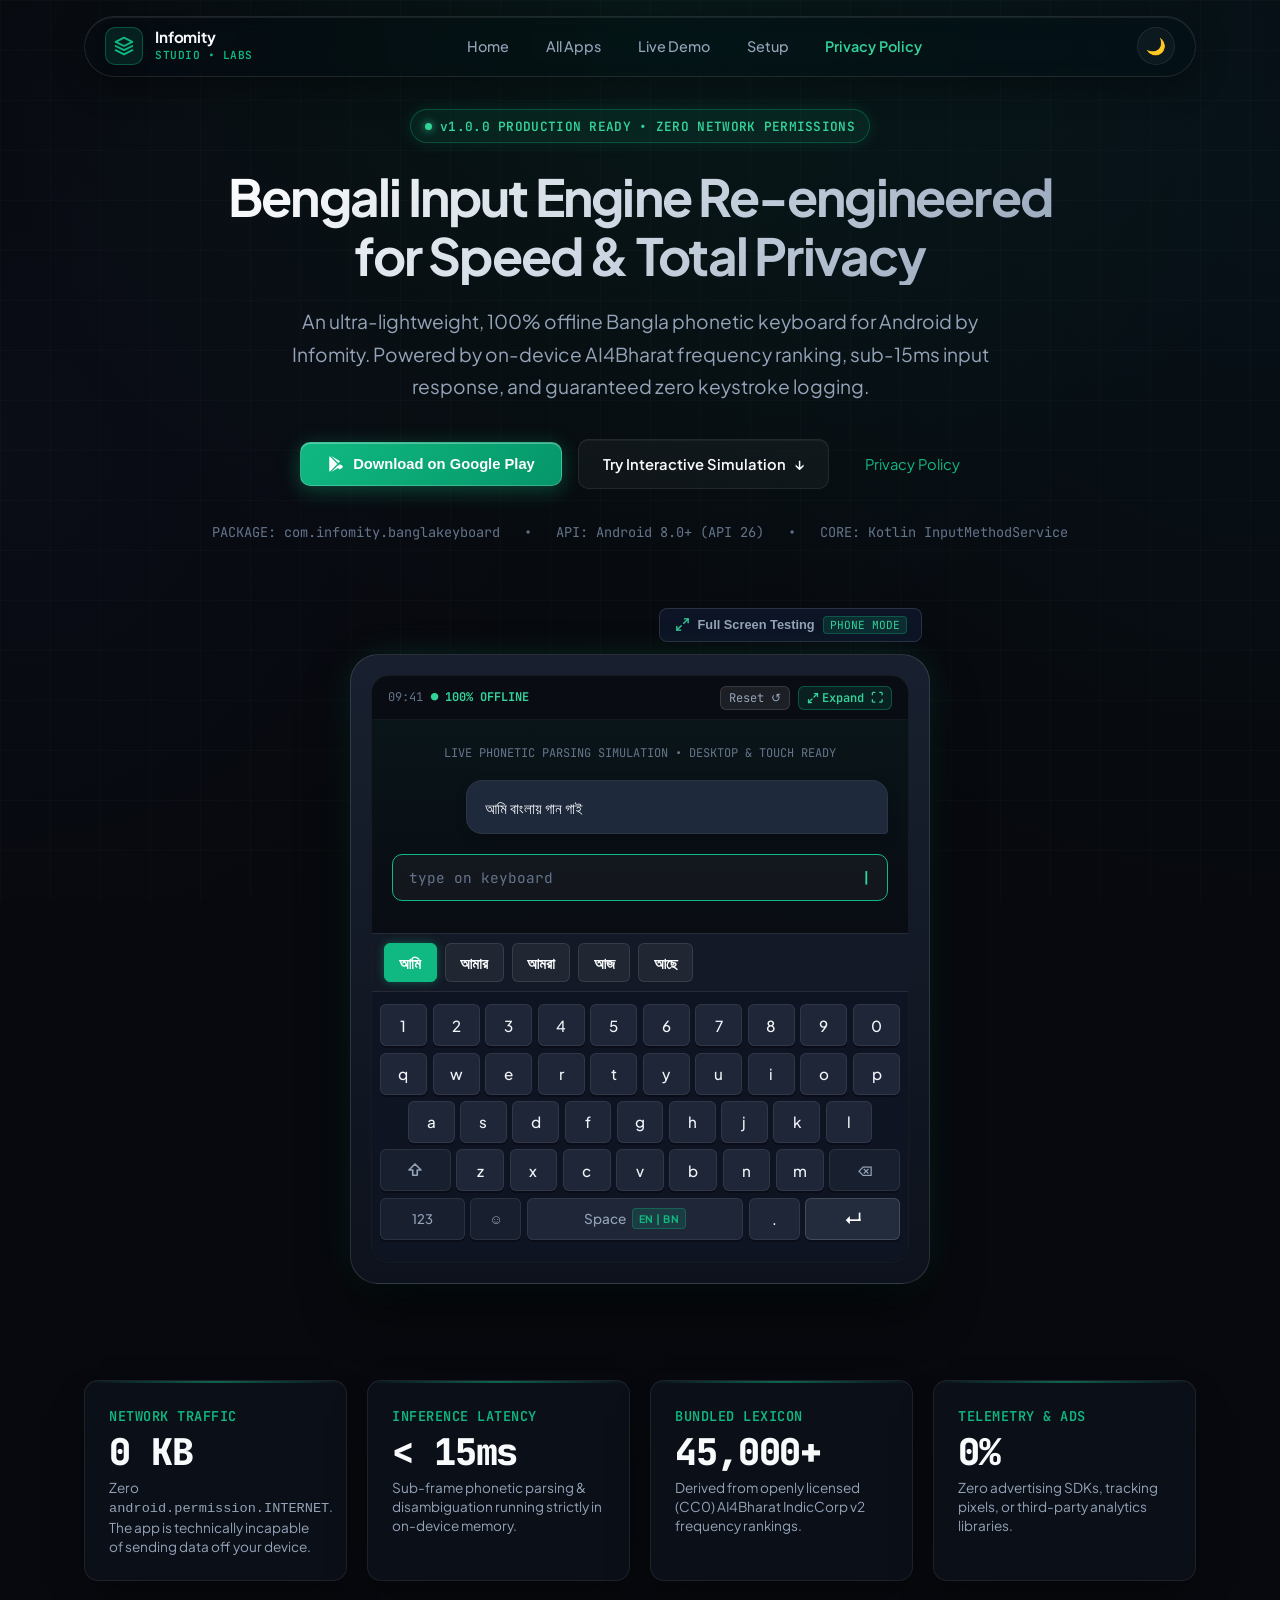
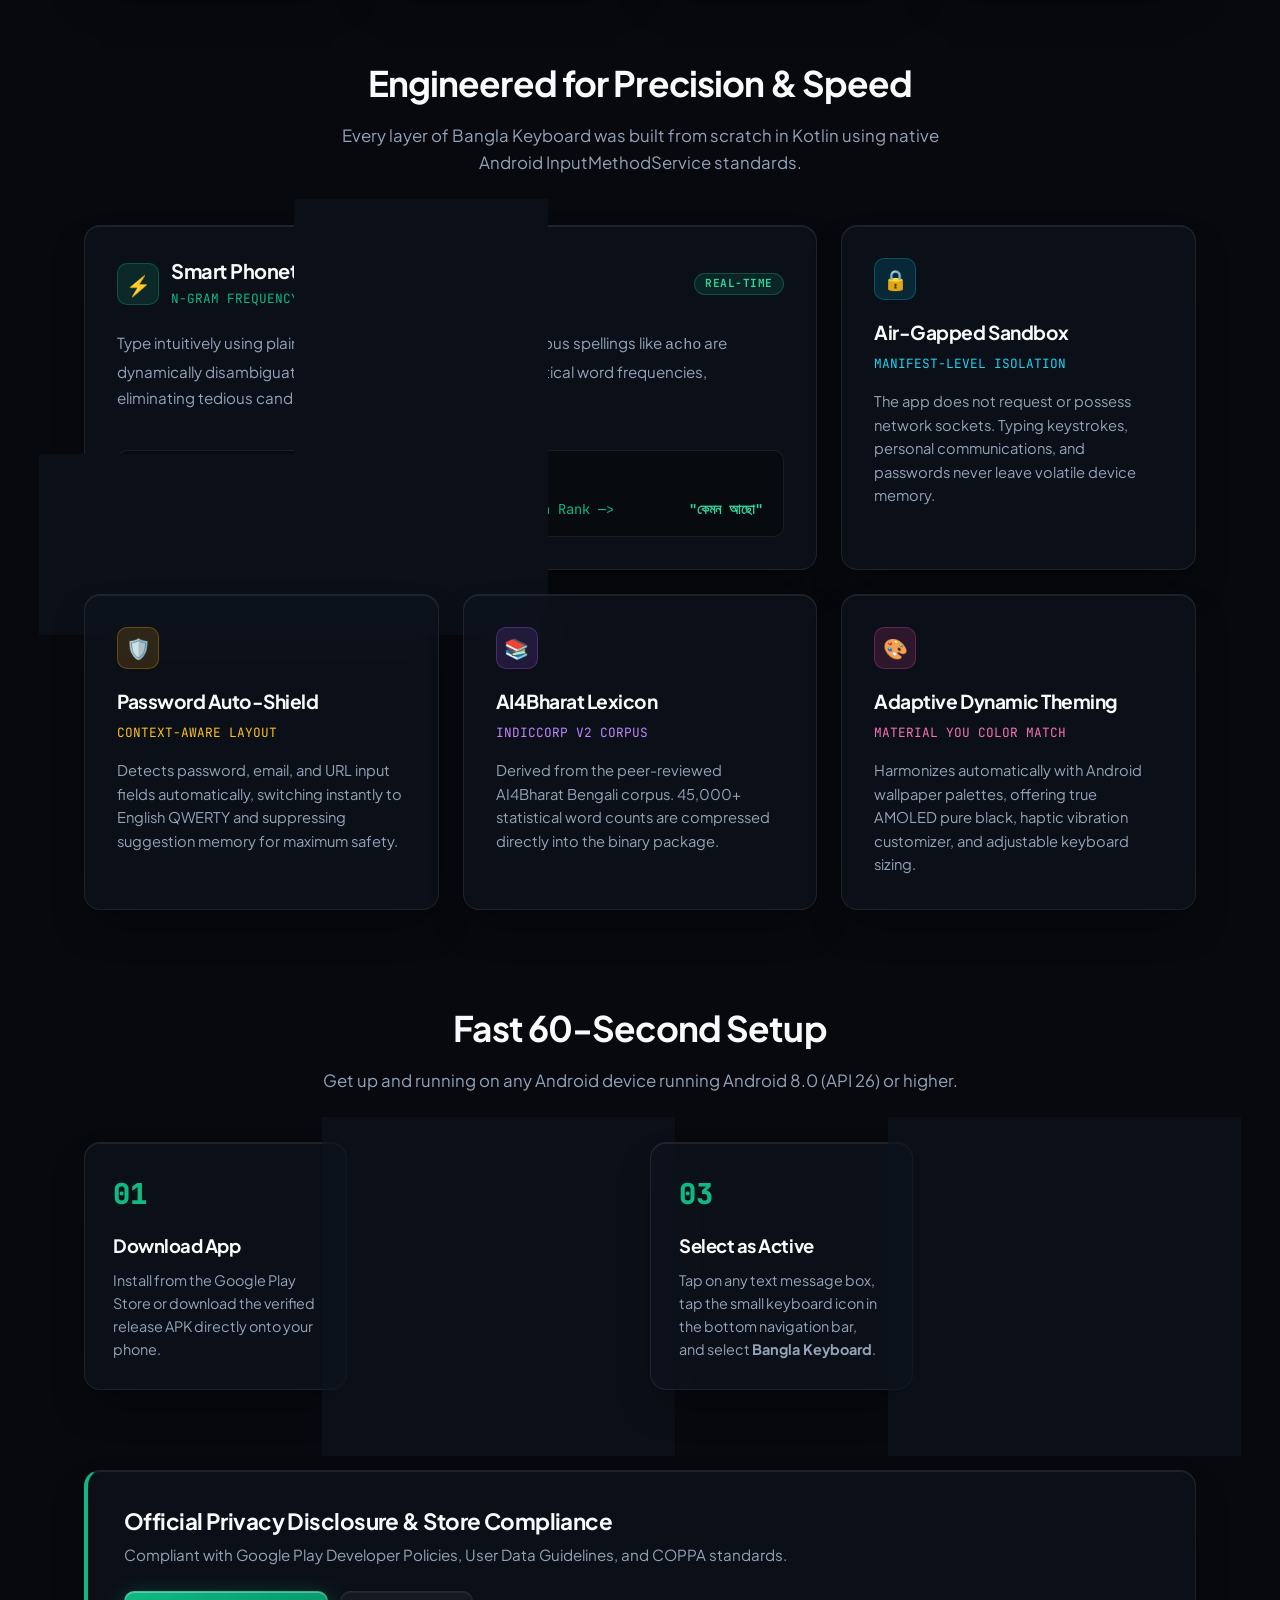
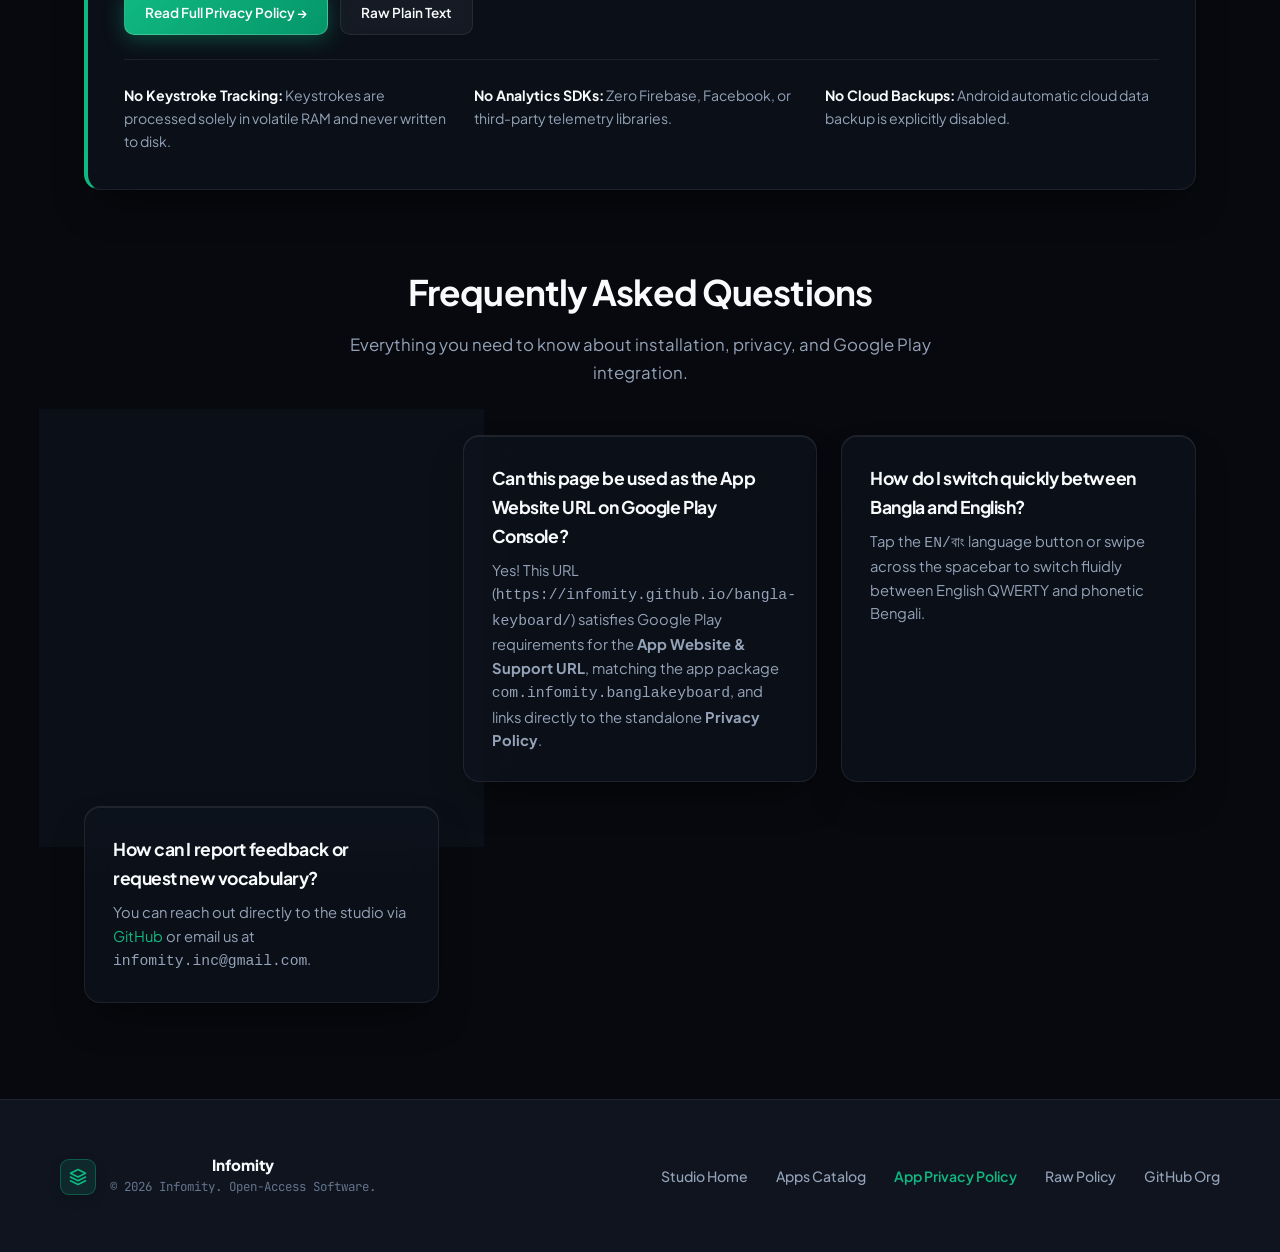
==== bangla-keyboard/index.html @ 2a50c3b6 "fix(contact): update official contact email to infomity.inc@gmail.com" ====
<!DOCTYPE html>
<html lang="en">
<head>
  <meta charset="UTF-8">
  <meta name="viewport" content="width=device-width, initial-scale=1.0">
  <title>Bangla Keyboard — High-Performance Offline Bengali IME | Infomity</title>
  <meta name="description" content="An ultra-lightweight, 100% offline Bangla phonetic keyboard for Android by Infomity. Zero telemetry, sub-15ms latency, AI4Bharat IndicCorp lexicon. Package: com.infomity.banglakeyboard.">
  <meta name="robots" content="index, follow">

  <!-- Open Graph -->
  <meta property="og:title" content="Bangla Keyboard — High-Performance Offline Bengali IME | Infomity">
  <meta property="og:description" content="100% offline Bangla phonetic keyboard for Android. Zero telemetry, sub-15ms latency, AI4Bharat IndicCorp lexicon.">
  <meta property="og:type" content="product">
  <meta property="og:url" content="https://infomity.github.io/bangla-keyboard/">

  <!-- Google Fonts -->
  <link rel="preconnect" href="https://fonts.googleapis.com">
  <link rel="preconnect" href="https://fonts.gstatic.com" crossorigin>
  <link href="https://fonts.googleapis.com/css2?family=Plus+Jakarta+Sans:wght@300;400;500;600;700;800&family=JetBrains+Mono:wght@400;500;600;700&family=Inter:wght@300;400;500;600;700;800&display=swap" rel="stylesheet">
  
  <link rel="stylesheet" href="../assets/css/style.css">

  <script>
    // Enforce dark obsidian theme by default unless explicitly toggled to light
    (function() {
      const savedTheme = localStorage.getItem('theme');
      if (savedTheme === 'light') {
        document.documentElement.setAttribute('data-theme', 'light');
      } else {
        document.documentElement.removeAttribute('data-theme');
      }
    })();
  </script>
</head>
<body>

  <!-- Floating Capsule Navbar -->
  <header class="navbar-wrapper">
    <div class="navbar-container">
      <a href="../" class="navbar-brand">
        <div class="app-icon" style="width: 38px; height: 38px; border-radius: 10px; background: rgba(16, 185, 129, 0.12); border: 1px solid rgba(16, 185, 129, 0.35); flex-shrink: 0;">
          <svg viewBox="0 0 24 24" fill="none" stroke="currentColor" stroke-width="2.2" stroke-linecap="round" stroke-linejoin="round" style="width: 20px; height: 20px; color: #10b981;">
            <polygon points="12 2 2 7 12 12 22 7 12 2"></polygon>
            <polyline points="2 17 12 22 22 17"></polyline>
            <polyline points="2 12 12 17 22 12"></polyline>
          </svg>
        </div>
        <div class="navbar-brand-text">
          <span class="navbar-name">Infomity</span>
          <span class="navbar-badge">STUDIO &bull; LABS</span>
        </div>
      </a>

      <nav class="navbar-links">
        <a href="../" class="nav-link">Home</a>
        <a href="../#apps" class="nav-link">All Apps</a>
        <a href="#demo" class="nav-link">Live Demo</a>
        <a href="#setup" class="nav-link">Setup</a>
        <a href="./privacy/" class="nav-link" style="color: #34d399; font-weight: 600;">Privacy Policy</a>
      </nav>

      <div class="navbar-actions">
        <button id="themeToggle" class="theme-toggle-btn" aria-label="Toggle theme">
          <span id="themeIcon">🌙</span>
        </button>
        <button class="mobile-menu-btn" id="mobileMenuBtn" aria-label="Toggle navigation menu" aria-expanded="false" onclick="toggleMobileMenu()">
          <span class="hamburger-line"></span>
          <span class="hamburger-line"></span>
          <span class="hamburger-line"></span>
        </button>
      </div>
    </div>
  </header>

  <main class="container">

    <!-- Hero Section -->
    <section style="text-align: center; max-width: 860px; margin: 2rem auto 3.5rem auto;">
      
      <!-- Status Pill -->
      <div style="display: flex; justify-content: center; margin-bottom: 1.5rem;">
        <div class="status-pill">
          <span class="status-dot"></span>
          <span>v1.0.0 PRODUCTION READY &bull; ZERO NETWORK PERMISSIONS</span>
        </div>
      </div>

      <!-- Main Headline -->
      <h1 class="gradient-text" style="font-size: 3.2rem; line-height: 1.15; margin-bottom: 1.25rem; letter-spacing: -0.035em;">
        Bengali Input Engine Re-engineered for Speed &amp; Total Privacy
      </h1>

      <!-- Subtitle -->
      <p style="font-size: 1.2rem; color: var(--text-secondary); line-height: 1.7; max-width: 720px; margin: 0 auto 2.25rem auto;">
        An ultra-lightweight, 100% offline Bangla phonetic keyboard for Android by Infomity. Powered by on-device AI4Bharat frequency ranking, sub-15ms input response, and guaranteed zero keystroke logging.
      </p>

      <!-- CTAs -->
      <div style="display: flex; align-items: center; justify-content: center; flex-wrap: wrap; gap: 1rem;">
        <button class="btn-glow" onclick="showToast('Google Play Store Listing', 'Bangla Keyboard (com.infomity.banglakeyboard) is undergoing final store publishing verification. Direct install will be enabled shortly.')">
          <svg width="18" height="18" viewBox="0 0 24 24" fill="currentColor">
            <path d="M3.609 1.814L13.792 12 3.61 22.186a2.41 2.41 0 01-.61-1.614V3.428c0-.62.226-1.19.609-1.614zm11.605 11.608l2.259 2.258-12.02 6.94 9.761-9.198zm0-2.844L5.453 1.38l12.02 6.94-2.259 2.258zm1.436 1.422l3.414 1.972a1.88 1.88 0 010 3.256l-3.414 1.972-2.348-2.348 2.348-2.852z"/>
          </svg>
          <span>Download on Google Play</span>
        </button>

        <a href="#demo" class="btn-glass">
          <span>Try Interactive Simulation</span>
          <span>&darr;</span>
        </a>

        <a href="./privacy/" class="btn-card" style="padding: 0.75rem 1.25rem; font-size: 0.92rem;">
          <span>Privacy Policy</span>
        </a>
      </div>

      <!-- Metadata pills -->
      <div style="display: flex; justify-content: center; gap: 1.5rem; flex-wrap: wrap; margin-top: 2rem; font-size: 0.85rem; color: var(--text-muted); font-family: var(--font-mono);">
        <span>PACKAGE: com.infomity.banglakeyboard</span>
        <span>&bull;</span>
        <span>API: Android 8.0+ (API 26)</span>
        <span>&bull;</span>
        <span>CORE: Kotlin InputMethodService</span>
      </div>
    </section>

    <!-- Interactive Phone & Keyboard Simulation Canvas -->
    <div id="demo" style="position: relative; margin: 4rem 0 6rem 0;">

      <!-- Fullscreen Launcher Action Bar -->
      <div style="display: flex; justify-content: flex-end; align-items: center; max-width: 580px; margin: 0 auto 0.75rem auto; padding: 0 0.5rem;">
        <button type="button" class="btn-fullscreen-trigger" onclick="toggleSimFullscreen()">
          <svg width="15" height="15" viewBox="0 0 24 24" fill="none" stroke="currentColor" stroke-width="2.2" stroke-linecap="round" stroke-linejoin="round" style="color: #34d399;">
            <polyline points="15 3 21 3 21 9"></polyline>
            <polyline points="9 21 3 21 3 15"></polyline>
            <line x1="21" y1="3" x2="14" y2="10"></line>
            <line x1="3" y1="21" x2="10" y2="14"></line>
          </svg>
          <span style="font-weight: 600;">Full Screen Testing</span>
          <span style="font-size: 0.7rem; color: #34d399; font-family: var(--font-mono); background: rgba(16, 185, 129, 0.15); border: 1px solid rgba(16, 185, 129, 0.3); padding: 1px 6px; border-radius: 4px;">PHONE MODE</span>
        </button>
      </div>
      
      <!-- Phone Mockup Container -->
      <div class="phone-mockup-frame" id="phoneMockupFrame">
        <div class="phone-screen">
          
          <!-- Screen Top Bar -->
          <div class="phone-screen-topbar" style="display: flex; justify-content: space-between; align-items: center; padding: 0.6rem 1rem; font-size: 0.75rem; color: var(--text-muted); font-family: var(--font-mono); border-bottom: 1px solid rgba(255, 255, 255, 0.05);">
            <div style="display: flex; align-items: center; gap: 0.5rem;">
              <span>09:41</span>
              <span style="color: #34d399; font-weight: 700;">● 100% OFFLINE</span>
            </div>
            <div style="display: flex; align-items: center; gap: 0.5rem;">
              <button type="button" class="sim-ctrl-btn" onclick="resetDemo()" title="Reset chat simulation">Reset ↺</button>
              <button type="button" class="sim-ctrl-btn sim-expand-btn" id="expandSimBtn" onclick="toggleSimFullscreen()" title="Toggle full screen phone simulation">
                <svg width="12" height="12" viewBox="0 0 24 24" fill="none" stroke="currentColor" stroke-width="2.5" stroke-linecap="round" stroke-linejoin="round" id="expandSimIcon" style="vertical-align: -1px; margin-right: 3px;">
                  <polyline points="15 3 21 3 21 9"></polyline>
                  <polyline points="9 21 3 21 3 15"></polyline>
                  <line x1="21" y1="3" x2="14" y2="10"></line>
                  <line x1="3" y1="21" x2="10" y2="14"></line>
                </svg>
                <span id="expandSimText">Expand ⛶</span>
              </button>
            </div>
          </div>

          <!-- Chat / Output Simulation Area -->
          <div class="chat-preview-area">
            <div style="font-size: 0.75rem; color: var(--text-muted); text-align: center; margin-bottom: 1rem; font-family: var(--font-mono);">
              LIVE PHONETIC PARSING SIMULATION &bull; DESKTOP &amp; TOUCH READY
            </div>

            <div class="chat-bubble-user" id="chatOutput">
              আমি বাংলায় গান গাই
            </div>

            <!-- Simulated Input Box -->
            <div class="chat-input-sim" id="chatInputSim" tabindex="0" onclick="focusSim()">
              <span id="liveInputText" style="color: var(--text-muted);">type on keyboard</span>
              <span class="cursor-blink">|</span>
            </div>
          </div>

          <!-- Keyboard Suggestion Bar -->
          <div class="keyboard-suggestions-bar" id="suggestionBar">
            <span class="suggestion-chip active" onclick="pickSuggestion('আমি')">আমি</span>
            <span class="suggestion-chip" onclick="pickSuggestion('আমার')">আমার</span>
            <span class="suggestion-chip" onclick="pickSuggestion('আমরা')">আমরা</span>
            <span class="suggestion-chip" onclick="pickSuggestion('আজ')">আজ</span>
            <span class="suggestion-chip" onclick="pickSuggestion('আছে')">আছে</span>
          </div>

          <!-- Virtual Keyboard Layout (Phonetic QWERTY - Release 1.0.7 Parity) -->
          <div class="virtual-keyboard" id="virtualKeyboard">
            <!-- Row 1: Dedicated Digit Row -->
            <div class="kb-row">
              <div class="kb-key" data-key="1" onclick="pressKey('1')">1</div>
              <div class="kb-key" data-key="2" onclick="pressKey('2')">2</div>
              <div class="kb-key" data-key="3" onclick="pressKey('3')">3</div>
              <div class="kb-key" data-key="4" onclick="pressKey('4')">4</div>
              <div class="kb-key" data-key="5" onclick="pressKey('5')">5</div>
              <div class="kb-key" data-key="6" onclick="pressKey('6')">6</div>
              <div class="kb-key" data-key="7" onclick="pressKey('7')">7</div>
              <div class="kb-key" data-key="8" onclick="pressKey('8')">8</div>
              <div class="kb-key" data-key="9" onclick="pressKey('9')">9</div>
              <div class="kb-key" data-key="0" onclick="pressKey('0')">0</div>
            </div>

            <!-- Row 2: Letters Q-P -->
            <div class="kb-row">
              <div class="kb-key" data-key="q" onclick="pressKey('q')">q</div>
              <div class="kb-key" data-key="w" onclick="pressKey('w')">w</div>
              <div class="kb-key" data-key="e" onclick="pressKey('e')">e</div>
              <div class="kb-key" data-key="r" onclick="pressKey('r')">r</div>
              <div class="kb-key" data-key="t" onclick="pressKey('t')">t</div>
              <div class="kb-key" data-key="y" onclick="pressKey('y')">y</div>
              <div class="kb-key" data-key="u" onclick="pressKey('u')">u</div>
              <div class="kb-key" data-key="i" onclick="pressKey('i')">i</div>
              <div class="kb-key" data-key="o" onclick="pressKey('o')">o</div>
              <div class="kb-key" data-key="p" onclick="pressKey('p')">p</div>
            </div>

            <!-- Row 3: Letters A-L (with 0.5 spacers on both sides) -->
            <div class="kb-row">
              <div class="kb-spacer" style="flex: 0.5;"></div>
              <div class="kb-key" data-key="a" onclick="pressKey('a')">a</div>
              <div class="kb-key" data-key="s" onclick="pressKey('s')">s</div>
              <div class="kb-key" data-key="d" onclick="pressKey('d')">d</div>
              <div class="kb-key" data-key="f" onclick="pressKey('f')">f</div>
              <div class="kb-key" data-key="g" onclick="pressKey('g')">g</div>
              <div class="kb-key" data-key="h" onclick="pressKey('h')">h</div>
              <div class="kb-key" data-key="j" onclick="pressKey('j')">j</div>
              <div class="kb-key" data-key="k" onclick="pressKey('k')">k</div>
              <div class="kb-key" data-key="l" onclick="pressKey('l')">l</div>
              <div class="kb-spacer" style="flex: 0.5;"></div>
            </div>

            <!-- Row 4: Shift (1.5) | Z-M (7 keys) | Backspace (1.5) -->
            <div class="kb-row">
              <div class="kb-key kb-key-fn" id="shiftKey" data-key="shift" onclick="toggleShift()" style="flex: 1.5;">
                <svg width="18" height="18" viewBox="0 0 24 24" fill="none" stroke="currentColor" stroke-width="2.2" stroke-linecap="round" stroke-linejoin="round" id="shiftIcon">
                  <path d="M12 4L4 12h5v7h6v-7h5z"></path>
                </svg>
              </div>
              <div class="kb-key" data-key="z" onclick="pressKey('z')">z</div>
              <div class="kb-key" data-key="x" onclick="pressKey('x')">x</div>
              <div class="kb-key" data-key="c" onclick="pressKey('c')">c</div>
              <div class="kb-key" data-key="v" onclick="pressKey('v')">v</div>
              <div class="kb-key" data-key="b" onclick="pressKey('b')">b</div>
              <div class="kb-key" data-key="n" onclick="pressKey('n')">n</div>
              <div class="kb-key" data-key="m" onclick="pressKey('m')">m</div>
              <div class="kb-key kb-key-fn" data-key="backspace" onclick="deleteChar()" style="flex: 1.5;">⌫</div>
            </div>

            <!-- Row 5: 123 (1.7) | Emoji (1.0) | Space (4.4) | . (1.0) | Return (1.9) -->
            <div class="kb-row">
              <div class="kb-key kb-key-fn" id="togglePageKey" data-key="toggle" onclick="toggleSymbols()" style="flex: 1.7;">123</div>
              <div class="kb-key kb-key-fn" data-key="emoji" onclick="pressEmoji()" style="flex: 1.0;">☺</div>
              <div class="kb-key kb-spacebar" data-key="space" onclick="pressSpace()" style="flex: 4.4;">
                <span>Space</span>
                <span class="space-lang-badge">EN | BN</span>
              </div>
              <div class="kb-key" data-key="." onclick="pressKey('.')" style="flex: 1.0;">.</div>
              <div class="kb-key kb-key-return" data-key="enter" onclick="pressEnter()" style="flex: 1.9;">↵</div>
            </div>
          </div>

        </div>
      </div>
    </div>

    <!-- Engineering Telemetry Metrics Strip -->
    <div class="metrics-strip">
      <div class="metric-card">
        <div class="metric-label">Network Traffic</div>
        <div class="metric-value">0 KB</div>
        <p class="metric-desc">Zero <code>android.permission.INTERNET</code>. The app is technically incapable of sending data off your device.</p>
      </div>

      <div class="metric-card">
        <div class="metric-label">Inference Latency</div>
        <div class="metric-value">&lt; 15ms</div>
        <p class="metric-desc">Sub-frame phonetic parsing &amp; disambiguation running strictly in on-device memory.</p>
      </div>

      <div class="metric-card">
        <div class="metric-label">Bundled Lexicon</div>
        <div class="metric-value">45,000+</div>
        <p class="metric-desc">Derived from openly licensed (CC0) AI4Bharat IndicCorp v2 frequency rankings.</p>
      </div>

      <div class="metric-card">
        <div class="metric-label">Telemetry &amp; Ads</div>
        <div class="metric-value">0%</div>
        <p class="metric-desc">Zero advertising SDKs, tracking pixels, or third-party analytics libraries.</p>
      </div>
    </div>

    <!-- Bento Grid Architecture & Capabilities -->
    <div style="margin-top: 5rem;">
      <div style="text-align: center; max-width: 650px; margin: 0 auto 3rem auto;">
        <h2 style="font-size: 2.2rem; margin-bottom: 0.75rem;">Engineered for Precision &amp; Speed</h2>
        <p style="color: var(--text-secondary); font-size: 1.05rem;">
          Every layer of Bangla Keyboard was built from scratch in Kotlin using native Android InputMethodService standards.
        </p>
      </div>

      <div class="bento-grid">

        <!-- Bento 1 (Large 8-col): Phonetic Engine -->
        <div class="card bento-col-8" style="display: flex; flex-direction: column; justify-content: space-between;">
          <div>
            <div style="display: flex; align-items: center; justify-content: space-between; margin-bottom: 1.25rem;">
              <div style="display: flex; align-items: center; gap: 0.75rem;">
                <div style="width: 42px; height: 42px; border-radius: 10px; background: rgba(16, 185, 129, 0.15); border: 1px solid rgba(16, 185, 129, 0.3); display: flex; align-items: center; justify-content: center; color: #34d399; font-size: 1.25rem;">
                  ⚡
                </div>
                <div>
                  <h3 style="margin: 0; font-size: 1.25rem;">Smart Phonetic Disambiguation</h3>
                  <span style="font-size: 0.8rem; color: var(--accent-color); font-family: var(--font-mono);">N-GRAM FREQUENCY LOOKUP</span>
                </div>
              </div>
              <span class="badge-status badge-status-release">Real-Time</span>
            </div>

            <p style="color: var(--text-secondary); font-size: 0.95rem; line-height: 1.7;">
              Type intuitively using plain lowercase English letters. Ambiguous spellings like <code>acho</code> are dynamically disambiguated to <strong>আছো</strong> using precompiled statistical word frequencies, eliminating tedious candidate picking.
            </p>
          </div>

          <!-- Code / Mapping Flow Visual -->
          <div style="background: rgba(0, 0, 0, 0.3); border: 1px solid rgba(255, 255, 255, 0.08); border-radius: 10px; padding: 1rem 1.25rem; font-family: var(--font-mono); font-size: 0.85rem; margin-top: 1.5rem;">
            <div style="color: var(--text-muted); margin-bottom: 0.5rem;">// Real-time phonetics resolver pipeline</div>
            <div style="display: flex; justify-content: space-between; align-items: center; flex-wrap: wrap; gap: 0.5rem;">
              <span style="color: #94a3b8;">Input: "kemon acho"</span>
              <span style="color: var(--accent-color);">&mdash;&gt; Tokenizer &mdash;&gt; Lexicon Rank &mdash;&gt;</span>
              <span style="color: #34d399; font-weight: bold;">"কেমন আছো"</span>
            </div>
          </div>
        </div>

        <!-- Bento 2 (4-col): Privacy Sandbox -->
        <div class="card bento-col-4">
          <div style="width: 42px; height: 42px; border-radius: 10px; background: rgba(6, 182, 212, 0.15); border: 1px solid rgba(6, 182, 212, 0.3); display: flex; align-items: center; justify-content: center; color: #22d3ee; font-size: 1.25rem; margin-bottom: 1.25rem;">
            🔒
          </div>
          <h3 style="margin: 0 0 0.5rem 0; font-size: 1.2rem;">Air-Gapped Sandbox</h3>
          <span style="font-size: 0.8rem; color: #22d3ee; font-family: var(--font-mono); display: block; margin-bottom: 1rem;">MANIFEST-LEVEL ISOLATION</span>
          <p style="color: var(--text-secondary); font-size: 0.92rem; line-height: 1.6; margin: 0;">
            The app does not request or possess network sockets. Typing keystrokes, personal communications, and passwords never leave volatile device memory.
          </p>
        </div>

        <!-- Bento 3 (4-col): Sensitive Field Guard -->
        <div class="card bento-col-4">
          <div style="width: 42px; height: 42px; border-radius: 10px; background: rgba(245, 158, 11, 0.15); border: 1px solid rgba(245, 158, 11, 0.3); display: flex; align-items: center; justify-content: center; color: #fbbf24; font-size: 1.25rem; margin-bottom: 1.25rem;">
            🛡️
          </div>
          <h3 style="margin: 0 0 0.5rem 0; font-size: 1.2rem;">Password Auto-Shield</h3>
          <span style="font-size: 0.8rem; color: #fbbf24; font-family: var(--font-mono); display: block; margin-bottom: 1rem;">CONTEXT-AWARE LAYOUT</span>
          <p style="color: var(--text-secondary); font-size: 0.92rem; line-height: 1.6; margin: 0;">
            Detects password, email, and URL input fields automatically, switching instantly to English QWERTY and suppressing suggestion memory for maximum safety.
          </p>
        </div>

        <!-- Bento 4 (4-col): AI4Bharat Lexicon -->
        <div class="card bento-col-4">
          <div style="width: 42px; height: 42px; border-radius: 10px; background: rgba(168, 85, 247, 0.15); border: 1px solid rgba(168, 85, 247, 0.3); display: flex; align-items: center; justify-content: center; color: #c084fc; font-size: 1.25rem; margin-bottom: 1.25rem;">
            📚
          </div>
          <h3 style="margin: 0 0 0.5rem 0; font-size: 1.2rem;">AI4Bharat Lexicon</h3>
          <span style="font-size: 0.8rem; color: #c084fc; font-family: var(--font-mono); display: block; margin-bottom: 1rem;">INDICCORP V2 CORPUS</span>
          <p style="color: var(--text-secondary); font-size: 0.92rem; line-height: 1.6; margin: 0;">
            Derived from the peer-reviewed AI4Bharat Bengali corpus. 45,000+ statistical word counts are compressed directly into the binary package.
          </p>
        </div>

        <!-- Bento 5 (4-col): Adaptive Theming -->
        <div class="card bento-col-4">
          <div style="width: 42px; height: 42px; border-radius: 10px; background: rgba(236, 72, 153, 0.15); border: 1px solid rgba(236, 72, 153, 0.3); display: flex; align-items: center; justify-content: center; color: #f472b6; font-size: 1.25rem; margin-bottom: 1.25rem;">
            🎨
          </div>
          <h3 style="margin: 0 0 0.5rem 0; font-size: 1.2rem;">Adaptive Dynamic Theming</h3>
          <span style="font-size: 0.8rem; color: #f472b6; font-family: var(--font-mono); display: block; margin-bottom: 1rem;">MATERIAL YOU COLOR MATCH</span>
          <p style="color: var(--text-secondary); font-size: 0.92rem; line-height: 1.6; margin: 0;">
            Harmonizes automatically with Android wallpaper palettes, offering true AMOLED pure black, haptic vibration customizer, and adjustable keyboard sizing.
          </p>
        </div>

      </div>
    </div>

    <!-- Step-by-Step Setup Guide -->
    <div id="setup" style="margin-top: 6rem;">
      <div style="text-align: center; max-width: 650px; margin: 0 auto 3rem auto;">
        <h2 style="font-size: 2.2rem; margin-bottom: 0.75rem;">Fast 60-Second Setup</h2>
        <p style="color: var(--text-secondary); font-size: 1.05rem;">
          Get up and running on any Android device running Android 8.0 (API 26) or higher.
        </p>
      </div>

      <div style="display: grid; grid-template-columns: repeat(auto-fit, minmax(240px, 1fr)); gap: 1.25rem;">
        
        <div class="card" style="padding: 1.75rem;">
          <div style="font-size: 1.8rem; font-weight: 800; color: var(--accent-color); font-family: var(--font-mono); margin-bottom: 0.75rem;">
            01
          </div>
          <h4 style="margin: 0 0 0.5rem 0; font-size: 1.15rem; color: var(--text-color);">Download App</h4>
          <p style="color: var(--text-secondary); font-size: 0.9rem; margin: 0; line-height: 1.6;">
            Install from the Google Play Store or download the verified release APK directly onto your phone.
          </p>
        </div>

        <div class="card" style="padding: 1.75rem;">
          <div style="font-size: 1.8rem; font-weight: 800; color: var(--accent-color); font-family: var(--font-mono); margin-bottom: 0.75rem;">
            02
          </div>
          <h4 style="margin: 0 0 0.5rem 0; font-size: 1.15rem; color: var(--text-color);">Enable Keyboard</h4>
          <p style="color: var(--text-secondary); font-size: 0.9rem; margin: 0; line-height: 1.6;">
            Navigate to <strong>Settings &rarr; System &rarr; Languages &amp; Input &rarr; Manage keyboards</strong> and toggle <strong>Bangla Keyboard</strong> on.
          </p>
        </div>

        <div class="card" style="padding: 1.75rem;">
          <div style="font-size: 1.8rem; font-weight: 800; color: var(--accent-color); font-family: var(--font-mono); margin-bottom: 0.75rem;">
            03
          </div>
          <h4 style="margin: 0 0 0.5rem 0; font-size: 1.15rem; color: var(--text-color);">Select as Active</h4>
          <p style="color: var(--text-secondary); font-size: 0.9rem; margin: 0; line-height: 1.6;">
            Tap on any text message box, tap the small keyboard icon in the bottom navigation bar, and select <strong>Bangla Keyboard</strong>.
          </p>
        </div>

        <div class="card" style="padding: 1.75rem;">
          <div style="font-size: 1.8rem; font-weight: 800; color: var(--accent-color); font-family: var(--font-mono); margin-bottom: 0.75rem;">
            04
          </div>
          <h4 style="margin: 0 0 0.5rem 0; font-size: 1.15rem; color: var(--text-color);">Type Naturally</h4>
          <p style="color: var(--text-secondary); font-size: 0.9rem; margin: 0; line-height: 1.6;">
            Type in lowercase English phonetics and watch suggestions appear instantly with zero input lag.
          </p>
        </div>

      </div>
    </div>

    <!-- Privacy & Store Compliance Card -->
    <div style="margin-top: 5rem;">
      <div class="card" style="border-left: 4px solid var(--accent-color); padding: 2.25rem;">
        <div style="display: flex; justify-content: space-between; align-items: center; flex-wrap: wrap; gap: 1.5rem; margin-bottom: 1.25rem;">
          <div>
            <h3 style="margin: 0 0 0.35rem 0; font-size: 1.4rem; color: var(--text-color);">Official Privacy Disclosure &amp; Store Compliance</h3>
            <p style="margin: 0; color: var(--text-secondary); font-size: 0.95rem;">
              Compliant with Google Play Developer Policies, User Data Guidelines, and COPPA standards.
            </p>
          </div>
          <div style="display: flex; gap: 0.75rem; flex-wrap: wrap;">
            <a href="./privacy/" class="btn-glow" style="padding: 0.6rem 1.25rem; font-size: 0.85rem;">
              Read Full Privacy Policy &rarr;
            </a>
            <a href="./privacy/privacy.txt" class="btn-glass" style="padding: 0.6rem 1.25rem; font-size: 0.85rem;">
              Raw Plain Text
            </a>
          </div>
        </div>

        <div style="display: grid; grid-template-columns: repeat(auto-fit, minmax(260px, 1fr)); gap: 1rem; margin-top: 1.5rem; border-top: 1px solid var(--card-border); padding-top: 1.5rem; font-size: 0.88rem; color: var(--text-secondary);">
          <div><strong style="color: var(--text-color);">No Keystroke Tracking:</strong> Keystrokes are processed solely in volatile RAM and never written to disk.</div>
          <div><strong style="color: var(--text-color);">No Analytics SDKs:</strong> Zero Firebase, Facebook, or third-party telemetry libraries.</div>
          <div><strong style="color: var(--text-color);">No Cloud Backups:</strong> Android automatic cloud data backup is explicitly disabled.</div>
        </div>
      </div>
    </div>

    <!-- Frequently Asked Questions -->
    <div style="margin-top: 5rem; margin-bottom: 3rem;">
      <div style="text-align: center; max-width: 650px; margin: 0 auto 3rem auto;">
        <h2 style="font-size: 2.2rem; margin-bottom: 0.75rem;">Frequently Asked Questions</h2>
        <p style="color: var(--text-secondary); font-size: 1.05rem;">
          Everything you need to know about installation, privacy, and Google Play integration.
        </p>
      </div>

      <div style="display: grid; grid-template-columns: repeat(auto-fit, minmax(320px, 1fr)); gap: 1.5rem;">
        
        <div class="card" style="padding: 1.75rem;">
          <h4 style="margin: 0 0 0.5rem 0; font-size: 1.1rem; color: var(--text-color);">Why does Android show a warning when enabling the keyboard?</h4>
          <p style="color: var(--text-secondary); font-size: 0.92rem; line-height: 1.6; margin: 0;">
            Android displays a standard alert (<em>"This input method may be able to collect all text you type..."</em>) for <strong>every</strong> newly enabled third-party keyboard. Bangla Keyboard has no internet permission in its manifest and is technically incapable of sending data anywhere.
          </p>
        </div>

        <div class="card" style="padding: 1.75rem;">
          <h4 style="margin: 0 0 0.5rem 0; font-size: 1.1rem; color: var(--text-color);">Can this page be used as the App Website URL on Google Play Console?</h4>
          <p style="color: var(--text-secondary); font-size: 0.92rem; line-height: 1.6; margin: 0;">
            Yes! This URL (<code>https://infomity.github.io/bangla-keyboard/</code>) satisfies Google Play requirements for the <strong>App Website &amp; Support URL</strong>, matching the app package <code>com.infomity.banglakeyboard</code>, and links directly to the standalone <strong>Privacy Policy</strong>.
          </p>
        </div>

        <div class="card" style="padding: 1.75rem;">
          <h4 style="margin: 0 0 0.5rem 0; font-size: 1.1rem; color: var(--text-color);">How do I switch quickly between Bangla and English?</h4>
          <p style="color: var(--text-secondary); font-size: 0.92rem; line-height: 1.6; margin: 0;">
            Tap the <code>EN/বাং</code> language button or swipe across the spacebar to switch fluidly between English QWERTY and phonetic Bengali.
          </p>
        </div>

        <div class="card" style="padding: 1.75rem;">
          <h4 style="margin: 0 0 0.5rem 0; font-size: 1.1rem; color: var(--text-color);">How can I report feedback or request new vocabulary?</h4>
          <p style="color: var(--text-secondary); font-size: 0.92rem; line-height: 1.6; margin: 0;">
            You can reach out directly to the studio via <a href="https://github.com/infomity" target="_blank" rel="noopener noreferrer" style="color: var(--accent-color);">GitHub</a> or email us at <code>infomity.inc@gmail.com</code>.
          </p>
        </div>

      </div>
    </div>

  </main>

  <!-- Modern Engineering Footer -->
  <footer class="site-footer">
    <div class="footer-container">
      <div class="footer-brand">
        <div class="app-icon" style="width: 36px; height: 36px; border-radius: 9px; background: rgba(16, 185, 129, 0.12); border: 1px solid rgba(16, 185, 129, 0.35); flex-shrink: 0;">
          <svg viewBox="0 0 24 24" fill="none" stroke="currentColor" stroke-width="2.2" stroke-linecap="round" stroke-linejoin="round" style="width: 18px; height: 18px; color: #10b981;">
            <polygon points="12 2 2 7 12 12 22 7 12 2"></polygon>
            <polyline points="2 17 12 22 22 17"></polyline>
            <polyline points="2 12 12 17 22 12"></polyline>
          </svg>
        </div>
        <div>
          <span class="footer-brand-title">Infomity</span>
          <span class="footer-brand-subtitle">&copy; 2026 Infomity. Open-Access Software.</span>
        </div>
      </div>

      <div class="footer-links-grid">
        <a href="../" class="footer-link">Studio Home</a>
        <a href="../#apps" class="footer-link">Apps Catalog</a>
        <a href="./privacy/" class="footer-link footer-link-highlight">App Privacy Policy</a>
        <a href="./privacy/privacy.txt" class="footer-link">Raw Policy</a>
        <a href="https://github.com/infomity" target="_blank" rel="noopener noreferrer" class="footer-link">GitHub Org</a>
      </div>
    </div>
  </footer>

  <!-- Sleek Notification Toast -->
  <div id="toastNotification" style="position: fixed; bottom: 2rem; left: 50%; transform: translateX(-50%) translateY(100px); background: #0f1422; color: #f8fafc; border: 1px solid var(--accent-color); padding: 1rem 1.5rem; border-radius: 12px; box-shadow: 0 20px 40px rgba(0, 0, 0, 0.8), 0 0 25px rgba(16, 185, 129, 0.3); z-index: 1000; max-width: 90vw; width: 440px; transition: transform 0.3s cubic-bezier(0.16, 1, 0.3, 1), opacity 0.3s ease; opacity: 0; pointer-events: none;">
    <div style="display: flex; align-items: flex-start; gap: 0.85rem;">
      <div style="width: 28px; height: 28px; border-radius: 50%; background: rgba(16, 185, 129, 0.2); display: flex; align-items: center; justify-content: center; color: #34d399; font-size: 1rem; flex-shrink: 0;">✓</div>
      <div style="flex: 1;">
        <div id="toastTitleText" style="font-weight: 700; font-size: 0.95rem; margin-bottom: 0.2rem; color: #ffffff;">Status</div>
        <div id="toastMessageText" style="font-size: 0.85rem; color: var(--text-secondary); line-height: 1.4;">Notification details.</div>
      </div>
    </div>
  </div>

  <script>
    function toggleMobileMenu() {
      const container = document.querySelector('.navbar-container');
      const btn = document.getElementById('mobileMenuBtn');
      if (!container) return;
      const isOpen = container.classList.toggle('is-open');
      if (btn) btn.setAttribute('aria-expanded', isOpen ? 'true' : 'false');
    }

    document.addEventListener('click', function(e) {
      const container = document.querySelector('.navbar-container');
      if (!container || !container.classList.contains('is-open')) return;
      if (!container.contains(e.target)) {
        container.classList.remove('is-open');
        const btn = document.getElementById('mobileMenuBtn');
        if (btn) btn.setAttribute('aria-expanded', 'false');
      }
    });

    document.querySelectorAll('.navbar-links .nav-link').forEach(link => {
      link.addEventListener('click', () => {
        const container = document.querySelector('.navbar-container');
        if (container && container.classList.contains('is-open')) {
          container.classList.remove('is-open');
          const btn = document.getElementById('mobileMenuBtn');
          if (btn) btn.setAttribute('aria-expanded', 'false');
        }
      });
    });

    // Theme toggle
    const themeToggle = document.getElementById('themeToggle');
    const themeIcon = document.getElementById('themeIcon');
    const html = document.documentElement;

    function updateThemeIcon() {
      if (html.getAttribute('data-theme') === 'light') {
        if (themeIcon) themeIcon.textContent = '☀️';
      } else {
        if (themeIcon) themeIcon.textContent = '🌙';
      }
    }
    updateThemeIcon();

    if (themeToggle) {
      themeToggle.addEventListener('click', () => {
        if (html.getAttribute('data-theme') === 'light') {
          html.removeAttribute('data-theme');
          localStorage.setItem('theme', 'dark');
        } else {
          html.setAttribute('data-theme', 'light');
          localStorage.setItem('theme', 'light');
        }
        updateThemeIcon();
      });
    }

    // Phonetic Lexicon for Real-time Transliteration Simulation
    const sampleLexicon = {
      'ami': ['আমি', 'আমার', 'আমরা', 'আজ', 'আছে'],
      'am': ['আম', 'আমরা', 'আমার', 'আমি'],
      'a': ['আ', 'আজ', 'আমি', 'আমার'],
      'amar': ['আমার', 'আমরা', 'আমি'],
      'amra': ['আমরা', 'আমার', 'আমি'],
      'tumi': ['তুমি', 'তোমার', 'তোমাদের', 'তুমিও'],
      'tomar': ['তোমার', 'তুমি', 'তোমাদের'],
      'tum': ['তুমি', 'তোমার'],
      'tu': ['তু', 'তুমি'],
      't': ['ত', 'তো', 'তুমি'],
      'apni': ['আপনি', 'আপনার', 'আপনাদের'],
      'apnar': ['আপনার', 'আপনি', 'আপনাদের'],
      'kemon': ['কেমন', 'কেমনে', 'কেন', 'কেমনটা'],
      'kemo': ['কেমন', 'কেমনে'],
      'kem': ['কেমন', 'কেমনে'],
      'ke': ['কে', 'কেন', 'কেউ'],
      'k': ['ক', 'কী', 'কে', 'কিন্তু'],
      'ki': ['কী', 'কি', 'কিন্তু', 'কিছু'],
      'kintu': ['কিন্তু', 'কী'],
      'kichu': ['কিছু', 'কিছুই', 'কিছুটা'],
      'acho': ['আছো', 'আছে', 'আছি', 'আছেন'],
      'ach': ['আছি', 'আছো', 'আছে'],
      'ac': ['আছি', 'আছো'],
      'achi': ['আছি', 'আছো', 'আছে'],
      'achen': ['আছেন', 'আছে', 'আছো', 'আছি'],
      'bangla': ['বাংলা', 'বাংলাদেশ', 'বাঙালি', 'বাঙ্গালী'],
      'banglay': ['বাংলায়', 'বাংলা', 'বাংলাদেশ'],
      'bangladesh': ['বাংলাদেশ', 'বাংলাদেশী', 'বাঙালি'],
      'bang': ['বাং', 'বাংলা', 'বাংলাদেশ'],
      'b': ['ব', 'বা', 'বাংলা', 'ভালো'],
      'bhalo': ['ভালো', 'ভালোই', 'ভালোবাসা'],
      'valo': ['ভালো', 'ভালোই', 'ভালোবাসা'],
      'valobasha': ['ভালোবাসা', 'ভালো', 'ভালোবাসি'],
      'bhalobasha': ['ভালোবাসা', 'ভালো', 'ভালোবাসি'],
      'gan': ['গান', 'গানটি', 'গানের'],
      'gai': ['গাই', 'গাইবো', 'গাইয়া'],
      'shonar': ['সোনার', 'সোনারগাঁ', 'সোনা'],
      'desh': ['দেশ', 'দেশের', 'দেশে'],
      'desher': ['দেশের', 'দেশ', 'দেশে'],
      'dhaka': ['ঢাকা', 'ঢাকায়', 'ঢাকাই'],
      'dhonnobad': ['ধন্যবাদ', 'ধন্য'],
      'shob': ['সব', 'সবাই', 'সবকিছু'],
      'shobai': ['সবাই', 'সবার', 'সব'],
      'bondhu': ['বন্ধু', 'বন্ধুরা', 'বান্ধবী'],
      'shomoy': ['সময়', 'সময়ের', 'সময়ে'],
      'manush': ['মানুষ', 'মানুষের', 'মানুষকে'],
      'khub': ['খুব', 'খুবই'],
      'shundor': ['সুন্দর', 'সুন্দরী'],
      'ekhon': ['এখন', 'এখনো'],
      'onek': ['অনেক', 'অনেকে', 'অনেকের'],
      'mobile': ['মোবাইল', 'মোবাইলে'],
      'phone': ['ফোন', 'ফোনে'],
      'keyboard': ['কীবোর্ড', 'কিবোর্ড']
    };

    let activeBuffer = "";
    let committedText = "আমি বাংলায় গান গাই";
    let isShifted = false;
    let currentKeyboardPage = 'letters'; // 'letters' | 'symbols' | 'symbols2'
    const emojiList = ['😊', '❤️', '👍', '🎉', '✨', '🇧🇩', '🔥', '🌸'];
    let emojiIdx = 0;

    function renderSuggestions(candidates) {
      const bar = document.getElementById('suggestionBar');
      if (!bar) return;
      bar.innerHTML = "";
      candidates.slice(0, 5).forEach((word, idx) => {
        const chip = document.createElement('span');
        chip.className = idx === 0 ? "suggestion-chip active" : "suggestion-chip";
        chip.textContent = word;
        chip.onclick = () => pickSuggestion(word);
        bar.appendChild(chip);
      });
    }

    function getCandidates(query) {
      const q = query.toLowerCase().trim();
      if (!q) return ['আমি', 'আমার', 'আমরা', 'আজ', 'আছে'];
      if (sampleLexicon[q]) return sampleLexicon[q];
      for (const key of Object.keys(sampleLexicon)) {
        if (key.startsWith(q)) return sampleLexicon[key];
      }
      return [fallbackTransliterate(q)];
    }

    // Basic rule fallback for unlisted phonetic queries
    function fallbackTransliterate(input) {
      const map = {
        'k': 'ক', 'kh': 'খ', 'g': 'গ', 'gh': 'ঘ', 'ng': 'ঙ',
        'ch': 'চ', 'chh': 'ছ', 'j': 'জ', 'jh': 'ঝ',
        't': 'ত', 'th': 'থ', 'd': 'দ', 'dh': 'ধ', 'n': 'ন',
        'p': 'প', 'f': 'ফ', 'ph': 'ফ', 'b': 'ব', 'bh': 'ভ', 'v': 'ভ', 'm': 'ম',
        'z': 'য', 'r': 'র', 'l': 'ল', 'sh': 'শ', 's': 'স', 'h': 'হ'
      };
      let res = '';
      let i = 0;
      while (i < input.length) {
        if (i + 1 < input.length && map[input.substr(i, 2)]) {
          res += map[input.substr(i, 2)];
          i += 2;
        } else if (map[input[i]]) {
          res += map[input[i]];
          i++;
        } else if (input[i] === 'a') { res += (res ? 'া' : 'আ'); i++; }
        else if (input[i] === 'i') { res += (res ? 'ি' : 'ই'); i++; }
        else if (input[i] === 'u') { res += (res ? 'ু' : 'উ'); i++; }
        else if (input[i] === 'e') { res += (res ? 'ে' : 'এ'); i++; }
        else if (input[i] === 'o') { res += (res ? 'ো' : 'ও'); i++; }
        else { res += input[i]; i++; }
      }
      return res || input;
    }

    const HINT_TEXT = "type on keyboard";

    function pickSuggestion(word) {
      const chatOutput = document.getElementById('chatOutput');
      const liveInput = document.getElementById('liveInputText');

      committedText += (committedText ? " " : "") + word;
      if (chatOutput) chatOutput.textContent = committedText;

      activeBuffer = "";
      if (liveInput) {
        liveInput.textContent = HINT_TEXT;
        liveInput.style.color = "var(--text-muted)";
      }
      
      renderSuggestions(['আমি', 'তোমার', 'কেমন', 'আছো', 'ধন্যবাদ']);
      // Notice: Intermittent toast popup completely removed as requested!
    }

    function pressKey(char) {
      const liveInput = document.getElementById('liveInputText');
      const actualChar = isShifted ? char.toUpperCase() : char.toLowerCase();
      activeBuffer += actualChar;

      if (liveInput) {
        liveInput.textContent = activeBuffer;
        liveInput.style.color = "var(--accent-color)";
      }

      const candidates = getCandidates(activeBuffer);
      renderSuggestions(candidates);

      if (isShifted) toggleShift();
    }

    function pressSpace() {
      if (activeBuffer.length > 0) {
        const candidates = getCandidates(activeBuffer);
        const topCandidate = candidates[0] || activeBuffer;
        pickSuggestion(topCandidate);
      } else {
        committedText += " ";
        const chatOutput = document.getElementById('chatOutput');
        if (chatOutput) chatOutput.textContent = committedText;
      }
    }

    function deleteChar() {
      const liveInput = document.getElementById('liveInputText');
      const chatOutput = document.getElementById('chatOutput');

      if (activeBuffer.length > 0) {
        activeBuffer = activeBuffer.slice(0, -1);
        if (liveInput) {
          liveInput.textContent = activeBuffer || HINT_TEXT;
          liveInput.style.color = activeBuffer ? "var(--accent-color)" : "var(--text-muted)";
        }
        renderSuggestions(getCandidates(activeBuffer));
      } else if (committedText.length > 0) {
        committedText = committedText.slice(0, -1);
        if (chatOutput) chatOutput.textContent = committedText;
      }
    }

    function toggleShift() {
      isShifted = !isShifted;
      const shiftIcon = document.getElementById('shiftIcon');
      const shiftKey = document.getElementById('shiftKey');
      if (shiftKey && shiftIcon) {
        if (isShifted) {
          shiftKey.style.background = "var(--accent-color)";
          shiftKey.style.color = "#ffffff";
          shiftIcon.setAttribute('fill', 'currentColor');
        } else {
          shiftKey.style.background = "#182030";
          shiftKey.style.color = "var(--text-secondary)";
          shiftIcon.setAttribute('fill', 'none');
        }
      }
      document.querySelectorAll('#virtualKeyboard .kb-key').forEach(el => {
        const keyVal = el.getAttribute('data-key');
        if (keyVal && keyVal.length === 1 && /[a-zA-Z]/.test(keyVal)) {
          el.textContent = isShifted ? keyVal.toUpperCase() : keyVal.toLowerCase();
        }
      });
    }

    function pressEmoji() {
      const emoji = emojiList[emojiIdx % emojiList.length];
      emojiIdx++;
      committedText += (committedText && !committedText.endsWith(' ') ? ' ' : '') + emoji;
      const chatOutput = document.getElementById('chatOutput');
      if (chatOutput) chatOutput.textContent = committedText;
    }

    function pressEnter() {
      if (activeBuffer.length > 0) {
        const candidates = getCandidates(activeBuffer);
        pickSuggestion(candidates[0] || activeBuffer);
      } else {
        // Subtle visual flash on chat bubble instead of intrusive toast
        const bubble = document.getElementById('chatOutput');
        if (bubble) {
          bubble.style.boxShadow = "0 0 20px rgba(16, 185, 129, 0.6)";
          setTimeout(() => { bubble.style.boxShadow = ""; }, 300);
        }
      }
    }

    function resetDemo() {
      committedText = "";
      activeBuffer = "";
      const chatOutput = document.getElementById('chatOutput');
      const liveInput = document.getElementById('liveInputText');
      if (chatOutput) chatOutput.textContent = "—";
      if (liveInput) {
        liveInput.textContent = HINT_TEXT;
        liveInput.style.color = "var(--text-muted)";
      }
      renderSuggestions(['আমি', 'আমার', 'আমরা', 'আজ', 'আছে']);
    }

    function focusSim() {
      const sim = document.getElementById('chatInputSim');
      if (sim) sim.classList.add('active-focus');
    }

    // Fullscreen Simulator Mode for Realistic Phone Device Testing
    function toggleSimFullscreen() {
      const frame = document.getElementById('phoneMockupFrame');
      const text = document.getElementById('expandSimText');
      const icon = document.getElementById('expandSimIcon');
      const body = document.body;

      if (!frame) return;

      const isFull = frame.classList.toggle('is-fullscreen');
      body.classList.toggle('sim-fullscreen-active', isFull);

      if (isFull) {
        if (text) text.textContent = "Exit ✕";
        if (icon) {
          icon.innerHTML = `
            <polyline points="4 14 10 14 10 20"></polyline>
            <polyline points="20 10 14 10 14 4"></polyline>
            <line x1="14" y1="10" x2="21" y2="3"></line>
            <line x1="3" y1="21" x2="10" y2="14"></line>
          `;
        }
        try {
          if (!document.fullscreenElement && frame.requestFullscreen) {
            frame.requestFullscreen().catch(() => {});
          }
        } catch (e) {}
      } else {
        if (text) text.textContent = "Expand ⛶";
        if (icon) {
          icon.innerHTML = `
            <polyline points="15 3 21 3 21 9"></polyline>
            <polyline points="9 21 3 21 3 15"></polyline>
            <line x1="21" y1="3" x2="14" y2="10"></line>
            <line x1="3" y1="21" x2="10" y2="14"></line>
          `;
        }
        try {
          if (document.fullscreenElement && document.exitFullscreen) {
            document.exitFullscreen().catch(() => {});
          }
        } catch (e) {}
      }
    }

    document.addEventListener('fullscreenchange', () => {
      if (!document.fullscreenElement) {
        const frame = document.getElementById('phoneMockupFrame');
        if (frame && frame.classList.contains('is-fullscreen')) {
          toggleSimFullscreen();
        }
      }
    });

    // Keyboard Page Toggling (Letters <-> Symbols Page 1 <-> Symbols Page 2)
    function toggleSymbols(target) {
      if (target) {
        currentKeyboardPage = target;
      } else if (currentKeyboardPage === 'letters') {
        currentKeyboardPage = 'symbols';
      } else {
        currentKeyboardPage = 'letters';
      }
      renderKeyboardLayout();
    }

    function renderKeyboardLayout() {
      const kb = document.getElementById('virtualKeyboard');
      if (!kb) return;

      if (currentKeyboardPage === 'letters') {
        kb.innerHTML = `
          <!-- Row 1: Dedicated Digit Row -->
          <div class="kb-row">
            ${['1','2','3','4','5','6','7','8','9','0'].map(d => `<div class="kb-key" data-key="${d}" onclick="pressKey('${d}')">${d}</div>`).join('')}
          </div>
          <!-- Row 2: Letters Q-P -->
          <div class="kb-row">
            ${['q','w','e','r','t','y','u','i','o','p'].map(l => `<div class="kb-key" data-key="${l}" onclick="pressKey('${l}')">${isShifted ? l.toUpperCase() : l}</div>`).join('')}
          </div>
          <!-- Row 3: Letters A-L (with 0.5 spacers) -->
          <div class="kb-row">
            <div class="kb-spacer" style="flex: 0.5;"></div>
            ${['a','s','d','f','g','h','j','k','l'].map(l => `<div class="kb-key" data-key="${l}" onclick="pressKey('${l}')">${isShifted ? l.toUpperCase() : l}</div>`).join('')}
            <div class="kb-spacer" style="flex: 0.5;"></div>
          </div>
          <!-- Row 4: Shift (1.5) | Z-M (7 keys) | Backspace (1.5) -->
          <div class="kb-row">
            <div class="kb-key kb-key-fn" id="shiftKey" data-key="shift" onclick="toggleShift()" style="flex: 1.5; ${isShifted ? 'background: var(--accent-color); color: #fff;' : ''}">
              <svg width="18" height="18" viewBox="0 0 24 24" fill="${isShifted ? 'currentColor' : 'none'}" stroke="currentColor" stroke-width="2.2" stroke-linecap="round" stroke-linejoin="round" id="shiftIcon">
                <path d="M12 4L4 12h5v7h6v-7h5z"></path>
              </svg>
            </div>
            ${['z','x','c','v','b','n','m'].map(l => `<div class="kb-key" data-key="${l}" onclick="pressKey('${l}')">${isShifted ? l.toUpperCase() : l}</div>`).join('')}
            <div class="kb-key kb-key-fn" data-key="backspace" onclick="deleteChar()" style="flex: 1.5;">⌫</div>
          </div>
          <!-- Row 5: 123 (1.7) | Emoji (1.0) | Space (4.4) | . (1.0) | Return (1.9) -->
          <div class="kb-row">
            <div class="kb-key kb-key-fn" id="togglePageKey" data-key="toggle" onclick="toggleSymbols('symbols')" style="flex: 1.7;">123</div>
            <div class="kb-key kb-key-fn" data-key="emoji" onclick="pressEmoji()" style="flex: 1.0;">☺</div>
            <div class="kb-key kb-spacebar" data-key="space" onclick="pressSpace()" style="flex: 4.4;">
              <span>Space</span>
              <span class="space-lang-badge">EN | BN</span>
            </div>
            <div class="kb-key" data-key="." onclick="pressKey('.')" style="flex: 1.0;">.</div>
            <div class="kb-key kb-key-return" data-key="enter" onclick="pressEnter()" style="flex: 1.9;">↵</div>
          </div>
        `;
      } else if (currentKeyboardPage === 'symbols') {
        // Page 1: Numbers & Symbols (matching Bengal_Keyboard KeyLayouts.kt)
        kb.innerHTML = `
          <!-- Row 1: Digits -->
          <div class="kb-row">
            ${['1','2','3','4','5','6','7','8','9','0'].map(d => `<div class="kb-key" data-key="${d}" onclick="pressKey('${d}')">${d}</div>`).join('')}
          </div>
          <!-- Row 2: Standard Symbols + Local Currency (৳) -->
          <div class="kb-row">
            ${['-','/',':',';','(',')','৳','&','@','"'].map(s => `<div class="kb-key" data-key="${s}" onclick="pressKey('${s}')">${s}</div>`).join('')}
          </div>
          <!-- Row 3: #+= toggle (1.4) + 5 punctuation keys (1.45 each) + Backspace (1.35) -->
          <div class="kb-row">
            <div class="kb-key kb-key-fn" onclick="toggleSymbols('symbols2')" style="flex: 1.4;">#+=</div>
            ${['. ',',','?','!','\''].map(p => `<div class="kb-key" data-key="${p.trim()}" onclick="pressKey('${p.trim()}')" style="flex: 1.45;">${p.trim()}</div>`).join('')}
            <div class="kb-key kb-key-fn" data-key="backspace" onclick="deleteChar()" style="flex: 1.35;">⌫</div>
          </div>
          <!-- Row 4: ABC (1.7) | Emoji (1.0) | Space (4.4) | . (1.0) | Return (1.9) -->
          <div class="kb-row">
            <div class="kb-key kb-key-fn" onclick="toggleSymbols('letters')" style="flex: 1.7; color: var(--accent-color); font-weight: 700;">ABC</div>
            <div class="kb-key kb-key-fn" data-key="emoji" onclick="pressEmoji()" style="flex: 1.0;">☺</div>
            <div class="kb-key kb-spacebar" data-key="space" onclick="pressSpace()" style="flex: 4.4;">
              <span>Space</span>
              <span class="space-lang-badge">EN | BN</span>
            </div>
            <div class="kb-key" data-key="." onclick="pressKey('.')" style="flex: 1.0;">.</div>
            <div class="kb-key kb-key-return" data-key="enter" onclick="pressEnter()" style="flex: 1.9;">↵</div>
          </div>
        `;
      } else if (currentKeyboardPage === 'symbols2') {
        // Page 2: Advanced Symbols (SYMBOLS2 matching KeyLayouts.kt)
        kb.innerHTML = `
          <!-- Row 1: SYMBOLS_ROW1 -->
          <div class="kb-row">
            ${['[',']','{','}','#','%','^','*','+','='].map(s => `<div class="kb-key" data-key="${s}" onclick="pressKey('${s}')">${s}</div>`).join('')}
          </div>
          <!-- Row 2: SYMBOLS_ROW2 -->
          <div class="kb-row">
            ${['_','\\','|','~','<','>','€','$','¥','•'].map(s => `<div class="kb-key" data-key="${s}" onclick="pressKey('${s}')">${s}</div>`).join('')}
          </div>
          <!-- Row 3: 123 toggle (1.4) + 5 punctuation keys (1.45 each) + Backspace (1.35) -->
          <div class="kb-row">
            <div class="kb-key kb-key-fn" onclick="toggleSymbols('symbols')" style="flex: 1.4;">123</div>
            ${['. ',',','?','!','\''].map(p => `<div class="kb-key" data-key="${p.trim()}" onclick="pressKey('${p.trim()}')" style="flex: 1.45;">${p.trim()}</div>`).join('')}
            <div class="kb-key kb-key-fn" data-key="backspace" onclick="deleteChar()" style="flex: 1.35;">⌫</div>
          </div>
          <!-- Row 4: ABC (1.7) | Emoji (1.0) | Space (4.4) | . (1.0) | Return (1.9) -->
          <div class="kb-row">
            <div class="kb-key kb-key-fn" onclick="toggleSymbols('letters')" style="flex: 1.7; color: var(--accent-color); font-weight: 700;">ABC</div>
            <div class="kb-key kb-key-fn" data-key="emoji" onclick="pressEmoji()" style="flex: 1.0;">☺</div>
            <div class="kb-key kb-spacebar" data-key="space" onclick="pressSpace()" style="flex: 4.4;">
              <span>Space</span>
              <span class="space-lang-badge">EN | BN</span>
            </div>
            <div class="kb-key" data-key="." onclick="pressKey('.')" style="flex: 1.0;">.</div>
            <div class="kb-key kb-key-return" data-key="enter" onclick="pressEnter()" style="flex: 1.9;">↵</div>
          </div>
        `;
      }
    }

    // Visual Key Feedback for Physical Typing
    function flashVirtualKey(charKey) {
      let selector = '';
      if (!charKey) return;
      const lower = charKey.toLowerCase();
      if (lower === ' ' || lower === 'space') {
        selector = '.kb-spacebar';
      } else if (lower === 'backspace') {
        selector = '[data-key="backspace"]';
      } else if (lower === 'enter') {
        selector = '[data-key="enter"]';
      } else if (lower === 'shift') {
        selector = '#shiftKey';
      } else {
        selector = `[data-key="${lower}"]`;
      }
      const el = document.querySelector(selector);
      if (el) {
        el.classList.add('active-pressed');
        setTimeout(() => el.classList.remove('active-pressed'), 120);
      }
    }

    // Robust Desktop Chrome & Physical Keyboard Support
    window.addEventListener('keydown', (e) => {
      if (e.key === 'Escape') {
        const frame = document.getElementById('phoneMockupFrame');
        if (frame && frame.classList.contains('is-fullscreen')) {
          toggleSimFullscreen();
          return;
        }
      }

      // Don't intercept if user is typing into an actual form element
      if (e.target && (e.target.tagName === 'INPUT' || e.target.tagName === 'TEXTAREA' || e.target.isContentEditable)) {
        return;
      }

      focusSim();

      if (e.code === 'Space' || e.key === ' ') {
        e.preventDefault();
        pressSpace();
        flashVirtualKey('space');
        return;
      }

      if (e.key === 'Backspace') {
        e.preventDefault();
        deleteChar();
        flashVirtualKey('backspace');
        return;
      }

      if (e.key === 'Enter') {
        e.preventDefault();
        pressEnter();
        flashVirtualKey('enter');
        return;
      }

      if (e.key === 'Shift') {
        toggleShift();
        flashVirtualKey('shift');
        return;
      }

      // Single printable character (letters, numbers, punctuation)
      if (e.key.length === 1 && !e.ctrlKey && !e.metaKey && !e.altKey) {
        pressKey(e.key);
        flashVirtualKey(e.key);
      }
    });

    // Toast System (Retained exclusively for Google Play Store Listing & Store inquiries)
    let toastTimer = null;
    function showToast(title, message) {
      const toast = document.getElementById('toastNotification');
      const titleEl = document.getElementById('toastTitleText');
      const msgEl = document.getElementById('toastMessageText');

      if (!toast) return;

      titleEl.textContent = title || 'Notice';
      msgEl.textContent = message || '';

      toast.style.pointerEvents = 'auto';
      toast.style.opacity = '1';
      toast.style.transform = 'translateX(-50%) translateY(0)';

      if (toastTimer) clearTimeout(toastTimer);
      toastTimer = setTimeout(() => {
        toast.style.opacity = '0';
        toast.style.transform = 'translateX(-50%) translateY(100px)';
        toast.style.pointerEvents = 'none';
      }, 4000);
    }
  </script>

</body>
</html>
---- assets/css/style.css ----
/* ==========================================================================
   ZeBeyond-Inspired Modern Engineering Platform Design System
   Sazzad Hissain Khan — Associate Software Architect & AI Innovator
   ========================================================================== */

@import url('https://fonts.googleapis.com/css2?family=Plus+Jakarta+Sans:wght@300;400;500;600;700;800&family=JetBrains+Mono:wght@400;500;600;700&family=Inter:wght@300;400;500;600;700;800&display=swap');

:root {
  /* Dark-first obsidian luxury palette */
  --bg-color: #07090e;
  --bg-gradient: radial-gradient(circle at 50% 0%, rgba(16, 185, 129, 0.08) 0%, transparent 60%),
                 radial-gradient(circle at 100% 20%, rgba(6, 182, 212, 0.05) 0%, transparent 50%),
                 radial-gradient(circle at 0% 50%, rgba(99, 102, 241, 0.04) 0%, transparent 40%);
  --bg-secondary: #0c1017;
  --paper-bg: #0f141f;
  --card-bg: rgba(15, 20, 31, 0.65);
  --card-hover-bg: rgba(22, 29, 45, 0.85);
  --card-border: rgba(255, 255, 255, 0.08);
  --card-border-hover: rgba(16, 185, 129, 0.4);
  --card-inner-glow: inset 0 1px 0 0 rgba(255, 255, 255, 0.08);
  --text-color: #f8fafc;
  --text-secondary: #94a3b8;
  --text-muted: #64748b;
  --accent-color: #10b981;
  --accent-hover: #34d399;
  --accent-glow: rgba(16, 185, 129, 0.25);
  --accent-cyan: #06b6d4;
  --accent-indigo: #6366f1;
  --tag-bg: rgba(255, 255, 255, 0.04);
  --tag-border: rgba(255, 255, 255, 0.08);
  --tag-text: #cbd5e1;
  --navbar-bg: rgba(7, 9, 14, 0.25);
  --navbar-border: rgba(255, 255, 255, 0.10);
  --navbar-shadow: 0 8px 32px 0 rgba(0, 0, 0, 0.35), inset 0 1px 0 rgba(255, 255, 255, 0.08);
  --header-bg: transparent;
  --shadow: 0 20px 40px -15px rgba(0, 0, 0, 0.6);
  --shadow-glow: 0 0 35px -5px rgba(16, 185, 129, 0.25);
  --font-sans: 'Plus Jakarta Sans', 'Inter', -apple-system, BlinkMacSystemFont, "Segoe UI", Roboto, sans-serif;
  --font-mono: 'JetBrains Mono', ui-monospace, SFMono-Regular, Menlo, Monaco, monospace;
}

[data-theme="light"] {
  --bg-color: #f8fafc;
  --bg-gradient: radial-gradient(circle at 50% 0%, rgba(16, 185, 129, 0.05) 0%, transparent 60%),
                 radial-gradient(circle at 100% 20%, rgba(6, 182, 212, 0.04) 0%, transparent 50%);
  --bg-secondary: #f1f5f9;
  --paper-bg: #ffffff;
  --card-bg: rgba(255, 255, 255, 0.85);
  --card-hover-bg: #ffffff;
  --card-border: rgba(226, 232, 240, 0.9);
  --card-border-hover: rgba(16, 185, 129, 0.5);
  --card-inner-glow: inset 0 1px 0 0 rgba(255, 255, 255, 0.8);
  --text-color: #0f172a;
  --text-secondary: #475569;
  --text-muted: #94a3b8;
  --accent-color: #059669;
  --accent-hover: #10b981;
  --accent-glow: rgba(5, 150, 105, 0.15);
  --accent-cyan: #0284c7;
  --accent-indigo: #4f46e5;
  --tag-bg: #f1f5f9;
  --tag-border: #e2e8f0;
  --tag-text: #334155;
  --navbar-bg: rgba(255, 255, 255, 0.30);
  --navbar-border: rgba(0, 0, 0, 0.08);
  --navbar-shadow: 0 8px 30px -8px rgba(0, 0, 0, 0.08), inset 0 1px 0 rgba(255, 255, 255, 0.9);
  --header-bg: transparent;
  --shadow: 0 10px 30px -10px rgba(0, 0, 0, 0.08);
  --shadow-glow: 0 0 25px -5px rgba(5, 150, 105, 0.15);
}

*, *::before, *::after {
  box-sizing: border-box;
}

html {
  scroll-behavior: smooth;
}

body {
  font-family: var(--font-sans);
  background-color: var(--bg-color);
  background-image: var(--bg-gradient);
  background-attachment: fixed;
  color: var(--text-color);
  margin: 0;
  padding: 0;
  line-height: 1.65;
  -webkit-font-smoothing: antialiased;
  -moz-osx-font-smoothing: grayscale;
  min-height: 100vh;
  position: relative;
}

a {
  color: var(--accent-color);
  text-decoration: none;
  transition: color 0.2s ease;
}

a:hover {
  color: var(--accent-hover);
}

/* Subtle Engineering Grid Overlay */
body::before {
  content: "";
  position: fixed;
  top: 0;
  left: 0;
  width: 100vw;
  height: 100vh;
  background-image: linear-gradient(rgba(255, 255, 255, 0.02) 1px, transparent 1px),
                    linear-gradient(90deg, rgba(255, 255, 255, 0.02) 1px, transparent 1px);
  background-size: 50px 50px;
  pointer-events: none;
  z-index: 0;
}

[data-theme="light"] body::before {
  background-image: linear-gradient(rgba(0, 0, 0, 0.025) 1px, transparent 1px),
                    linear-gradient(90deg, rgba(0, 0, 0, 0.025) 1px, transparent 1px);
}

.container {
  max-width: 1160px;
  margin: 2rem auto 5rem auto;
  padding: 0 1.5rem;
  position: relative;
  z-index: 1;
}

/* ==========================================================================
   Floating Frosted Glass Navbar
   ========================================================================== */
.navbar-wrapper {
  position: sticky;
  top: 1rem;
  z-index: 100;
  max-width: 1160px;
  margin: 1rem auto 0 auto;
  padding: 0 1.5rem;
}

.navbar-container {
  display: flex;
  align-items: center;
  justify-content: space-between;
  background: var(--navbar-bg);
  backdrop-filter: blur(8px) saturate(140%);
  -webkit-backdrop-filter: blur(8px) saturate(140%);
  border: 1px solid var(--navbar-border);
  box-shadow: var(--navbar-shadow);
  border-radius: 9999px;
  padding: 0.65rem 1.25rem;
  transition: all 0.3s cubic-bezier(0.16, 1, 0.3, 1);
  position: relative;
}

.navbar-brand {
  display: flex;
  align-items: center;
  gap: 0.75rem;
  text-decoration: none;
  color: var(--text-color);
  z-index: 102;
}

.navbar-avatar {
  width: 38px;
  height: 38px;
  border-radius: 50%;
  border: 2px solid var(--accent-color);
  box-shadow: 0 0 12px var(--accent-glow);
  object-fit: cover;
}

.navbar-brand-text {
  display: flex;
  flex-direction: column;
}

.navbar-name {
  font-weight: 700;
  font-size: 0.95rem;
  letter-spacing: -0.01em;
  color: var(--text-color);
  line-height: 1.2;
}

.navbar-badge {
  font-size: 0.7rem;
  color: var(--accent-color);
  font-family: var(--font-mono);
  font-weight: 600;
  text-transform: uppercase;
  letter-spacing: 0.5px;
}

.navbar-links {
  display: flex;
  align-items: center;
  gap: 0.5rem;
}

.nav-link {
  color: var(--text-secondary);
  text-decoration: none;
  font-size: 0.9rem;
  font-weight: 500;
  padding: 0.45rem 0.9rem;
  border-radius: 9999px;
  transition: all 0.2s ease;
  white-space: nowrap;
}

.nav-link:hover {
  color: var(--text-color);
  background: var(--tag-bg);
}

.navbar-actions {
  display: flex;
  align-items: center;
  gap: 0.6rem;
  z-index: 102;
}

.theme-toggle-btn {
  background: var(--tag-bg);
  border: 1px solid var(--card-border);
  color: var(--text-color);
  width: 38px;
  height: 38px;
  border-radius: 50%;
  display: flex;
  align-items: center;
  justify-content: center;
  cursor: pointer;
  font-size: 1rem;
  transition: all 0.2s ease;
  padding: 0;
}

.theme-toggle-btn:hover {
  border-color: var(--accent-color);
  transform: rotate(15deg);
}

/* Mobile Hamburger Menu Toggle Button */
.mobile-menu-btn {
  display: none;
  background: var(--tag-bg);
  border: 1px solid var(--card-border);
  color: var(--text-color);
  width: 38px;
  height: 38px;
  border-radius: 50%;
  align-items: center;
  justify-content: center;
  flex-direction: column;
  gap: 4px;
  cursor: pointer;
  padding: 0;
  transition: all 0.25s ease;
}

.mobile-menu-btn:hover {
  border-color: var(--accent-color);
  background: rgba(16, 185, 129, 0.1);
}

.hamburger-line {
  display: block;
  width: 16px;
  height: 2px;
  background-color: var(--text-color);
  border-radius: 2px;
  transition: transform 0.25s cubic-bezier(0.16, 1, 0.3, 1), opacity 0.2s ease;
}

.navbar-container.is-open .hamburger-line:nth-child(1) {
  transform: translateY(6px) rotate(45deg);
}

.navbar-container.is-open .hamburger-line:nth-child(2) {
  opacity: 0;
  transform: scaleX(0);
}

.navbar-container.is-open .hamburger-line:nth-child(3) {
  transform: translateY(-6px) rotate(-45deg);
}

@media (max-width: 768px) {
  .navbar-wrapper {
    top: 0.75rem;
    padding: 0 1rem;
    margin: 0.5rem auto 0 auto;
  }

  .navbar-container {
    border-radius: 9999px;
    padding: 0.5rem 0.85rem 0.5rem 1rem;
  }

  .mobile-menu-btn {
    display: inline-flex;
  }

  .navbar-links {
    display: none;
    position: absolute;
    top: calc(100% + 0.6rem);
    left: 0;
    right: 0;
    width: 100%;
    flex-direction: column;
    align-items: stretch;
    gap: 0.35rem;
    background: rgba(10, 15, 26, 0.94);
    backdrop-filter: blur(32px) saturate(200%);
    -webkit-backdrop-filter: blur(32px) saturate(200%);
    border: 1px solid rgba(255, 255, 255, 0.15);
    border-radius: 20px;
    padding: 0.75rem;
    box-shadow: 0 24px 50px -10px rgba(0, 0, 0, 0.8), inset 0 1px 0 rgba(255, 255, 255, 0.15);
    z-index: 101;
    opacity: 0;
    transform: translateY(-8px);
    transition: opacity 0.25s ease, transform 0.25s ease;
    pointer-events: none;
  }

  [data-theme="light"] .navbar-links {
    background: rgba(255, 255, 255, 0.96);
    box-shadow: 0 16px 36px -8px rgba(0, 0, 0, 0.15), inset 0 1px 0 rgba(255, 255, 255, 0.9);
  }

  .navbar-container.is-open .navbar-links {
    display: flex;
    opacity: 1;
    transform: translateY(0);
    pointer-events: auto;
  }

  .nav-link {
    display: flex;
    align-items: center;
    justify-content: space-between;
    padding: 0.75rem 1rem;
    font-size: 0.92rem;
    font-weight: 500;
    border-radius: 12px;
    color: var(--text-color);
    background: transparent;
  }

  .nav-link:hover, .nav-link:active {
    background: rgba(16, 185, 129, 0.1);
    color: var(--accent-color);
  }

  .nav-link::after {
    content: "→";
    font-size: 0.85rem;
    color: var(--accent-color);
    opacity: 0.7;
    transition: transform 0.2s ease;
  }

  .nav-link:hover::after {
    transform: translateX(3px);
  }

  .container {
    padding: 0 1rem;
    margin: 1.5rem auto 3.5rem auto;
  }

  h1 {
    font-size: 2.15rem;
    line-height: 1.2;
  }

  .status-pill, .hero-status-pill {
    font-size: 0.65rem !important;
    padding: 0.35rem 0.65rem !important;
    white-space: normal !important;
    text-align: left !important;
    max-width: 100% !important;
    display: inline-flex !important;
    flex-wrap: wrap !important;
    letter-spacing: 0.3px !important;
    line-height: 1.4 !important;
  }
}

/* ==========================================================================
   Typography & Accents
   ========================================================================== */
h1, h2, h3, h4, h5, h6 {
  color: var(--text-color);
  font-weight: 700;
  letter-spacing: -0.025em;
  margin-top: 0;
}

h1 {
  font-size: 2.8rem;
  line-height: 1.15;
}

h2 {
  font-size: 1.85rem;
  line-height: 1.25;
}

h3 {
  font-size: 1.35rem;
  line-height: 1.3;
}

.gradient-text {
  background: linear-gradient(135deg, #ffffff 0%, #cbd5e1 50%, #94a3b8 100%);
  -webkit-background-clip: text;
  -webkit-text-fill-color: transparent;
}

[data-theme="light"] .gradient-text {
  background: linear-gradient(135deg, #0f172a 0%, #334155 70%, #059669 100%);
  -webkit-background-clip: text;
  -webkit-text-fill-color: transparent;
}

.gradient-accent-text {
  background: linear-gradient(135deg, #34d399 0%, #10b981 50%, #06b6d4 100%);
  -webkit-background-clip: text;
  -webkit-text-fill-color: transparent;
}

.text-mono {
  font-family: var(--font-mono);
}

/* ==========================================================================
   Pills & Glowing Status Badges
   ========================================================================== */
.status-pill, .hero-status-pill {
  display: inline-flex;
  align-items: center;
  gap: 0.5rem;
  background: rgba(16, 185, 129, 0.1);
  border: 1px solid rgba(16, 185, 129, 0.3);
  color: #34d399;
  padding: 0.35rem 0.85rem;
  border-radius: 9999px;
  font-size: 0.8rem;
  font-family: var(--font-mono);
  font-weight: 600;
  letter-spacing: 0.3px;
  box-shadow: 0 0 15px rgba(16, 185, 129, 0.15);
  white-space: nowrap;
}

.status-dot {
  width: 7px;
  height: 7px;
  border-radius: 50%;
  background-color: #34d399;
  box-shadow: 0 0 8px #34d399;
  animation: pulse-dot 2s infinite;
  flex-shrink: 0;
}

@keyframes pulse-dot {
  0% { transform: scale(0.95); box-shadow: 0 0 0 0 rgba(52, 211, 153, 0.7); }
  70% { transform: scale(1); box-shadow: 0 0 0 6px rgba(52, 211, 153, 0); }
  100% { transform: scale(0.95); box-shadow: 0 0 0 0 rgba(52, 211, 153, 0); }
}

.badge-status {
  font-size: 0.7rem;
  font-weight: 700;
  text-transform: uppercase;
  letter-spacing: 0.5px;
  padding: 0.22rem 0.65rem;
  border-radius: 9999px;
  display: inline-flex;
  align-items: center;
  gap: 0.35rem;
  font-family: var(--font-mono);
  white-space: nowrap !important;
  flex-shrink: 0;
  line-height: 1.2;
}

.badge-status-release {
  background: rgba(16, 185, 129, 0.12);
  color: #34d399;
  border: 1px solid rgba(16, 185, 129, 0.3);
}

.badge-status-beta {
  background: rgba(6, 182, 212, 0.12);
  color: #22d3ee;
  border: 1px solid rgba(6, 182, 212, 0.3);
}

.badge-status-wip {
  background: rgba(245, 158, 11, 0.12);
  color: #fbbf24;
  border: 1px solid rgba(245, 158, 11, 0.3);
}

.badge-status-proto {
  background: rgba(168, 85, 247, 0.12);
  color: #c084fc;
  border: 1px solid rgba(168, 85, 247, 0.3);
}

.badge-status-source {
  background: rgba(99, 102, 241, 0.12);
  color: #818cf8;
  border: 1px solid rgba(99, 102, 241, 0.3);
}

.badge-status-live {
  background: rgba(16, 185, 129, 0.15);
  color: #34d399;
  border: 1px solid rgba(16, 185, 129, 0.35);
}

.catalog-search-bar {
  width: 100%;
  padding: 0.85rem 1.15rem;
  border: 1px solid var(--card-border);
  border-radius: 12px;
  font-size: 0.95rem;
  background: var(--tag-bg);
  color: var(--text-color);
  margin-bottom: 1.25rem;
  outline: none;
  font-family: var(--font-sans);
  transition: border-color 0.2s ease, box-shadow 0.2s ease;
}

.catalog-search-bar:focus {
  border-color: var(--accent-color);
  box-shadow: 0 0 0 3px var(--accent-glow);
}

/* ==========================================================================
   Modern Buttons (Glow, Glass, Ghost)
   ========================================================================== */
.btn-glow, .btn-primary {
  display: inline-flex;
  align-items: center;
  justify-content: center;
  gap: 0.5rem;
  background: linear-gradient(135deg, #10b981 0%, #059669 100%);
  color: #ffffff !important;
  padding: 0.75rem 1.65rem;
  border-radius: 10px;
  font-weight: 600;
  font-size: 0.92rem;
  text-decoration: none;
  border: 1px solid rgba(255, 255, 255, 0.2);
  box-shadow: 0 4px 20px rgba(16, 185, 129, 0.35), inset 0 1px 0 rgba(255, 255, 255, 0.3);
  transition: all 0.25s cubic-bezier(0.16, 1, 0.3, 1);
  cursor: pointer;
}

.btn-glow:hover, .btn-primary:hover {
  transform: translateY(-2px);
  box-shadow: 0 8px 30px rgba(16, 185, 129, 0.5), inset 0 1px 0 rgba(255, 255, 255, 0.4);
  color: #ffffff !important;
  text-decoration: none;
}

.btn-glass, .btn-secondary {
  display: inline-flex;
  align-items: center;
  justify-content: center;
  gap: 0.5rem;
  background: var(--tag-bg);
  backdrop-filter: blur(12px);
  color: var(--text-color) !important;
  padding: 0.75rem 1.5rem;
  border-radius: 10px;
  font-weight: 600;
  font-size: 0.92rem;
  text-decoration: none;
  border: 1px solid var(--card-border);
  box-shadow: inset 0 1px 0 rgba(255, 255, 255, 0.05);
  transition: all 0.25s ease;
  cursor: pointer;
}

.btn-glass:hover, .btn-secondary:hover {
  background: rgba(255, 255, 255, 0.08);
  border-color: var(--accent-color);
  color: var(--text-color) !important;
  transform: translateY(-2px);
  text-decoration: none;
}
  transform: translateY(-2px);
}

.btn-card {
  display: inline-flex;
  align-items: center;
  justify-content: center;
  padding: 0.45rem 1rem;
  border-radius: 8px;
  font-size: 0.82rem;
  font-weight: 600;
  font-family: var(--font-sans);
  text-decoration: none;
  background: var(--tag-bg);
  color: var(--text-color) !important;
  border: 1px solid var(--card-border);
  transition: all 0.2s ease;
  white-space: nowrap;
}

.btn-card:hover {
  background: var(--text-color);
  color: var(--bg-color) !important;
  border-color: var(--text-color);
  text-decoration: none;
}

.btn-sm {
  padding: 0.38rem 0.85rem;
  font-size: 0.78rem;
}

.btn-placeholder {
  opacity: 0.85;
  border-style: dashed;
  cursor: pointer;
  position: relative;
}

/* ==========================================================================
   Glassmorphic Cards & Bento System
   ========================================================================== */
.card {
  background: var(--card-bg);
  backdrop-filter: blur(16px);
  -webkit-backdrop-filter: blur(16px);
  border: 1px solid var(--card-border);
  box-shadow: var(--shadow), var(--card-inner-glow);
  border-radius: 16px;
  padding: 2rem;
  transition: transform 0.25s cubic-bezier(0.16, 1, 0.3, 1), 
              border-color 0.25s ease, 
              box-shadow 0.25s ease;
  position: relative;
  overflow: hidden;
}

.card:hover {
  border-color: var(--card-border-hover);
  transform: translateY(-3px);
  box-shadow: var(--shadow), 0 0 30px -10px var(--accent-glow);
}

.bento-grid {
  display: grid;
  grid-template-columns: repeat(12, 1fr);
  gap: 1.5rem;
  margin: 2.5rem 0;
}

.bento-grid > * {
  grid-column: span 4;
}

.bento-col-12 { grid-column: span 12 !important; }
.bento-col-8  { grid-column: span 8 !important; }
.bento-col-7  { grid-column: span 7 !important; }
.bento-col-6  { grid-column: span 6 !important; }
.bento-col-5  { grid-column: span 5 !important; }
.bento-col-4  { grid-column: span 4 !important; }

.bento-card {
  background: var(--card-bg);
  backdrop-filter: blur(16px);
  -webkit-backdrop-filter: blur(16px);
  border: 1px solid var(--card-border);
  box-shadow: var(--shadow), var(--card-inner-glow);
  border-radius: 16px;
  padding: 1.75rem;
  transition: all 0.25s cubic-bezier(0.16, 1, 0.3, 1);
  display: flex;
  flex-direction: column;
}

.bento-card:hover {
  border-color: var(--card-border-hover);
  transform: translateY(-3px);
  box-shadow: var(--shadow), 0 0 30px -10px var(--accent-glow);
}

@media (max-width: 900px) {
  .bento-grid > * {
    grid-column: span 12 !important;
  }
}

/* ==========================================================================
   Engineering Telemetry Metrics Strip
   ========================================================================== */
.metrics-strip, .hero-metrics {
  display: grid;
  grid-template-columns: repeat(4, 1fr);
  gap: 1.25rem;
  margin: 3rem 0;
}

@media (max-width: 992px) {
  .metrics-strip, .hero-metrics {
    grid-template-columns: repeat(2, 1fr);
  }
}

@media (max-width: 520px) {
  .metrics-strip, .hero-metrics {
    grid-template-columns: 1fr;
  }
}

.metric-card {
  background: var(--card-bg);
  backdrop-filter: blur(12px);
  border: 1px solid var(--card-border);
  border-radius: 14px;
  padding: 1.5rem;
  text-align: left;
  box-shadow: var(--shadow);
  position: relative;
  overflow: hidden;
}

.metric-card::after {
  content: "";
  position: absolute;
  top: 0;
  left: 0;
  width: 100%;
  height: 2px;
  background: linear-gradient(90deg, transparent, var(--accent-color), transparent);
  opacity: 0.5;
}

.metric-value {
  font-size: 2.3rem;
  font-weight: 800;
  letter-spacing: -0.03em;
  color: var(--text-color);
  font-family: var(--font-mono);
  line-height: 1.1;
  margin-bottom: 0.35rem;
}

.metric-label {
  font-size: 0.85rem;
  color: var(--accent-color);
  font-weight: 600;
  text-transform: uppercase;
  letter-spacing: 0.5px;
  font-family: var(--font-mono);
  margin-bottom: 0.25rem;
}

.metric-desc {
  font-size: 0.85rem;
  color: var(--text-secondary);
  line-height: 1.4;
  margin: 0;
}

/* ==========================================================================
   Interactive Keyboard & Phone Simulation
   ========================================================================== */
body.sim-fullscreen-active {
  overflow: hidden !important;
}

.sim-ctrl-btn {
  background: rgba(255, 255, 255, 0.08);
  border: 1px solid rgba(255, 255, 255, 0.12);
  color: var(--text-secondary);
  border-radius: 6px;
  padding: 3px 8px;
  font-size: 0.75rem;
  font-family: var(--font-mono);
  cursor: pointer;
  display: inline-flex;
  align-items: center;
  transition: all 0.15s ease;
  user-select: none;
}

.sim-ctrl-btn:hover, .sim-ctrl-btn:active {
  background: rgba(255, 255, 255, 0.15);
  color: #ffffff;
  border-color: rgba(255, 255, 255, 0.25);
}

.sim-expand-btn {
  background: rgba(16, 185, 129, 0.12);
  border-color: rgba(16, 185, 129, 0.35);
  color: #34d399;
  font-weight: 600;
}

.sim-expand-btn:hover, .sim-expand-btn:active {
  background: rgba(16, 185, 129, 0.25);
  color: #ffffff;
  border-color: var(--accent-color);
}

.btn-fullscreen-trigger {
  background: rgba(15, 23, 42, 0.85);
  backdrop-filter: blur(8px);
  border: 1px solid rgba(255, 255, 255, 0.12);
  border-radius: 8px;
  color: var(--text-secondary);
  font-size: 0.8rem;
  padding: 0.45rem 0.9rem;
  display: inline-flex;
  align-items: center;
  gap: 0.5rem;
  cursor: pointer;
  transition: all 0.2s ease;
  text-decoration: none;
}

.btn-fullscreen-trigger:hover {
  background: rgba(16, 185, 129, 0.12);
  border-color: rgba(16, 185, 129, 0.4);
  color: #ffffff;
  transform: translateY(-1px);
}

.phone-mockup-frame {
  max-width: 580px;
  margin: 0 auto;
  background: linear-gradient(180deg, #18202f 0%, #0d121c 100%);
  border: 1px solid rgba(255, 255, 255, 0.12);
  border-radius: 28px;
  padding: 1.25rem;
  box-shadow: 0 30px 60px -15px rgba(0, 0, 0, 0.8), 0 0 40px -10px var(--accent-glow);
  position: relative;
  transition: all 0.25s cubic-bezier(0.16, 1, 0.3, 1);
}

.phone-mockup-frame.is-fullscreen {
  position: fixed !important;
  inset: 0 !important;
  top: 0 !important;
  left: 0 !important;
  right: 0 !important;
  bottom: 0 !important;
  width: 100vw !important;
  width: 100dvw !important;
  height: 100vh !important;
  height: 100dvh !important;
  max-width: none !important;
  margin: 0 !important;
  padding: 0 !important;
  border-radius: 0 !important;
  border: none !important;
  z-index: 999999 !important;
  background: #090c13 !important;
  box-shadow: none !important;
  display: flex !important;
  flex-direction: column !important;
}

.phone-mockup-frame.is-fullscreen .phone-screen {
  border-radius: 0 !important;
  border: none !important;
  width: 100% !important;
  height: 100% !important;
  display: flex !important;
  flex-direction: column !important;
  justify-content: space-between !important;
}

.phone-mockup-frame.is-fullscreen .phone-screen-topbar {
  padding-top: max(0.6rem, env(safe-area-inset-top)) !important;
  padding-left: max(1rem, env(safe-area-inset-left)) !important;
  padding-right: max(1rem, env(safe-area-inset-right)) !important;
  background: #0d121c !important;
  border-bottom: 1px solid rgba(255, 255, 255, 0.08) !important;
}

.phone-mockup-frame.is-fullscreen .chat-preview-area {
  flex: 1 !important;
  min-height: 0 !important;
  overflow-y: auto !important;
  display: flex !important;
  flex-direction: column !important;
  justify-content: flex-end !important;
  padding: 1rem 1rem 0.75rem 1rem !important;
}

.phone-mockup-frame.is-fullscreen .floating-chip {
  display: none !important;
}

.phone-mockup-frame.is-fullscreen .virtual-keyboard {
  padding-bottom: max(1rem, env(safe-area-inset-bottom)) !important;
  padding-left: max(0.5rem, env(safe-area-inset-left)) !important;
  padding-right: max(0.5rem, env(safe-area-inset-right)) !important;
  background: #0f1422 !important;
}

.phone-mockup-frame.is-fullscreen .kb-key {
  height: clamp(42px, 5.8vh, 52px) !important;
}

.phone-screen {
  background: #090c13;
  border-radius: 18px;
  overflow: hidden;
  border: 1px solid rgba(255, 255, 255, 0.06);
}

.chat-preview-area {
  padding: 1.5rem 1.25rem 2rem 1.25rem;
  background: linear-gradient(180deg, rgba(16, 185, 129, 0.05) 0%, transparent 100%);
}

.chat-bubble-user {
  background: #1e293b;
  color: #f8fafc;
  border-radius: 16px 16px 4px 16px;
  padding: 0.85rem 1.1rem;
  max-width: 85%;
  margin-left: auto;
  font-size: 0.95rem;
  box-shadow: 0 4px 12px rgba(0, 0, 0, 0.2);
  border: 1px solid rgba(255, 255, 255, 0.05);
}

.chat-input-sim {
  margin-top: 1.25rem;
  background: rgba(255, 255, 255, 0.04);
  border: 1px solid var(--accent-color);
  border-radius: 10px;
  padding: 0.65rem 1rem;
  font-family: var(--font-mono);
  font-size: 0.9rem;
  color: #34d399;
  display: flex;
  align-items: center;
  justify-content: space-between;
}

.cursor-blink {
  animation: blink 1s infinite;
  color: #34d399;
  font-weight: bold;
}

@keyframes blink {
  0%, 100% { opacity: 1; }
  50% { opacity: 0; }
}

.keyboard-suggestions-bar {
  background: #131926;
  border-top: 1px solid rgba(255, 255, 255, 0.08);
  border-bottom: 1px solid rgba(255, 255, 255, 0.08);
  padding: 0.6rem 0.75rem;
  display: flex;
  align-items: center;
  gap: 0.5rem;
  overflow-x: auto;
  scrollbar-width: none;
  -ms-overflow-style: none;
}

.keyboard-suggestions-bar::-webkit-scrollbar {
  display: none;
}

.suggestion-chip {
  background: rgba(255, 255, 255, 0.06);
  border: 1px solid rgba(255, 255, 255, 0.1);
  color: var(--text-color);
  padding: 0.35rem 0.9rem;
  border-radius: 6px;
  font-size: 0.95rem;
  font-weight: 600;
  white-space: nowrap;
  cursor: pointer;
  transition: all 0.15s ease;
}

.suggestion-chip.active {
  background: var(--accent-color);
  color: #ffffff;
  border-color: var(--accent-color);
  box-shadow: 0 0 10px rgba(16, 185, 129, 0.4);
}

.virtual-keyboard {
  background: #0f1422;
  padding: 0.75rem 0.5rem 1rem 0.5rem;
}

.kb-row {
  display: flex;
  justify-content: center;
  gap: 0.35rem;
  margin-bottom: 0.4rem;
}

.kb-key {
  background: #1e2638;
  border: 1px solid rgba(255, 255, 255, 0.08);
  box-shadow: 0 2px 0 #0a0d17;
  color: #f1f5f9;
  border-radius: 6px;
  min-width: 0;
  height: 42px;
  display: flex;
  align-items: center;
  justify-content: center;
  font-size: 0.95rem;
  font-weight: 500;
  user-select: none;
  -webkit-user-select: none;
  -moz-user-select: none;
  -ms-user-select: none;
  touch-action: manipulation;
  cursor: pointer;
  transition: all 0.08s ease;
  flex: 1;
}

.kb-key:hover, .kb-key:active, .kb-key.active-pressed {
  background: #2b364e;
  border-color: var(--accent-color);
  color: #ffffff;
  transform: translateY(1px) scale(0.98);
}

.kb-key.active-pressed {
  box-shadow: 0 0 10px rgba(16, 185, 129, 0.45);
}

.kb-key-accent {
  background: #10b981;
  color: #ffffff;
  border-color: #34d399;
}

.kb-key-return {
  background: #232c3d;
  color: #ffffff;
  border-color: rgba(255, 255, 255, 0.14);
  font-size: 1.15rem;
}

.kb-key-return:hover, .kb-key-return:active, .kb-key-return.active-pressed {
  background: #334057;
  border-color: var(--accent-color);
  color: #34d399;
}

.kb-key-fn {
  background: #182030;
  color: var(--text-secondary);
  font-size: 0.82rem;
}

.kb-spacebar {
  flex: 4.4;
  font-size: 0.85rem;
  color: var(--text-secondary);
  display: flex;
  align-items: center;
  justify-content: center;
  gap: 6px;
}

.space-lang-badge {
  font-size: 0.65rem;
  font-weight: 700;
  color: var(--accent-color);
  background: rgba(16, 185, 129, 0.15);
  border: 1px solid rgba(16, 185, 129, 0.3);
  padding: 1px 6px;
  border-radius: 4px;
  letter-spacing: 0.5px;
}

.kb-spacer {
  pointer-events: none;
}

.chat-input-sim {
  cursor: text;
  transition: border-color 0.2s ease, box-shadow 0.2s ease;
}

.chat-input-sim:hover, .chat-input-sim:focus, .chat-input-sim.active-focus {
  border-color: rgba(16, 185, 129, 0.6);
  box-shadow: 0 0 0 2px rgba(16, 185, 129, 0.15);
}

/* Floating Telemetry Chips Around Mockup */
.floating-chip {
  position: absolute;
  background: rgba(15, 23, 42, 0.85);
  backdrop-filter: blur(12px);
  border: 1px solid rgba(255, 255, 255, 0.12);
  border-radius: 9999px;
  padding: 0.45rem 1rem;
  font-size: 0.8rem;
  font-family: var(--font-mono);
  font-weight: 600;
  color: #f8fafc;
  box-shadow: 0 10px 25px rgba(0, 0, 0, 0.5);
  z-index: 2;
  white-space: nowrap;
}

@media (max-width: 768px) {
  .floating-chip {
    display: none;
  }
}

/* ==========================================================================
   Android Showcase & Pixel-Perfect App Cards
   ========================================================================== */
.app-grid {
  display: grid;
  grid-template-columns: repeat(auto-fill, minmax(320px, 1fr));
  gap: 1.5rem;
  align-items: stretch;
}

.app-card {
  background: var(--card-bg);
  backdrop-filter: blur(16px);
  -webkit-backdrop-filter: blur(16px);
  border: 1px solid var(--card-border);
  box-shadow: var(--shadow), var(--card-inner-glow);
  border-radius: 16px;
  padding: 1.75rem;
  display: flex;
  flex-direction: column;
  height: 100%;
  transition: all 0.25s cubic-bezier(0.16, 1, 0.3, 1);
  position: relative;
}

.app-card:hover {
  transform: translateY(-4px);
  border-color: var(--card-border-hover);
  box-shadow: var(--shadow), 0 0 30px -10px var(--accent-glow);
}

.app-top-meta {
  display: flex;
  align-items: center;
  justify-content: space-between;
  gap: 0.75rem;
  height: 28px;
  margin-bottom: 1.25rem;
}

.app-category {
  font-size: 0.72rem;
  color: var(--accent-color);
  font-family: var(--font-mono);
  text-transform: uppercase;
  letter-spacing: 0.5px;
  font-weight: 700;
  white-space: nowrap;
  overflow: hidden;
  text-overflow: ellipsis;
  flex: 1;
  min-width: 0;
}

.app-header-block {
  display: flex;
  align-items: center;
  gap: 0.85rem;
  min-height: 52px;
  margin-bottom: 1rem;
}

.app-icon {
  width: 48px;
  height: 48px;
  border-radius: 12px;
  display: flex;
  align-items: center;
  justify-content: center;
  flex-shrink: 0;
  background: var(--tag-bg);
  border: 1px solid var(--card-border);
  box-shadow: 0 4px 12px rgba(0, 0, 0, 0.15);
}

.app-icon svg {
  width: 24px;
  height: 24px;
}

.app-title-area {
  flex: 1;
  min-width: 0;
}

.app-title-area h3 {
  margin: 0 0 0.15rem 0;
  font-size: 1.25rem;
  line-height: 1.2;
  font-weight: 700;
  white-space: nowrap;
  overflow: hidden;
  text-overflow: ellipsis;
}

.app-subtitle {
  font-size: 0.78rem;
  color: var(--text-muted);
  font-family: var(--font-mono);
  white-space: nowrap;
  overflow: hidden;
  text-overflow: ellipsis;
  display: block;
  line-height: 1.3;
}

.app-description {
  font-size: 0.9rem;
  color: var(--text-secondary);
  line-height: 1.6;
  margin-bottom: 1.25rem;
  flex-grow: 1;
  display: -webkit-box;
  -webkit-line-clamp: 4;
  -webkit-box-orient: vertical;
  overflow: hidden;
  min-height: 5.75em;
}

.tech-tags {
  display: flex;
  flex-wrap: wrap;
  align-items: center;
  gap: 0.4rem;
  min-height: 32px;
  margin-top: auto;
  padding-top: 1rem;
  border-top: 1px solid var(--card-border);
}

.tech-tag {
  font-family: var(--font-mono);
  font-size: 0.72rem;
  font-weight: 500;
  color: var(--tag-text);
  background: var(--tag-bg);
  border: 1px solid var(--tag-border);
  padding: 0.2rem 0.55rem;
  border-radius: 4px;
  white-space: nowrap;
}

.app-features {
  list-style: none;
  padding: 0.75rem 0 0 0;
  margin: 0 0 1.25rem 0;
  font-size: 0.85rem;
  color: var(--text-secondary);
  border-top: 1px dashed var(--card-border);
}

.app-features li {
  position: relative;
  padding-left: 1.25rem;
  margin-bottom: 0.4rem;
  line-height: 1.45;
}

.app-features li::before {
  content: "▹";
  position: absolute;
  left: 0;
  color: var(--accent-color);
  font-size: 0.85rem;
  font-weight: bold;
}

.app-actions {
  display: flex;
  align-items: center;
  gap: 0.5rem;
  padding-top: 0.85rem;
  margin-top: 0;
}

/* Filter Controls */
.filter-tabs {
  display: flex;
  flex-wrap: wrap;
  gap: 0.5rem;
  margin: 1.5rem 0 2rem 0;
}

.filter-btn {
  background: var(--tag-bg);
  color: var(--text-secondary);
  border: 1px solid var(--card-border);
  padding: 0.5rem 1.15rem;
  border-radius: 9999px;
  font-size: 0.85rem;
  font-weight: 600;
  cursor: pointer;
  transition: all 0.2s ease;
  font-family: var(--font-sans);
}

.filter-btn:hover {
  border-color: var(--accent-color);
  color: var(--text-color);
}

.filter-btn.active {
  background: var(--accent-color);
  color: #ffffff;
  border-color: var(--accent-color);
  box-shadow: 0 0 15px rgba(16, 185, 129, 0.35);
}

/* ==========================================================================
   Project Grid, Keywords, Tag Cloud & Blog Helpers
   ========================================================================== */
.project-grid {
  display: grid;
  grid-template-columns: 1fr;
  gap: 1.5rem;
}

.card-header {
  display: flex;
  justify-content: space-between;
  align-items: baseline;
  margin-bottom: 0.75rem;
}

.keywords {
  font-size: 0.85rem;
  color: var(--text-muted);
  font-family: var(--font-mono);
}

.keywords-label {
  color: var(--accent-color);
  font-weight: 600;
}

input[type="text"] {
  background: var(--tag-bg) !important;
  color: var(--text-color) !important;
  border: 1px solid var(--card-border) !important;
  border-radius: 10px !important;
  outline: none;
  font-family: var(--font-sans);
}

input[type="text"]:focus {
  border-color: var(--accent-color) !important;
  box-shadow: 0 0 15px rgba(16, 185, 129, 0.2) !important;
}

.tag-btn {
  background: var(--tag-bg);
  color: var(--tag-text);
  border: 1px solid var(--card-border);
  padding: 0.25rem 0.65rem;
  border-radius: 9999px;
  font-size: 0.8rem;
  font-family: var(--font-mono);
  cursor: pointer;
  transition: all 0.2s ease;
}

.tag-btn:hover, .tag-btn.active {
  background: var(--accent-color);
  color: #ffffff;
  border-color: var(--accent-color);
}

/* ==========================================================================
   Blog & Post Articles
   ========================================================================== */
.post-container {
  max-width: 820px;
  margin: 2rem auto;
  padding: 3rem;
  background: var(--card-bg);
  backdrop-filter: blur(16px);
  border: 1px solid var(--card-border);
  border-radius: 20px;
  box-shadow: var(--shadow);
}

.post-header {
  margin-bottom: 2.5rem;
  border-bottom: 1px solid var(--card-border);
  padding-bottom: 1.5rem;
}

.post-meta {
  color: var(--text-muted);
  font-size: 0.9rem;
  margin-top: 0.75rem;
}

.post-content {
  font-size: 1.05rem;
  line-height: 1.8;
  color: var(--text-secondary);
}

.post-content h2, .post-content h3 {
  color: var(--text-color);
  margin-top: 2rem;
}

.post-content p {
  margin-bottom: 1.4rem;
}

.post-content pre {
  background: #090c13;
  border: 1px solid rgba(255, 255, 255, 0.08);
  border-radius: 12px;
  padding: 1.25rem;
  overflow-x: auto;
  font-family: var(--font-mono);
  font-size: 0.9rem;
}

.post-content code {
  font-family: var(--font-mono);
  font-size: 0.88em;
  background: var(--tag-bg);
  border: 1px solid var(--card-border);
  padding: 0.15rem 0.4rem;
  border-radius: 4px;
}

.post-content pre code {
  background: none;
  border: none;
  padding: 0;
}

/* ==========================================================================
   Modern Site Footer
   ========================================================================== */
.site-footer {
  margin-top: 6rem;
  border-top: 1px solid var(--card-border);
  padding: 3.5rem 1.5rem 4rem 1.5rem;
  background: var(--paper-bg);
  position: relative;
  z-index: 1;
}

.footer-container {
  max-width: 1160px;
  margin: 0 auto;
  display: flex;
  justify-content: space-between;
  align-items: center;
  gap: 2rem;
  flex-wrap: wrap;
}

.footer-brand {
  display: flex;
  align-items: center;
  gap: 0.85rem;
}

.footer-brand-title {
  font-weight: 800;
  font-size: 0.95rem;
  color: var(--text-color);
  display: block;
  line-height: 1.2;
}

.footer-brand-subtitle {
  font-size: 0.78rem;
  color: var(--text-muted);
  font-family: var(--font-mono);
  display: block;
  margin-top: 0.2rem;
}

.footer-links-grid {
  display: flex;
  flex-wrap: wrap;
  align-items: center;
  gap: 1.75rem;
  font-size: 0.88rem;
}

.footer-link {
  color: var(--text-secondary);
  text-decoration: none;
  font-weight: 500;
  transition: all 0.2s ease;
  display: inline-flex;
  align-items: center;
  gap: 0.35rem;
}

.footer-link:hover {
  color: var(--accent-color);
}

.footer-link-highlight {
  color: var(--accent-color);
  font-weight: 600;
}

.footer-link-highlight:hover {
  color: var(--accent-hover);
}

@media (max-width: 768px) {
  .site-footer {
    margin-top: 4rem;
    padding: 2.75rem 1.25rem 3.5rem 1.25rem;
  }

  .footer-container {
    flex-direction: column;
    align-items: flex-start;
    gap: 1.75rem;
  }

  .footer-brand {
    width: 100%;
    padding-bottom: 1.25rem;
    border-bottom: 1px solid var(--card-border);
  }

  .footer-links-grid {
    width: 100%;
    display: grid;
    grid-template-columns: repeat(2, 1fr);
    gap: 0.85rem 1.25rem;
    font-size: 0.88rem;
  }

  .footer-link {
    padding: 0.35rem 0;
  }
}

footer {
  text-align: center;
  padding: 3.5rem 1.5rem;
  color: var(--text-muted);
  border-top: 1px solid var(--card-border);
  margin-top: 5rem;
  font-size: 0.9rem;
  position: relative;
  z-index: 1;
}

footer a {
  color: var(--text-secondary);
  text-decoration: none;
  transition: color 0.2s ease;
}

footer a:hover {
  color: var(--accent-color);
}
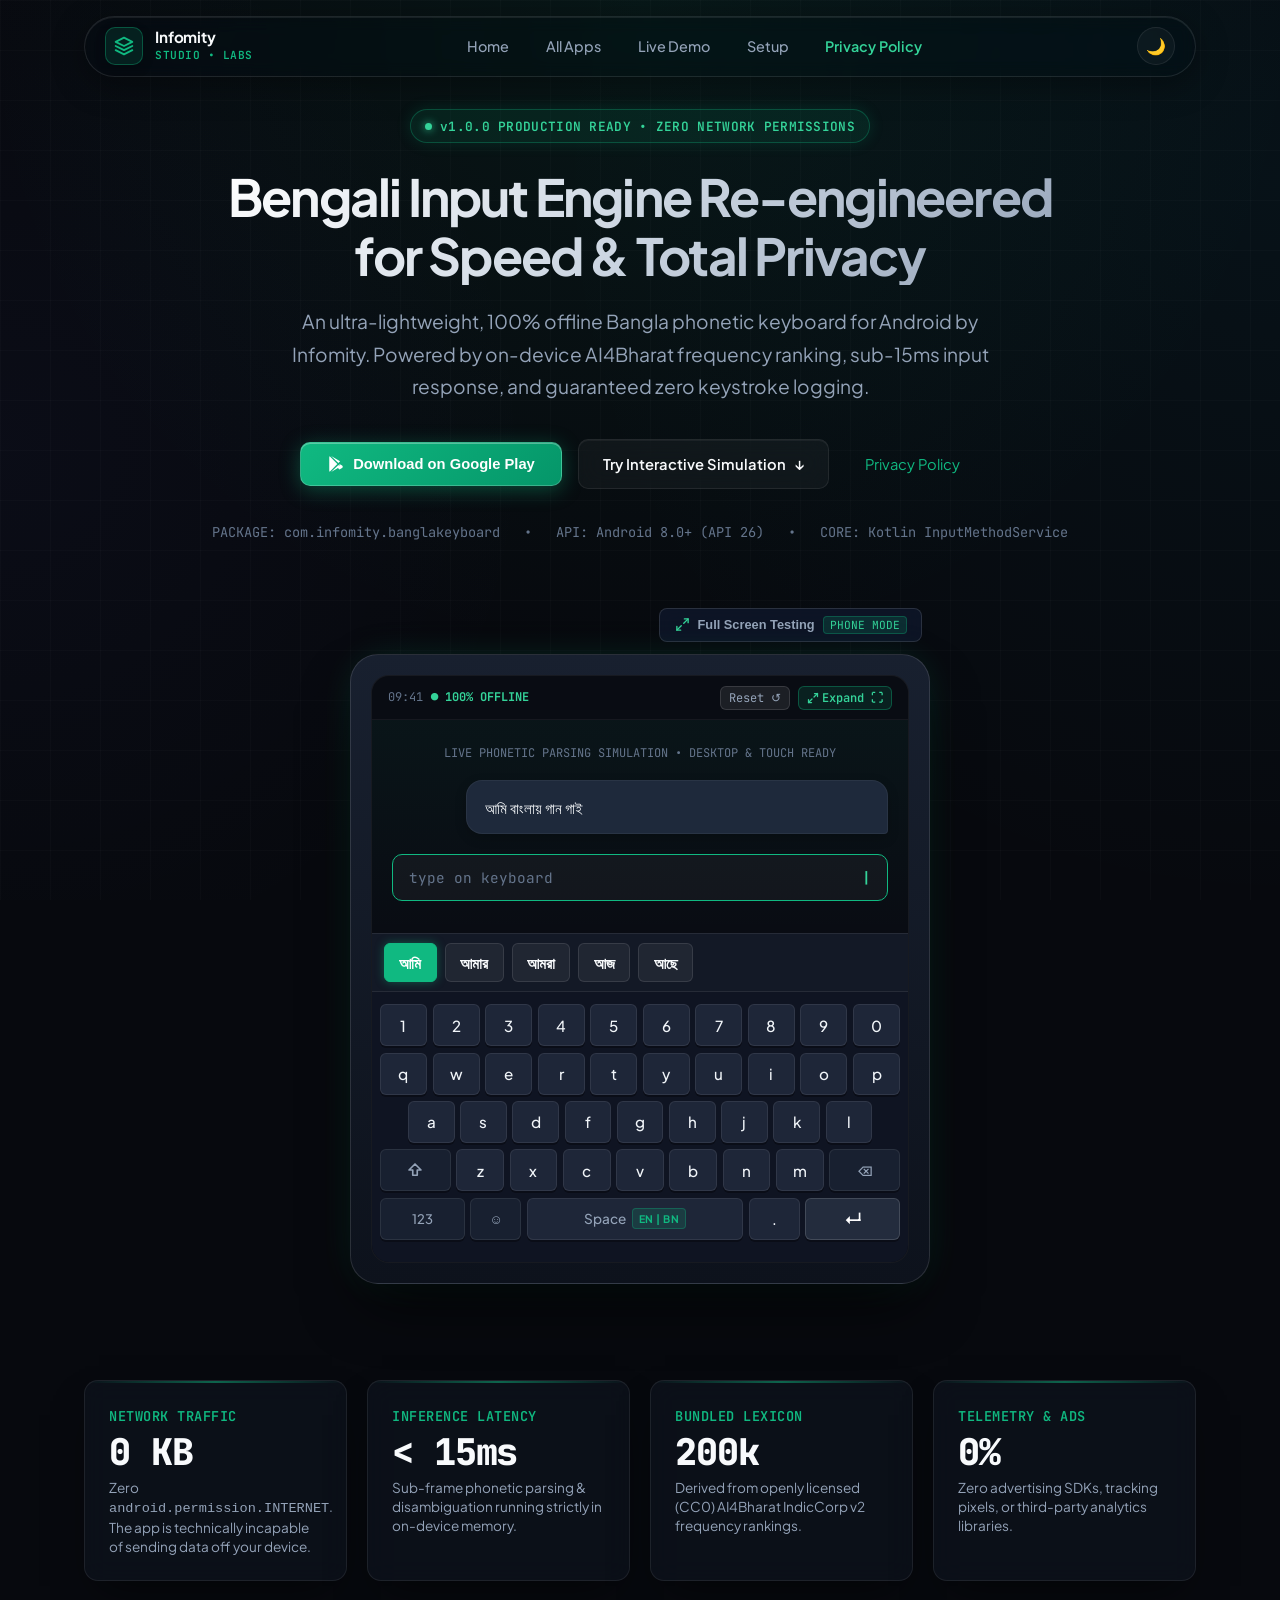
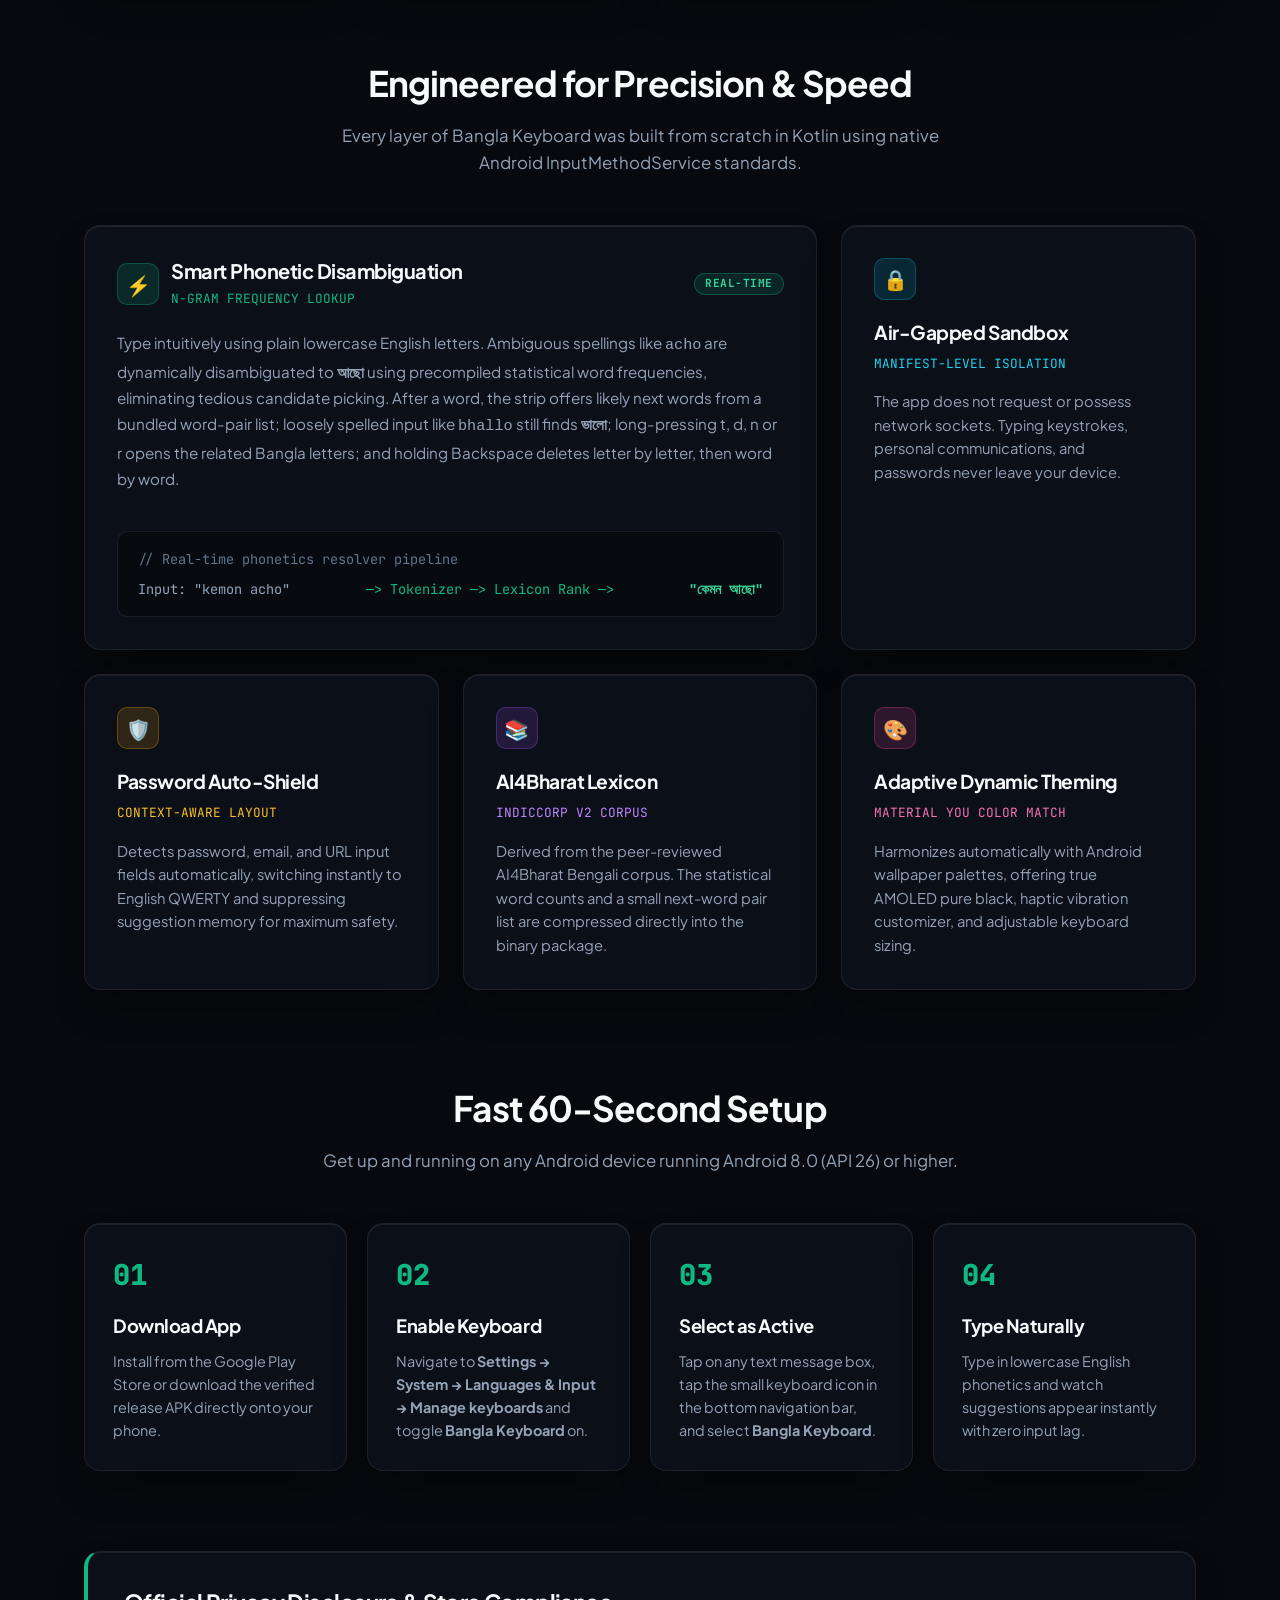
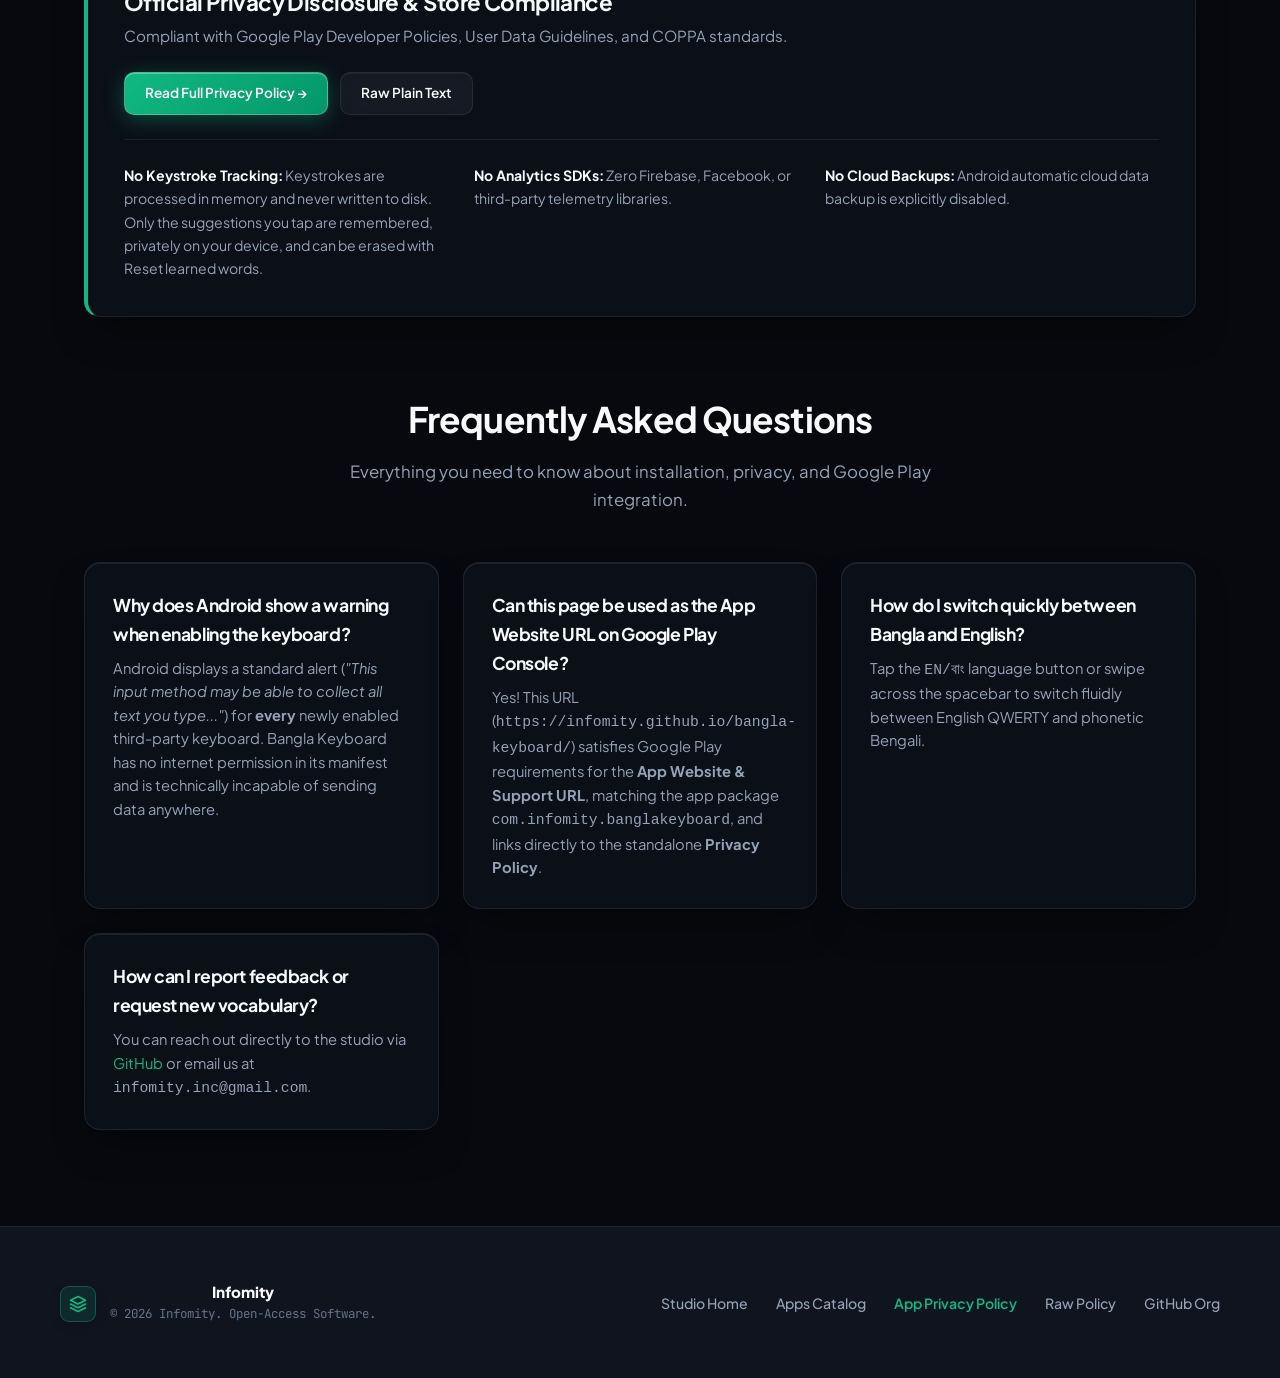
==== commit 030fa0d2: "Bangla Keyboard: update privacy policy and app description (stored picks, next-word list, new featur" ====
--- a/bangla-keyboard/index.html
+++ b/bangla-keyboard/index.html
@@ -4,12 +4,12 @@
   <meta charset="UTF-8">
   <meta name="viewport" content="width=device-width, initial-scale=1.0">
   <title>Bangla Keyboard — High-Performance Offline Bengali IME | Infomity</title>
-  <meta name="description" content="An ultra-lightweight, 100% offline Bangla phonetic keyboard for Android by Infomity. Zero telemetry, sub-15ms latency, AI4Bharat IndicCorp lexicon. Package: com.infomity.banglakeyboard.">
+  <meta name="description" content="An ultra-lightweight, 100% offline Bangla phonetic keyboard for Android by Infomity. Next-word suggestions, loose spelling, long-press letters, zero telemetry, sub-15ms latency, AI4Bharat IndicCorp lexicon. Package: com.infomity.banglakeyboard.">
   <meta name="robots" content="index, follow">
 
   <!-- Open Graph -->
   <meta property="og:title" content="Bangla Keyboard — High-Performance Offline Bengali IME | Infomity">
-  <meta property="og:description" content="100% offline Bangla phonetic keyboard for Android. Zero telemetry, sub-15ms latency, AI4Bharat IndicCorp lexicon.">
+  <meta property="og:description" content="100% offline Bangla phonetic keyboard for Android. Next-word suggestions, zero telemetry, sub-15ms latency, AI4Bharat IndicCorp lexicon.">
   <meta property="og:type" content="product">
   <meta property="og:url" content="https://infomity.github.io/bangla-keyboard/">
 
@@ -286,7 +286,7 @@
 
       <div class="metric-card">
         <div class="metric-label">Bundled Lexicon</div>
-        <div class="metric-value">45,000+</div>
+        <div class="metric-value">200k</div>
         <p class="metric-desc">Derived from openly licensed (CC0) AI4Bharat IndicCorp v2 frequency rankings.</p>
       </div>
 
@@ -325,7 +325,7 @@
             </div>
 
             <p style="color: var(--text-secondary); font-size: 0.95rem; line-height: 1.7;">
-              Type intuitively using plain lowercase English letters. Ambiguous spellings like <code>acho</code> are dynamically disambiguated to <strong>আছো</strong> using precompiled statistical word frequencies, eliminating tedious candidate picking.
+              Type intuitively using plain lowercase English letters. Ambiguous spellings like <code>acho</code> are dynamically disambiguated to <strong>আছো</strong> using precompiled statistical word frequencies, eliminating tedious candidate picking. After a word, the strip offers likely next words from a bundled word-pair list; loosely spelled input like <code>bhallo</code> still finds <strong>ভালো</strong>; long-pressing t, d, n or r opens the related Bangla letters; and holding Backspace deletes letter by letter, then word by word.
             </p>
           </div>
 
@@ -348,7 +348,7 @@
           <h3 style="margin: 0 0 0.5rem 0; font-size: 1.2rem;">Air-Gapped Sandbox</h3>
           <span style="font-size: 0.8rem; color: #22d3ee; font-family: var(--font-mono); display: block; margin-bottom: 1rem;">MANIFEST-LEVEL ISOLATION</span>
           <p style="color: var(--text-secondary); font-size: 0.92rem; line-height: 1.6; margin: 0;">
-            The app does not request or possess network sockets. Typing keystrokes, personal communications, and passwords never leave volatile device memory.
+            The app does not request or possess network sockets. Typing keystrokes, personal communications, and passwords never leave your device.
           </p>
         </div>
 
@@ -372,7 +372,7 @@
           <h3 style="margin: 0 0 0.5rem 0; font-size: 1.2rem;">AI4Bharat Lexicon</h3>
           <span style="font-size: 0.8rem; color: #c084fc; font-family: var(--font-mono); display: block; margin-bottom: 1rem;">INDICCORP V2 CORPUS</span>
           <p style="color: var(--text-secondary); font-size: 0.92rem; line-height: 1.6; margin: 0;">
-            Derived from the peer-reviewed AI4Bharat Bengali corpus. 45,000+ statistical word counts are compressed directly into the binary package.
+            Derived from the peer-reviewed AI4Bharat Bengali corpus. The statistical word counts and a small next-word pair list are compressed directly into the binary package.
           </p>
         </div>
 
@@ -466,7 +466,7 @@
         </div>
 
         <div style="display: grid; grid-template-columns: repeat(auto-fit, minmax(260px, 1fr)); gap: 1rem; margin-top: 1.5rem; border-top: 1px solid var(--card-border); padding-top: 1.5rem; font-size: 0.88rem; color: var(--text-secondary);">
-          <div><strong style="color: var(--text-color);">No Keystroke Tracking:</strong> Keystrokes are processed solely in volatile RAM and never written to disk.</div>
+          <div><strong style="color: var(--text-color);">No Keystroke Tracking:</strong> Keystrokes are processed in memory and never written to disk. Only the suggestions you tap are remembered, privately on your device, and can be erased with Reset learned words.</div>
           <div><strong style="color: var(--text-color);">No Analytics SDKs:</strong> Zero Firebase, Facebook, or third-party telemetry libraries.</div>
           <div><strong style="color: var(--text-color);">No Cloud Backups:</strong> Android automatic cloud data backup is explicitly disabled.</div>
         </div>
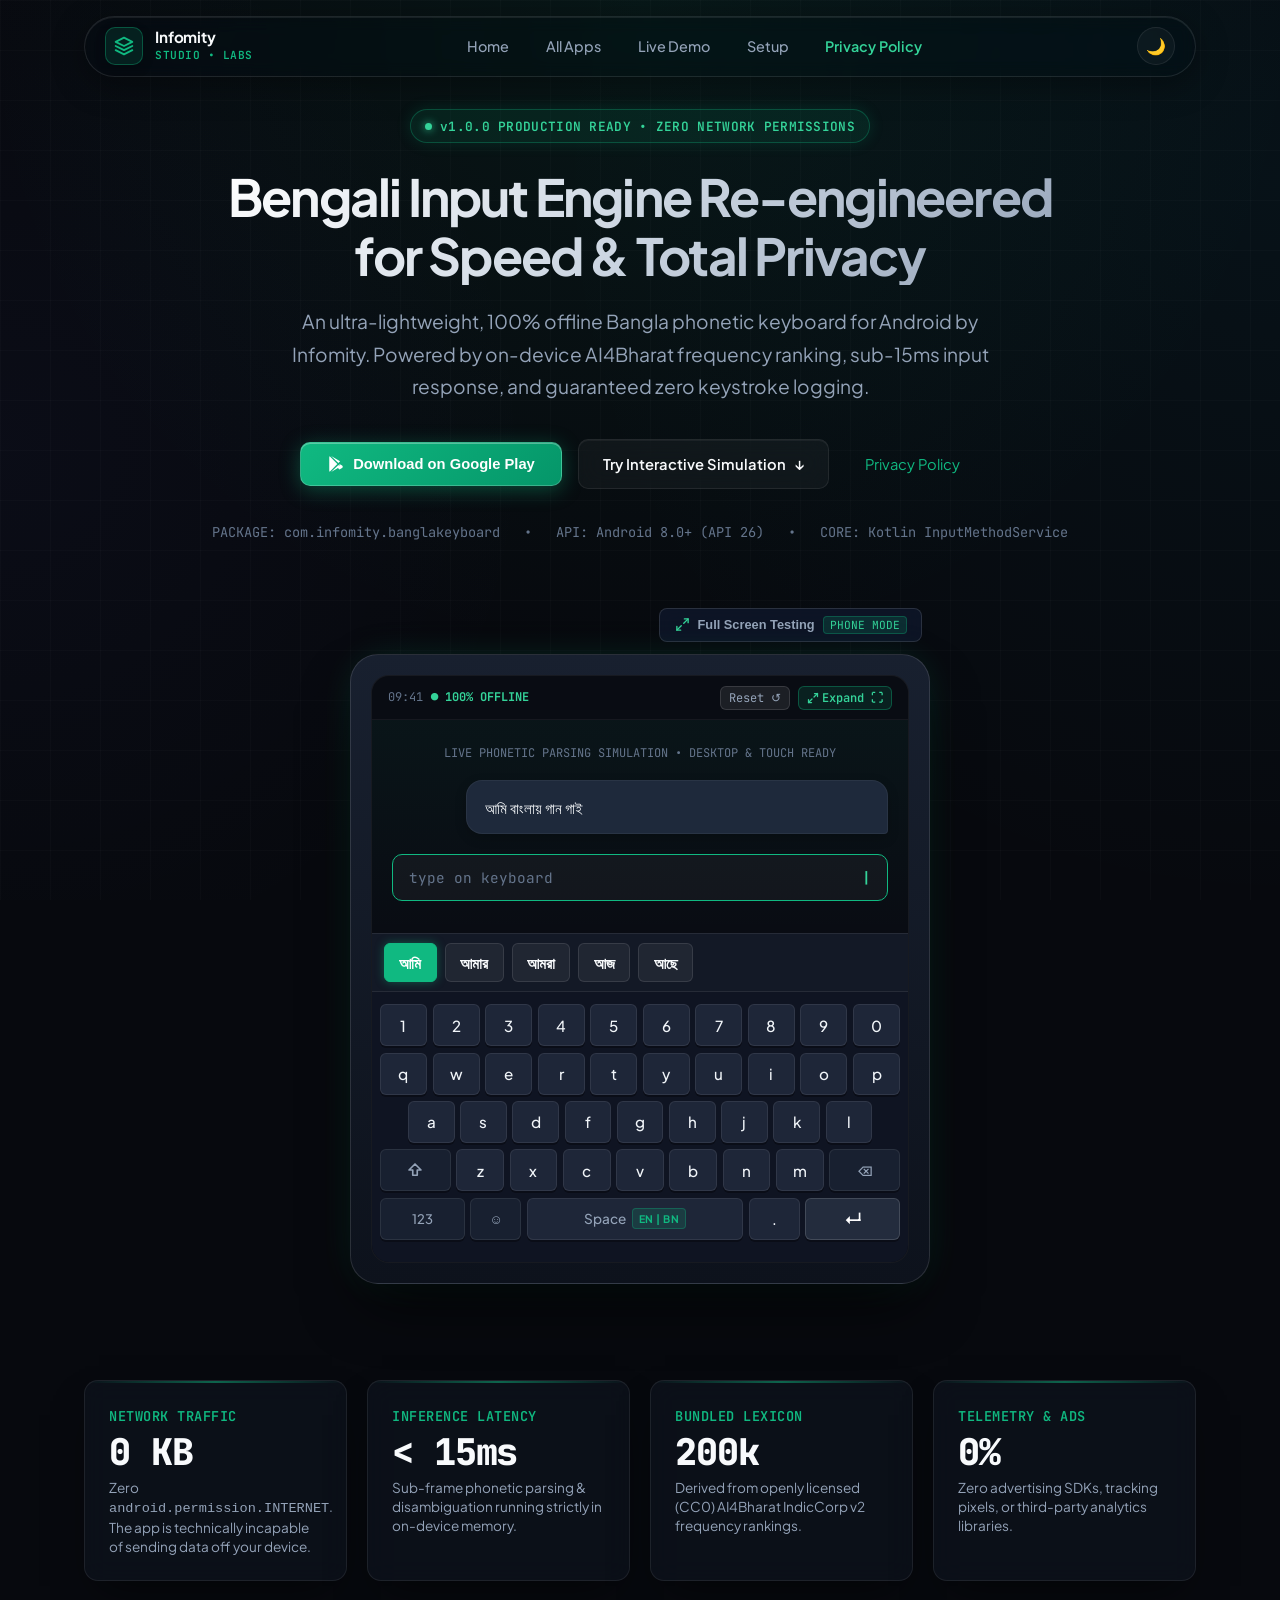
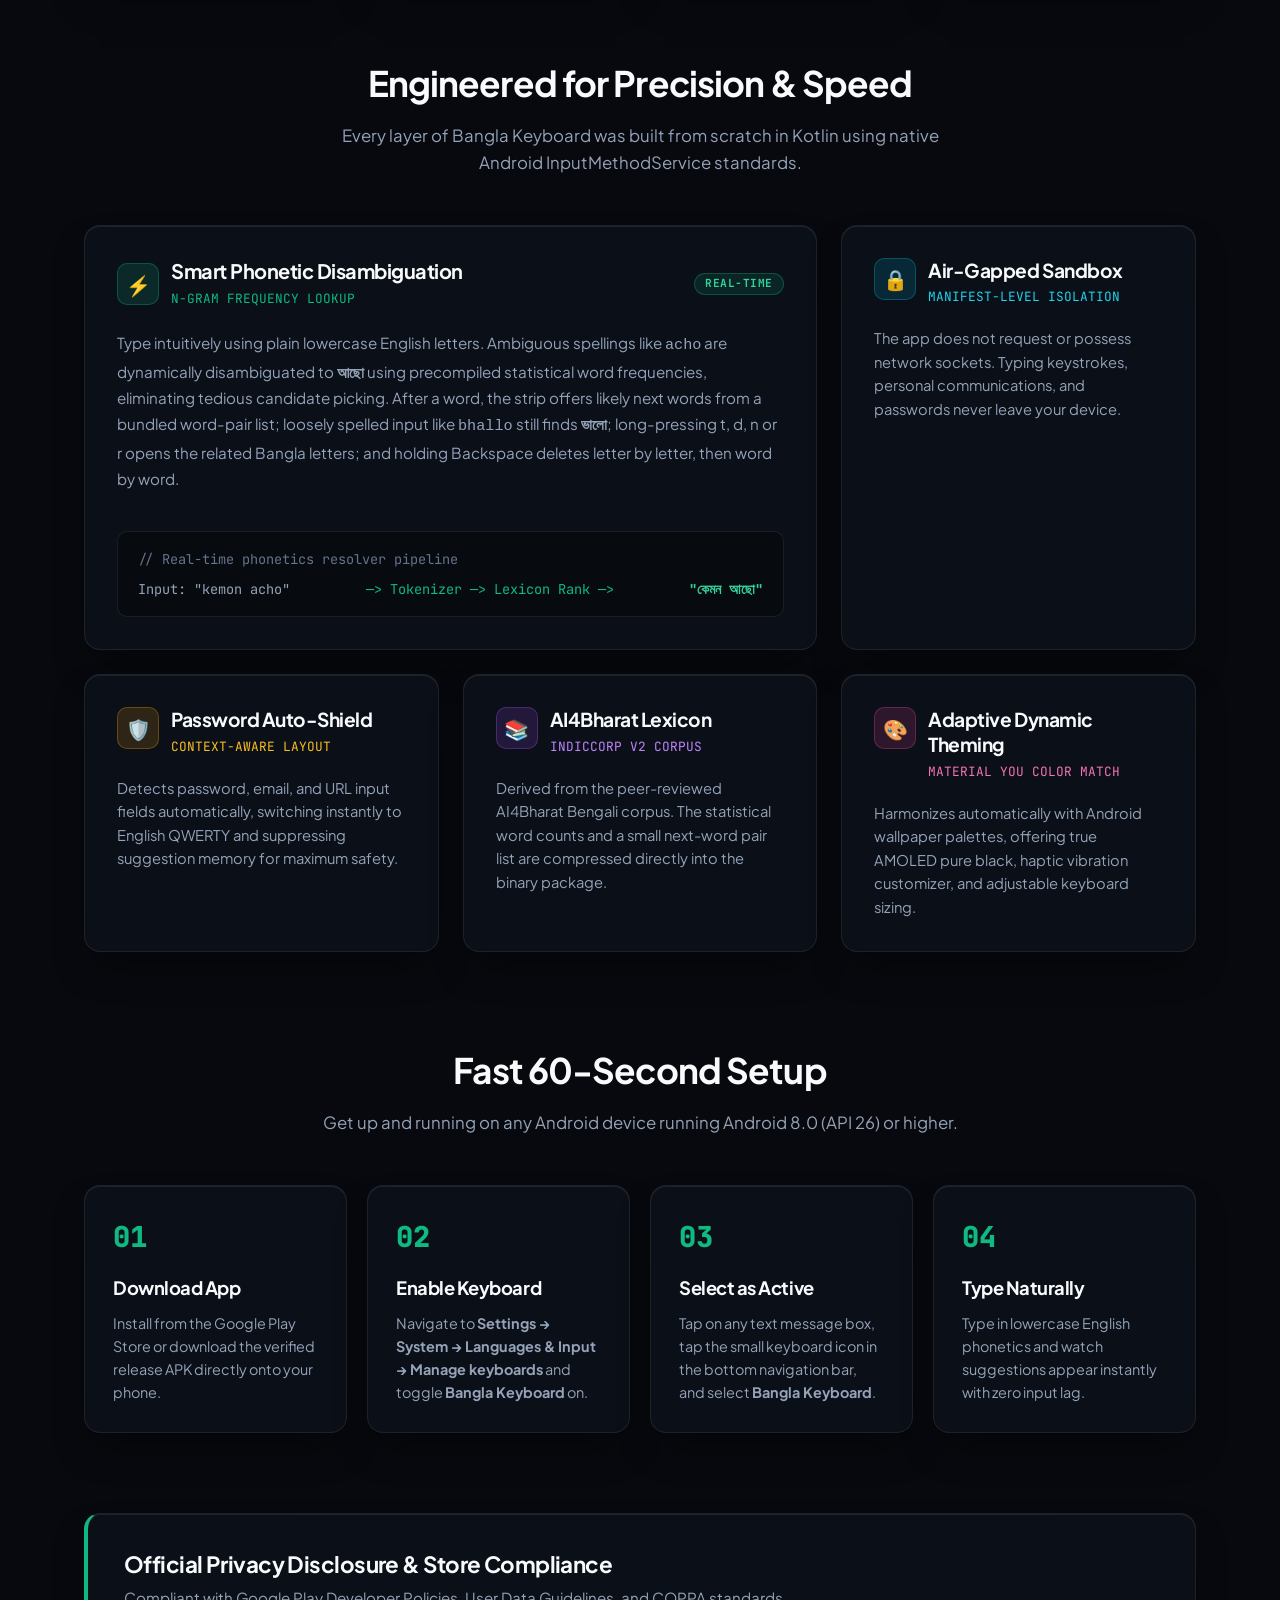
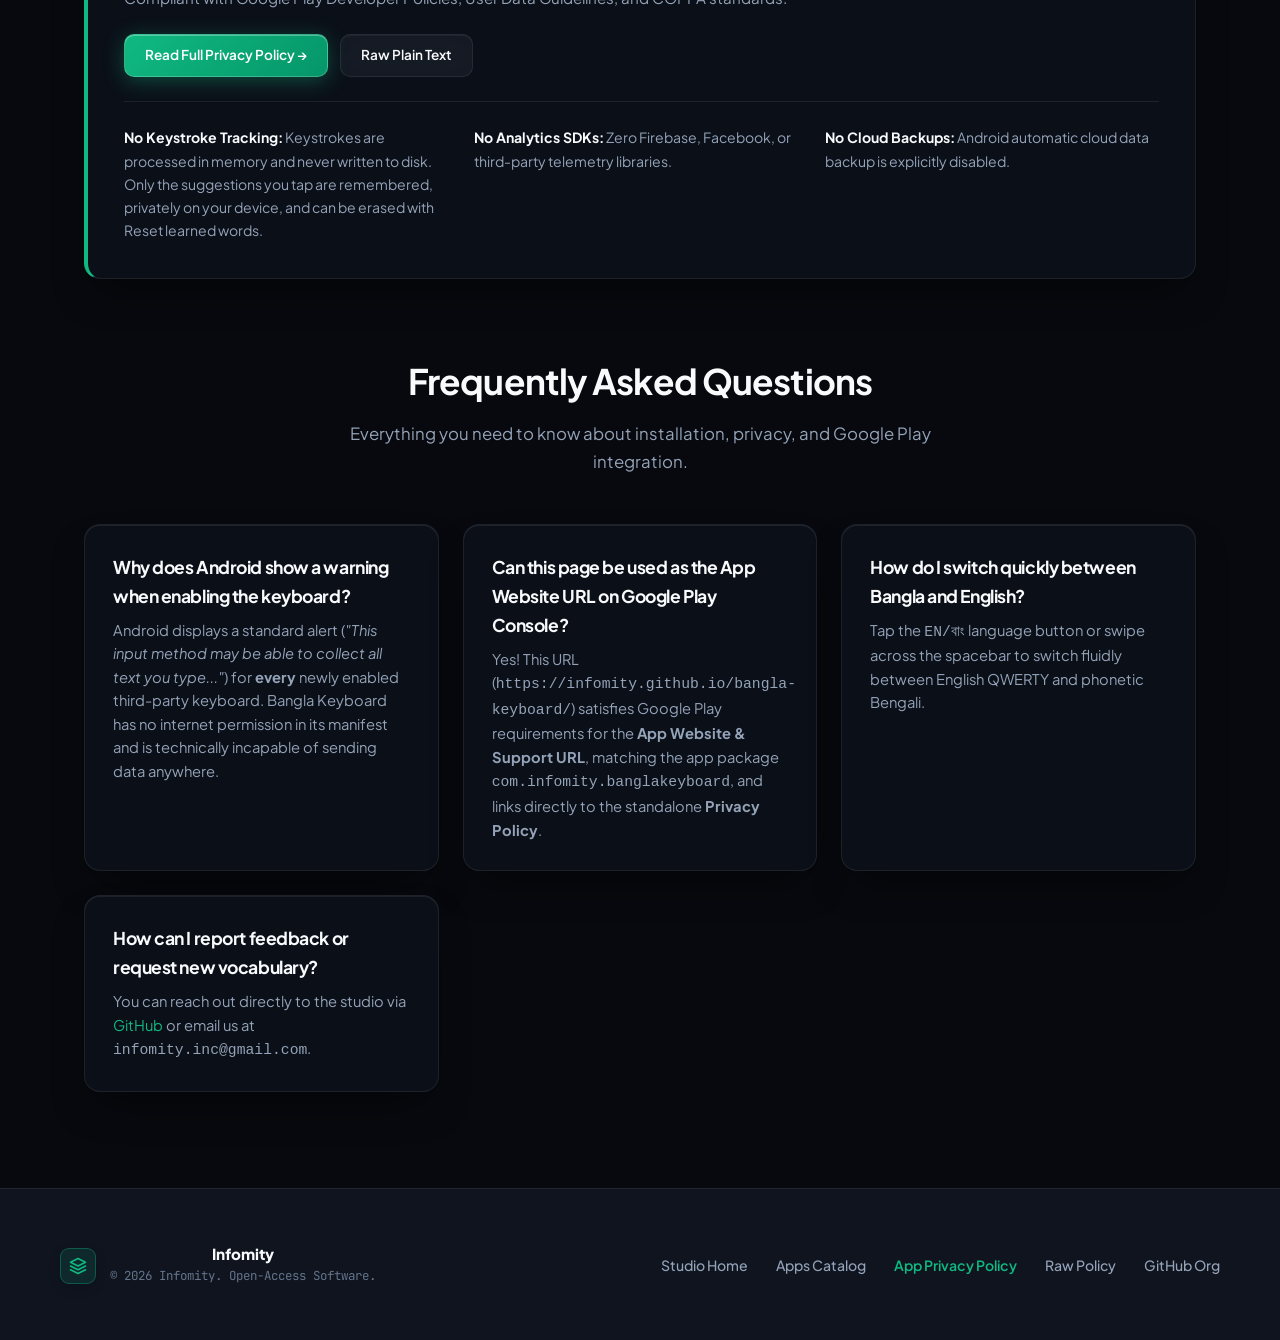
==== commit b8466b1b: "Built-for-trust cards: icon + title + label in one header row, icon top-aligned with the title (Remo" ====
--- a/bangla-keyboard/index.html
+++ b/bangla-keyboard/index.html
@@ -342,11 +342,15 @@
 
         <!-- Bento 2 (4-col): Privacy Sandbox -->
         <div class="card bento-col-4">
-          <div style="width: 42px; height: 42px; border-radius: 10px; background: rgba(6, 182, 212, 0.15); border: 1px solid rgba(6, 182, 212, 0.3); display: flex; align-items: center; justify-content: center; color: #22d3ee; font-size: 1.25rem; margin-bottom: 1.25rem;">
+          <div style="display: flex; align-items: flex-start; gap: 0.75rem; margin-bottom: 1.25rem;">
+            <div style="width: 42px; height: 42px; border-radius: 10px; background: rgba(6, 182, 212, 0.15); border: 1px solid rgba(6, 182, 212, 0.3); display: flex; align-items: center; justify-content: center; color: #22d3ee; font-size: 1.25rem; flex-shrink: 0;">
             🔒
           </div>
-          <h3 style="margin: 0 0 0.5rem 0; font-size: 1.2rem;">Air-Gapped Sandbox</h3>
-          <span style="font-size: 0.8rem; color: #22d3ee; font-family: var(--font-mono); display: block; margin-bottom: 1rem;">MANIFEST-LEVEL ISOLATION</span>
+            <div>
+              <h3 style="margin: 0 0 0.2rem 0; font-size: 1.2rem;">Air-Gapped Sandbox</h3>
+              <span style="font-size: 0.8rem; color: #22d3ee; font-family: var(--font-mono); display: block;">MANIFEST-LEVEL ISOLATION</span>
+            </div>
+          </div>
           <p style="color: var(--text-secondary); font-size: 0.92rem; line-height: 1.6; margin: 0;">
             The app does not request or possess network sockets. Typing keystrokes, personal communications, and passwords never leave your device.
           </p>
@@ -354,11 +358,15 @@
 
         <!-- Bento 3 (4-col): Sensitive Field Guard -->
         <div class="card bento-col-4">
-          <div style="width: 42px; height: 42px; border-radius: 10px; background: rgba(245, 158, 11, 0.15); border: 1px solid rgba(245, 158, 11, 0.3); display: flex; align-items: center; justify-content: center; color: #fbbf24; font-size: 1.25rem; margin-bottom: 1.25rem;">
+          <div style="display: flex; align-items: flex-start; gap: 0.75rem; margin-bottom: 1.25rem;">
+            <div style="width: 42px; height: 42px; border-radius: 10px; background: rgba(245, 158, 11, 0.15); border: 1px solid rgba(245, 158, 11, 0.3); display: flex; align-items: center; justify-content: center; color: #fbbf24; font-size: 1.25rem; flex-shrink: 0;">
             🛡️
           </div>
-          <h3 style="margin: 0 0 0.5rem 0; font-size: 1.2rem;">Password Auto-Shield</h3>
-          <span style="font-size: 0.8rem; color: #fbbf24; font-family: var(--font-mono); display: block; margin-bottom: 1rem;">CONTEXT-AWARE LAYOUT</span>
+            <div>
+              <h3 style="margin: 0 0 0.2rem 0; font-size: 1.2rem;">Password Auto-Shield</h3>
+              <span style="font-size: 0.8rem; color: #fbbf24; font-family: var(--font-mono); display: block;">CONTEXT-AWARE LAYOUT</span>
+            </div>
+          </div>
           <p style="color: var(--text-secondary); font-size: 0.92rem; line-height: 1.6; margin: 0;">
             Detects password, email, and URL input fields automatically, switching instantly to English QWERTY and suppressing suggestion memory for maximum safety.
           </p>
@@ -366,11 +374,15 @@
 
         <!-- Bento 4 (4-col): AI4Bharat Lexicon -->
         <div class="card bento-col-4">
-          <div style="width: 42px; height: 42px; border-radius: 10px; background: rgba(168, 85, 247, 0.15); border: 1px solid rgba(168, 85, 247, 0.3); display: flex; align-items: center; justify-content: center; color: #c084fc; font-size: 1.25rem; margin-bottom: 1.25rem;">
+          <div style="display: flex; align-items: flex-start; gap: 0.75rem; margin-bottom: 1.25rem;">
+            <div style="width: 42px; height: 42px; border-radius: 10px; background: rgba(168, 85, 247, 0.15); border: 1px solid rgba(168, 85, 247, 0.3); display: flex; align-items: center; justify-content: center; color: #c084fc; font-size: 1.25rem; flex-shrink: 0;">
             📚
           </div>
-          <h3 style="margin: 0 0 0.5rem 0; font-size: 1.2rem;">AI4Bharat Lexicon</h3>
-          <span style="font-size: 0.8rem; color: #c084fc; font-family: var(--font-mono); display: block; margin-bottom: 1rem;">INDICCORP V2 CORPUS</span>
+            <div>
+              <h3 style="margin: 0 0 0.2rem 0; font-size: 1.2rem;">AI4Bharat Lexicon</h3>
+              <span style="font-size: 0.8rem; color: #c084fc; font-family: var(--font-mono); display: block;">INDICCORP V2 CORPUS</span>
+            </div>
+          </div>
           <p style="color: var(--text-secondary); font-size: 0.92rem; line-height: 1.6; margin: 0;">
             Derived from the peer-reviewed AI4Bharat Bengali corpus. The statistical word counts and a small next-word pair list are compressed directly into the binary package.
           </p>
@@ -378,11 +390,15 @@
 
         <!-- Bento 5 (4-col): Adaptive Theming -->
         <div class="card bento-col-4">
-          <div style="width: 42px; height: 42px; border-radius: 10px; background: rgba(236, 72, 153, 0.15); border: 1px solid rgba(236, 72, 153, 0.3); display: flex; align-items: center; justify-content: center; color: #f472b6; font-size: 1.25rem; margin-bottom: 1.25rem;">
+          <div style="display: flex; align-items: flex-start; gap: 0.75rem; margin-bottom: 1.25rem;">
+            <div style="width: 42px; height: 42px; border-radius: 10px; background: rgba(236, 72, 153, 0.15); border: 1px solid rgba(236, 72, 153, 0.3); display: flex; align-items: center; justify-content: center; color: #f472b6; font-size: 1.25rem; flex-shrink: 0;">
             🎨
           </div>
-          <h3 style="margin: 0 0 0.5rem 0; font-size: 1.2rem;">Adaptive Dynamic Theming</h3>
-          <span style="font-size: 0.8rem; color: #f472b6; font-family: var(--font-mono); display: block; margin-bottom: 1rem;">MATERIAL YOU COLOR MATCH</span>
+            <div>
+              <h3 style="margin: 0 0 0.2rem 0; font-size: 1.2rem;">Adaptive Dynamic Theming</h3>
+              <span style="font-size: 0.8rem; color: #f472b6; font-family: var(--font-mono); display: block;">MATERIAL YOU COLOR MATCH</span>
+            </div>
+          </div>
           <p style="color: var(--text-secondary); font-size: 0.92rem; line-height: 1.6; margin: 0;">
             Harmonizes automatically with Android wallpaper palettes, offering true AMOLED pure black, haptic vibration customizer, and adjustable keyboard sizing.
           </p>
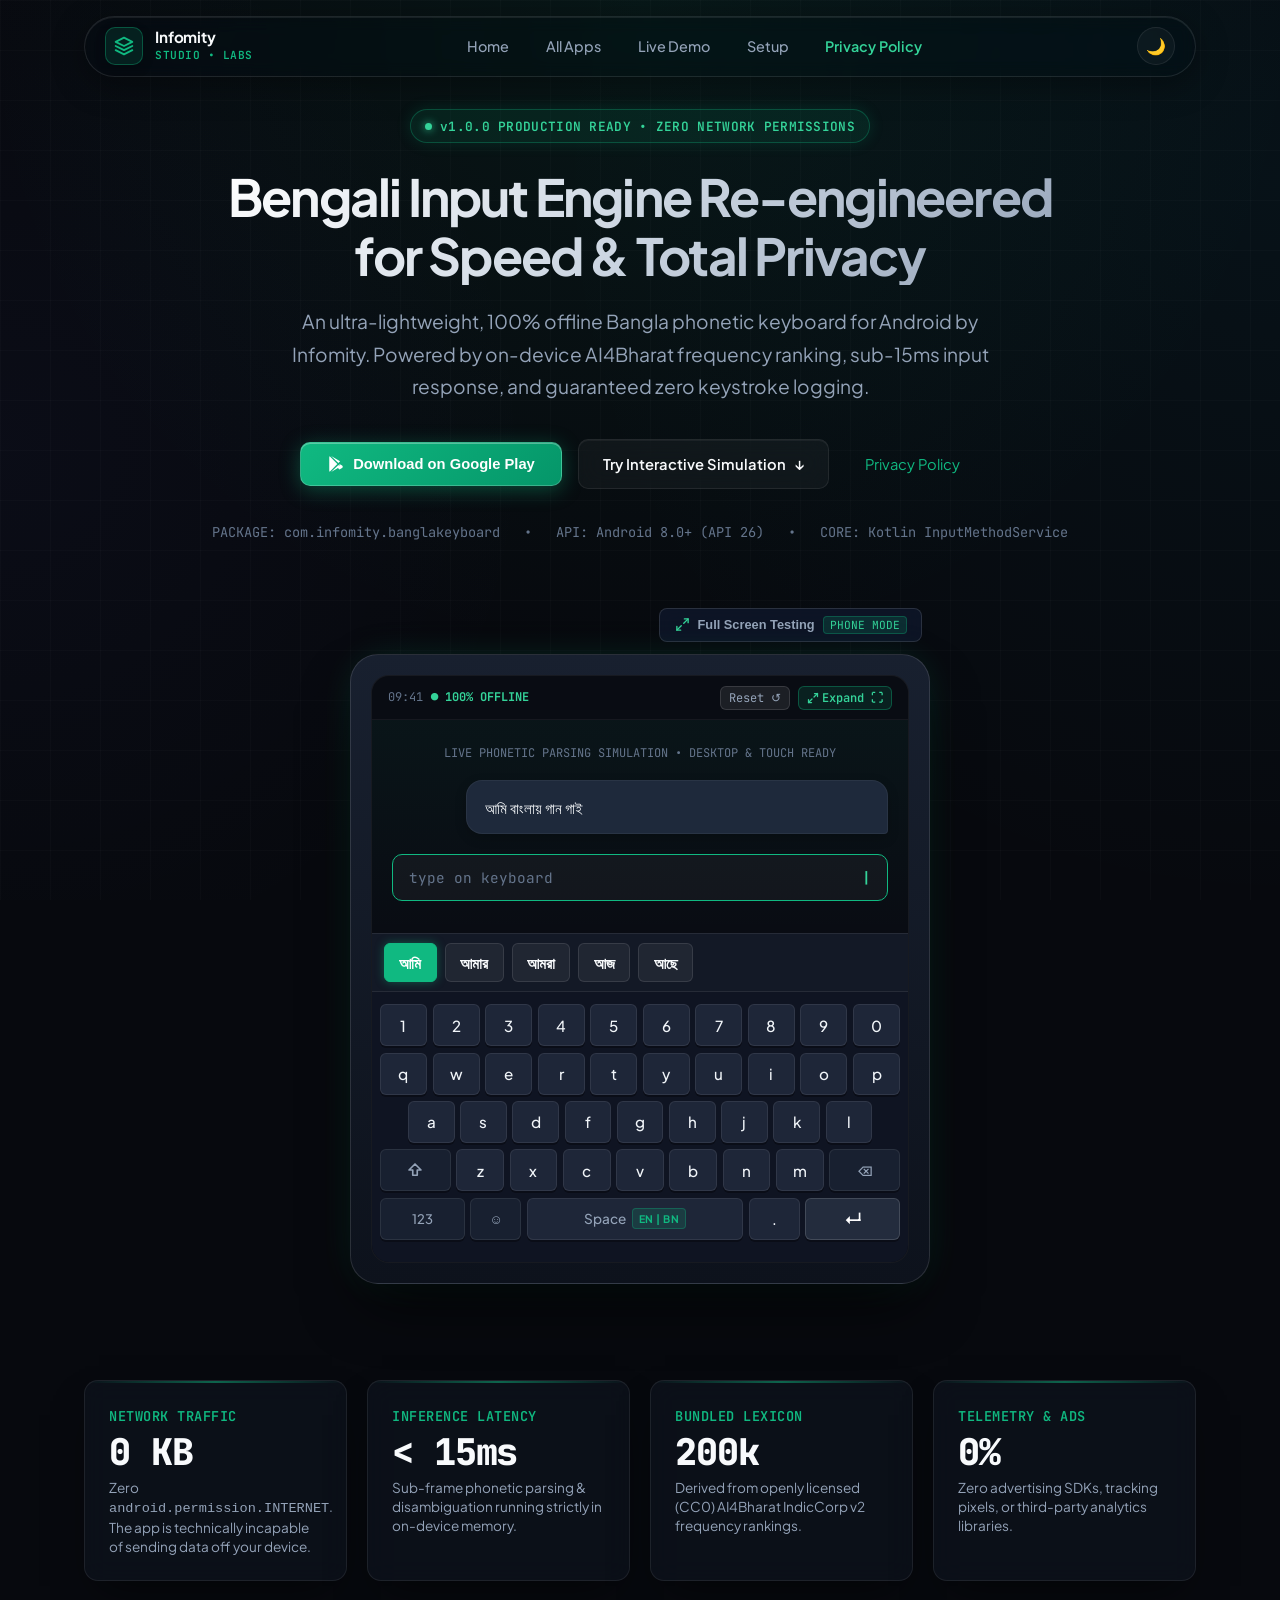
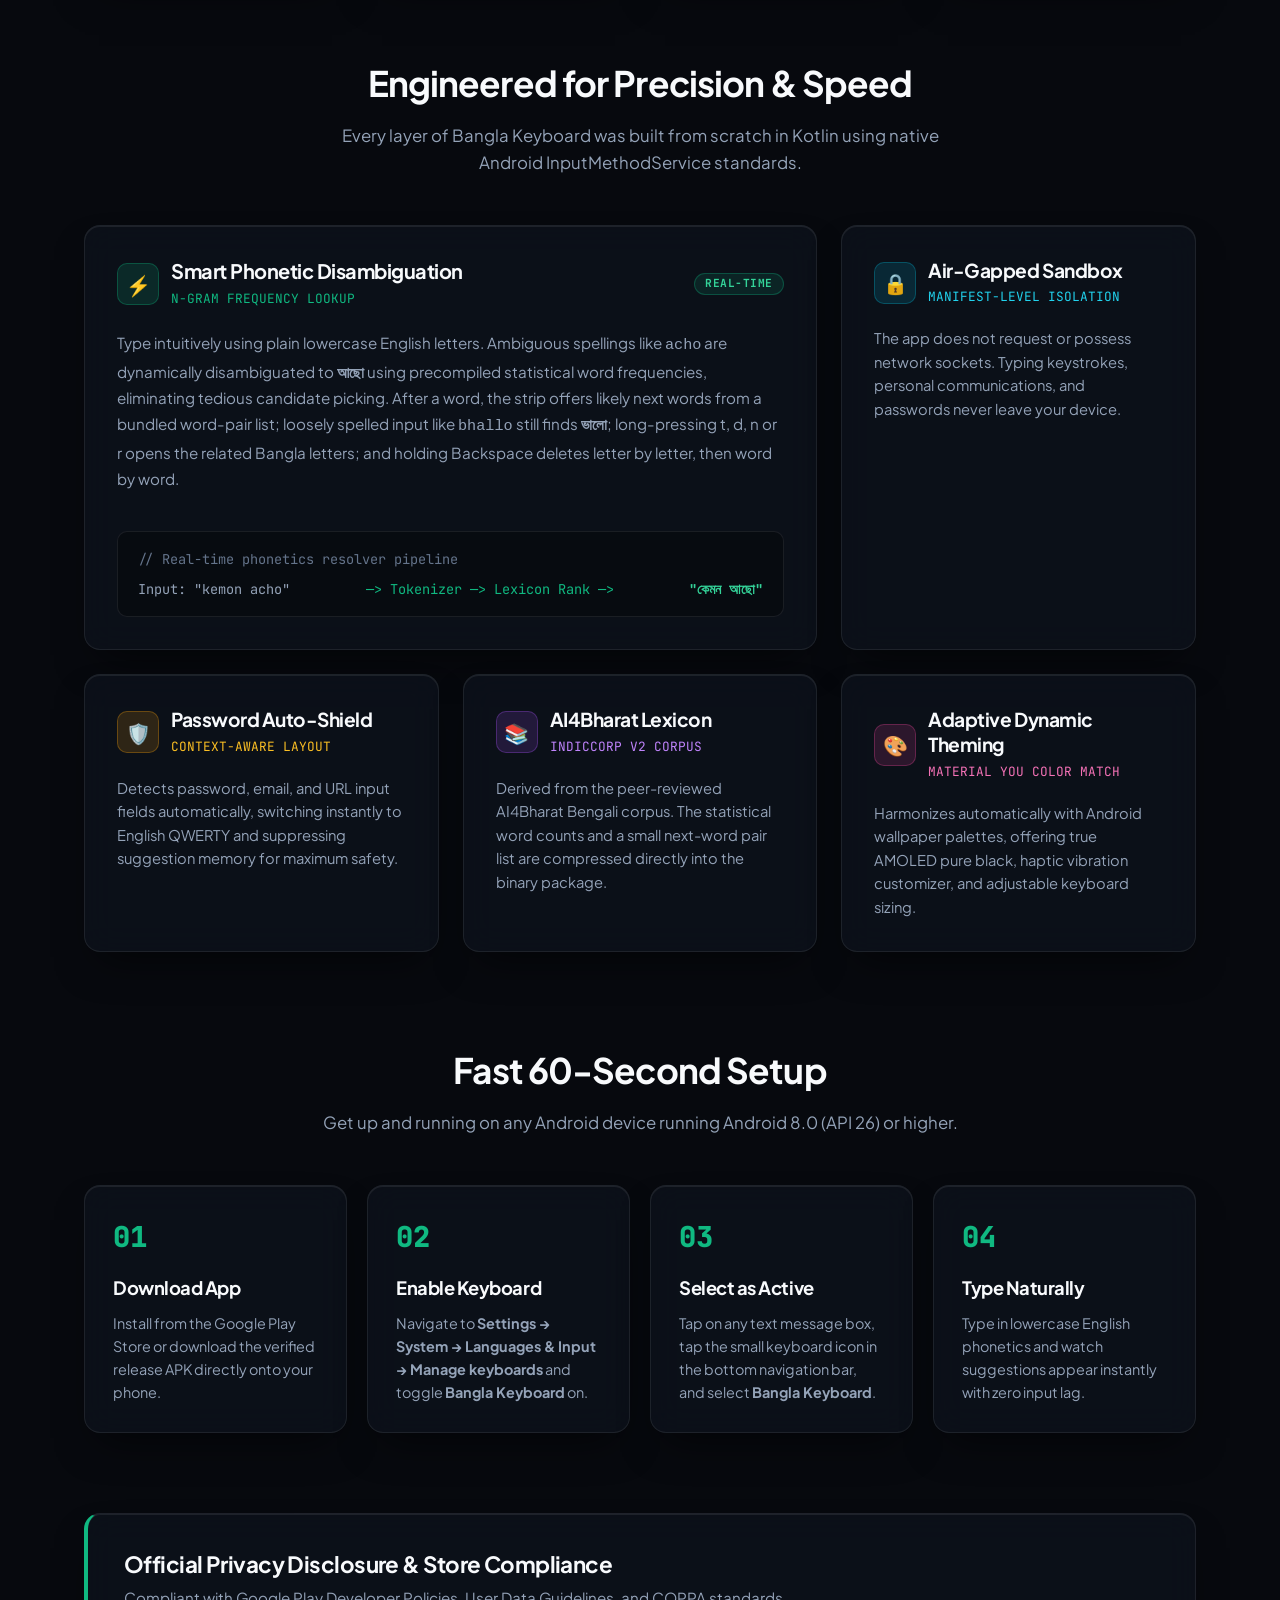
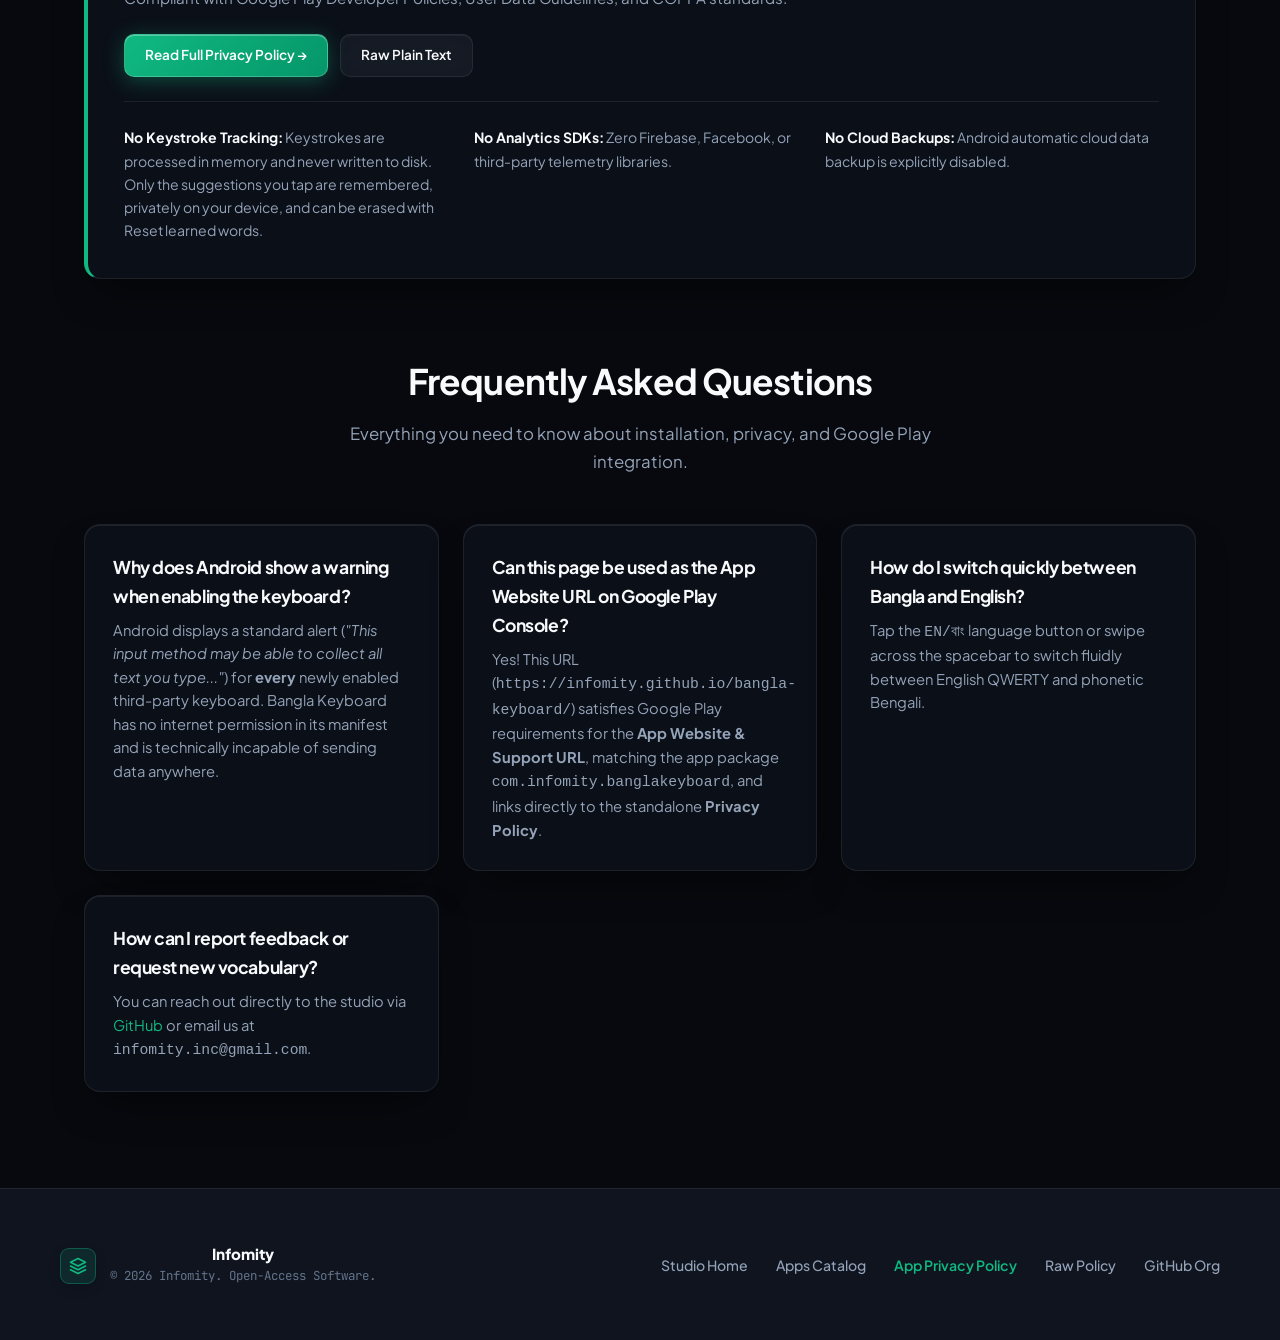
==== commit be2c63af: "Feature cards: center the icon vertically on the title + label block (fixes mobile wrapped titles)" ====
--- a/bangla-keyboard/index.html
+++ b/bangla-keyboard/index.html
@@ -342,7 +342,7 @@
 
         <!-- Bento 2 (4-col): Privacy Sandbox -->
         <div class="card bento-col-4">
-          <div style="display: flex; align-items: flex-start; gap: 0.75rem; margin-bottom: 1.25rem;">
+          <div style="display: flex; align-items: center; gap: 0.75rem; margin-bottom: 1.25rem;">
             <div style="width: 42px; height: 42px; border-radius: 10px; background: rgba(6, 182, 212, 0.15); border: 1px solid rgba(6, 182, 212, 0.3); display: flex; align-items: center; justify-content: center; color: #22d3ee; font-size: 1.25rem; flex-shrink: 0;">
             🔒
           </div>
@@ -358,7 +358,7 @@
 
         <!-- Bento 3 (4-col): Sensitive Field Guard -->
         <div class="card bento-col-4">
-          <div style="display: flex; align-items: flex-start; gap: 0.75rem; margin-bottom: 1.25rem;">
+          <div style="display: flex; align-items: center; gap: 0.75rem; margin-bottom: 1.25rem;">
             <div style="width: 42px; height: 42px; border-radius: 10px; background: rgba(245, 158, 11, 0.15); border: 1px solid rgba(245, 158, 11, 0.3); display: flex; align-items: center; justify-content: center; color: #fbbf24; font-size: 1.25rem; flex-shrink: 0;">
             🛡️
           </div>
@@ -374,7 +374,7 @@
 
         <!-- Bento 4 (4-col): AI4Bharat Lexicon -->
         <div class="card bento-col-4">
-          <div style="display: flex; align-items: flex-start; gap: 0.75rem; margin-bottom: 1.25rem;">
+          <div style="display: flex; align-items: center; gap: 0.75rem; margin-bottom: 1.25rem;">
             <div style="width: 42px; height: 42px; border-radius: 10px; background: rgba(168, 85, 247, 0.15); border: 1px solid rgba(168, 85, 247, 0.3); display: flex; align-items: center; justify-content: center; color: #c084fc; font-size: 1.25rem; flex-shrink: 0;">
             📚
           </div>
@@ -390,7 +390,7 @@
 
         <!-- Bento 5 (4-col): Adaptive Theming -->
         <div class="card bento-col-4">
-          <div style="display: flex; align-items: flex-start; gap: 0.75rem; margin-bottom: 1.25rem;">
+          <div style="display: flex; align-items: center; gap: 0.75rem; margin-bottom: 1.25rem;">
             <div style="width: 42px; height: 42px; border-radius: 10px; background: rgba(236, 72, 153, 0.15); border: 1px solid rgba(236, 72, 153, 0.3); display: flex; align-items: center; justify-content: center; color: #f472b6; font-size: 1.25rem; flex-shrink: 0;">
             🎨
           </div>
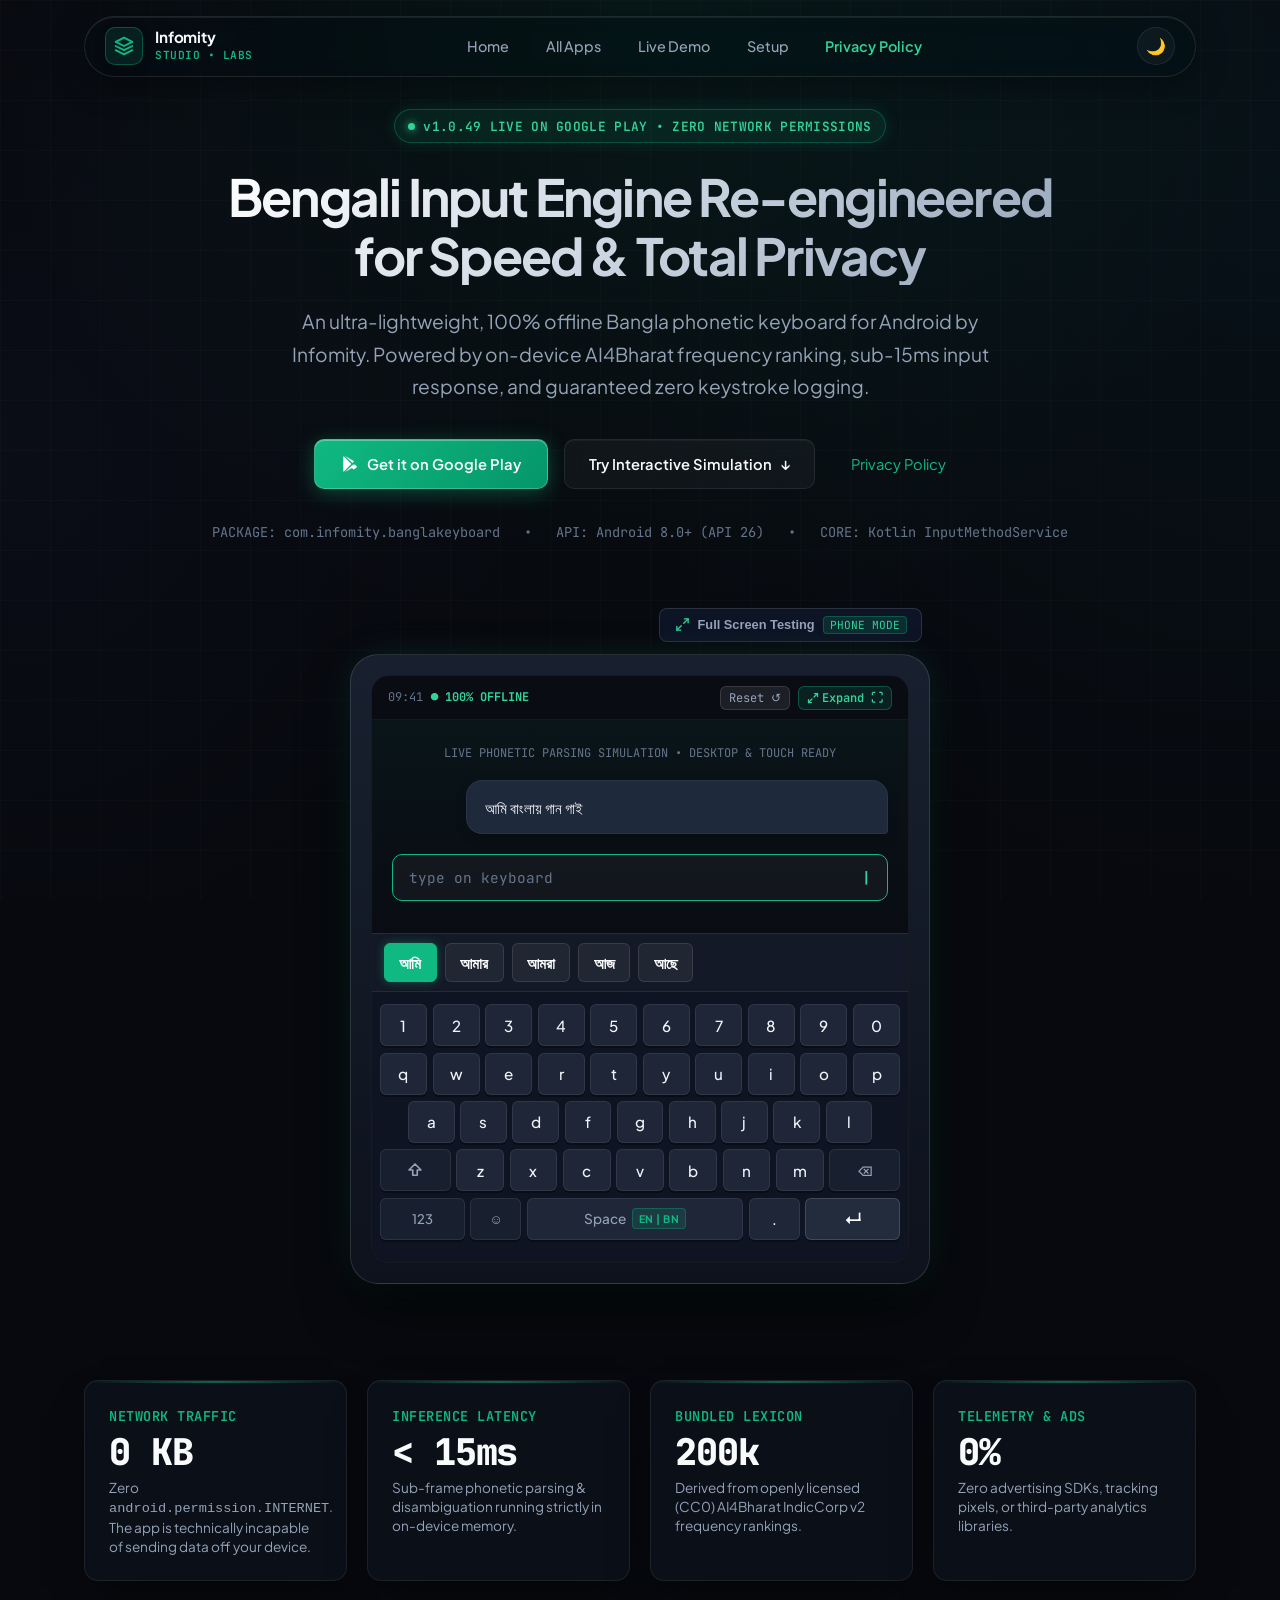
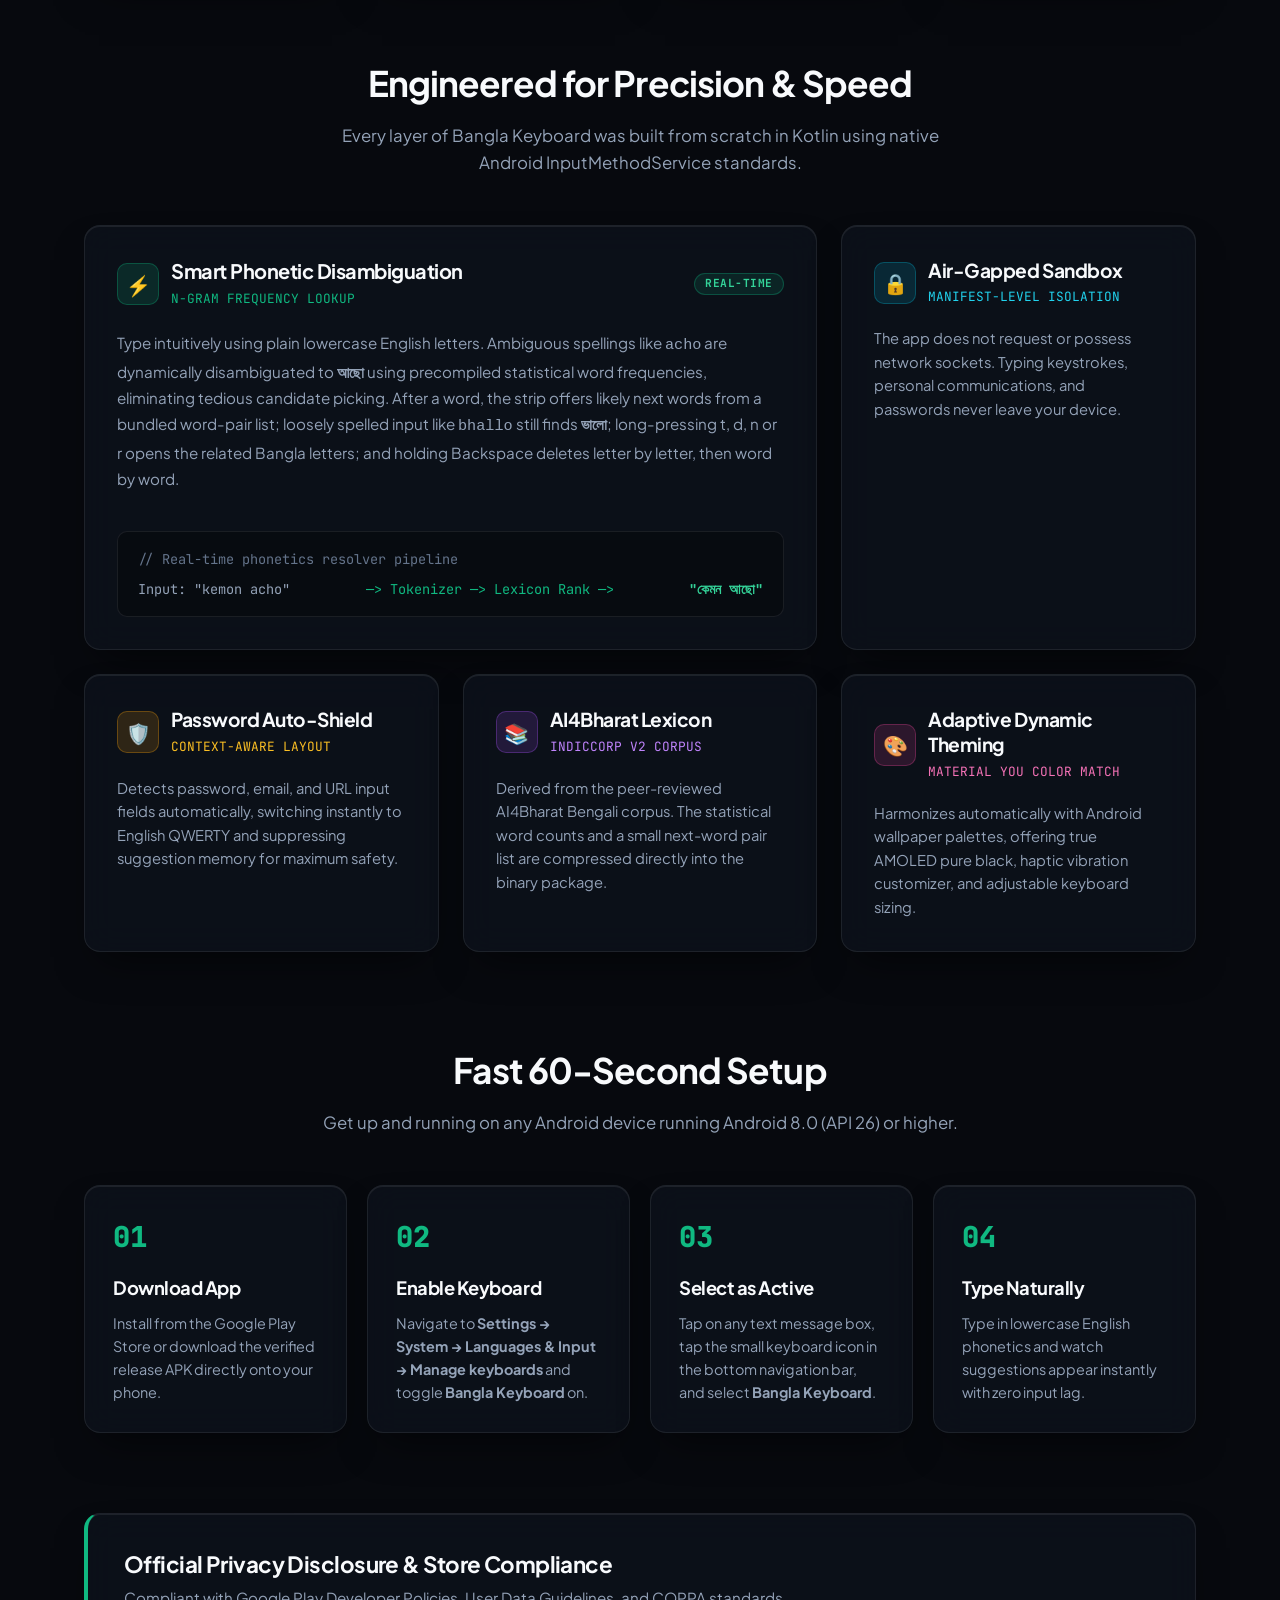
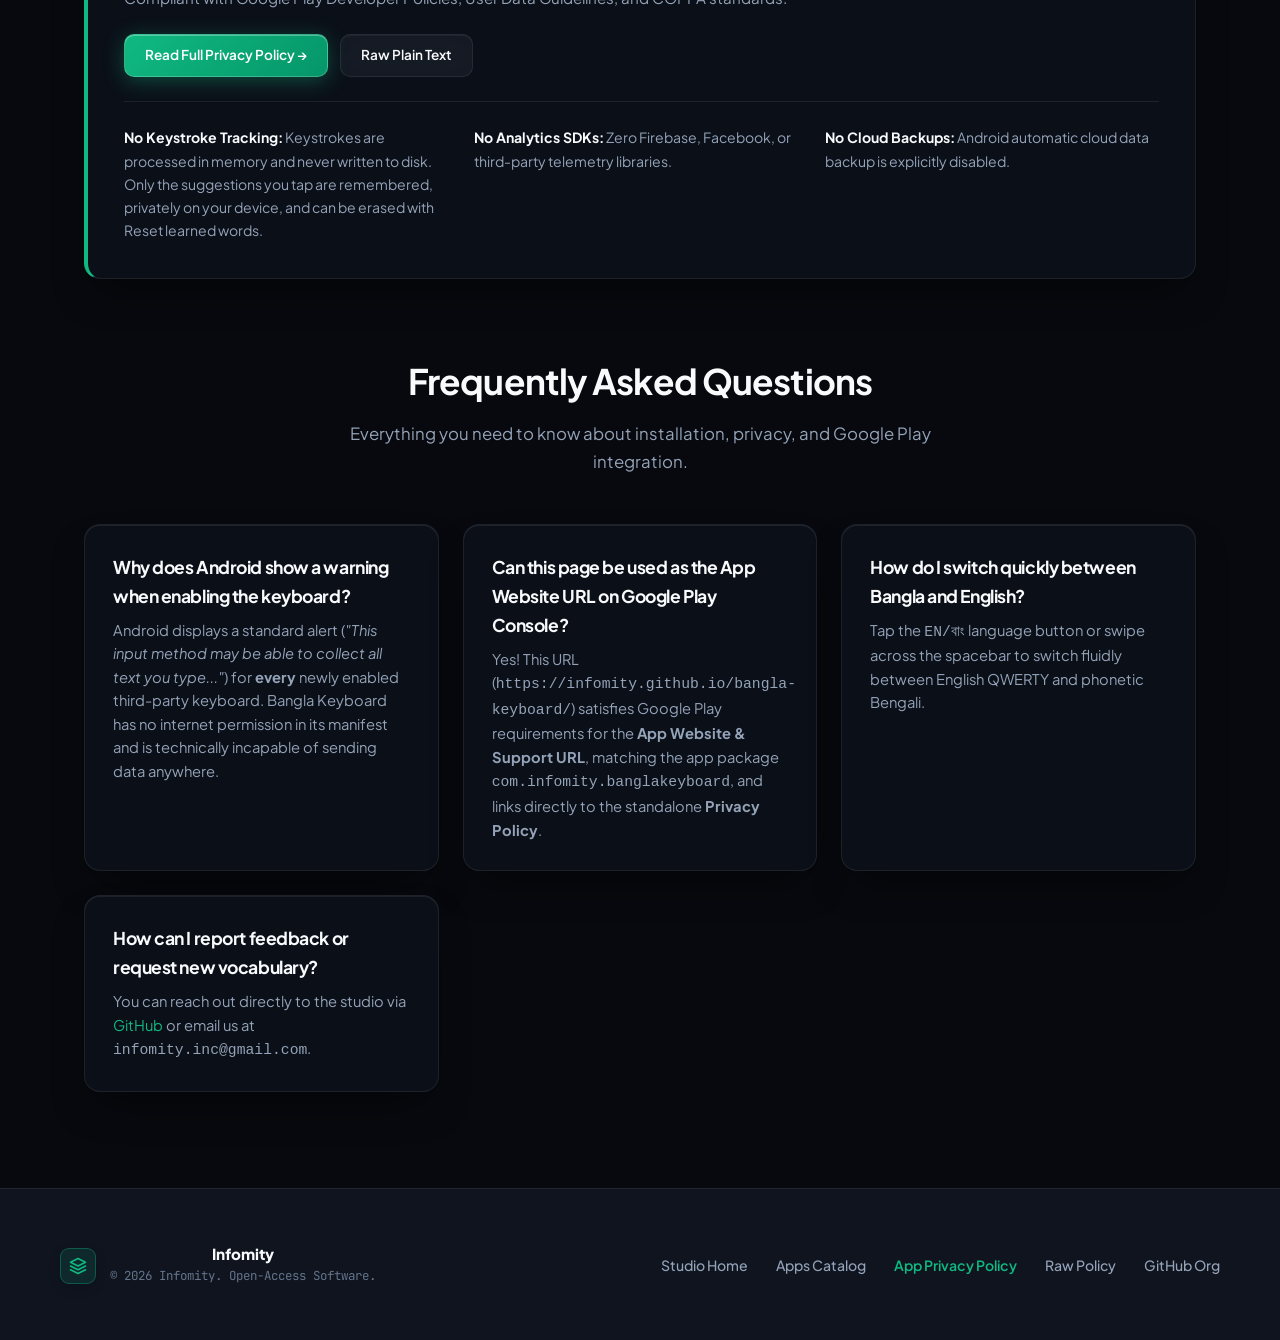
==== commit 527c50e4: "bangla-keyboard: update to v1.0.49 live release with direct Play Store link and phone field disclosu" ====
--- a/bangla-keyboard/index.html
+++ b/bangla-keyboard/index.html
@@ -81,7 +81,7 @@
       <div style="display: flex; justify-content: center; margin-bottom: 1.5rem;">
         <div class="status-pill">
           <span class="status-dot"></span>
-          <span>v1.0.0 PRODUCTION READY &bull; ZERO NETWORK PERMISSIONS</span>
+          <span>v1.0.49 LIVE ON GOOGLE PLAY &bull; ZERO NETWORK PERMISSIONS</span>
         </div>
       </div>
 
@@ -97,12 +97,12 @@
 
       <!-- CTAs -->
       <div style="display: flex; align-items: center; justify-content: center; flex-wrap: wrap; gap: 1rem;">
-        <button class="btn-glow" onclick="showToast('Google Play Store Listing', 'Bangla Keyboard (com.infomity.banglakeyboard) is undergoing final store publishing verification. Direct install will be enabled shortly.')">
+        <a href="https://play.google.com/store/apps/details?id=com.infomity.banglakeyboard" target="_blank" rel="noopener noreferrer" class="btn-glow" style="text-decoration: none;">
           <svg width="18" height="18" viewBox="0 0 24 24" fill="currentColor">
             <path d="M3.609 1.814L13.792 12 3.61 22.186a2.41 2.41 0 01-.61-1.614V3.428c0-.62.226-1.19.609-1.614zm11.605 11.608l2.259 2.258-12.02 6.94 9.761-9.198zm0-2.844L5.453 1.38l12.02 6.94-2.259 2.258zm1.436 1.422l3.414 1.972a1.88 1.88 0 010 3.256l-3.414 1.972-2.348-2.348 2.348-2.852z"/>
           </svg>
-          <span>Download on Google Play</span>
-        </button>
+          <span>Get it on Google Play</span>
+        </a>
 
         <a href="#demo" class="btn-glass">
           <span>Try Interactive Simulation</span>
--- a/assets/css/style.css
+++ b/assets/css/style.css
@@ -1175,7 +1175,7 @@
   align-items: center;
   justify-content: space-between;
   gap: 0.75rem;
-  height: 28px;
+  min-height: 28px;
   margin-bottom: 1.25rem;
 }
 
@@ -1186,9 +1186,7 @@
   text-transform: uppercase;
   letter-spacing: 0.5px;
   font-weight: 700;
-  white-space: nowrap;
-  overflow: hidden;
-  text-overflow: ellipsis;
+  overflow-wrap: anywhere;
   flex: 1;
   min-width: 0;
 }
@@ -1229,18 +1227,14 @@
   font-size: 1.25rem;
   line-height: 1.2;
   font-weight: 700;
-  white-space: nowrap;
-  overflow: hidden;
-  text-overflow: ellipsis;
+  overflow-wrap: anywhere;
 }
 
 .app-subtitle {
   font-size: 0.78rem;
   color: var(--text-muted);
   font-family: var(--font-mono);
-  white-space: nowrap;
-  overflow: hidden;
-  text-overflow: ellipsis;
+  overflow-wrap: anywhere;
   display: block;
   line-height: 1.3;
 }
@@ -1251,10 +1245,6 @@
   line-height: 1.6;
   margin-bottom: 1.25rem;
   flex-grow: 1;
-  display: -webkit-box;
-  -webkit-line-clamp: 4;
-  -webkit-box-orient: vertical;
-  overflow: hidden;
   min-height: 5.75em;
 }
 
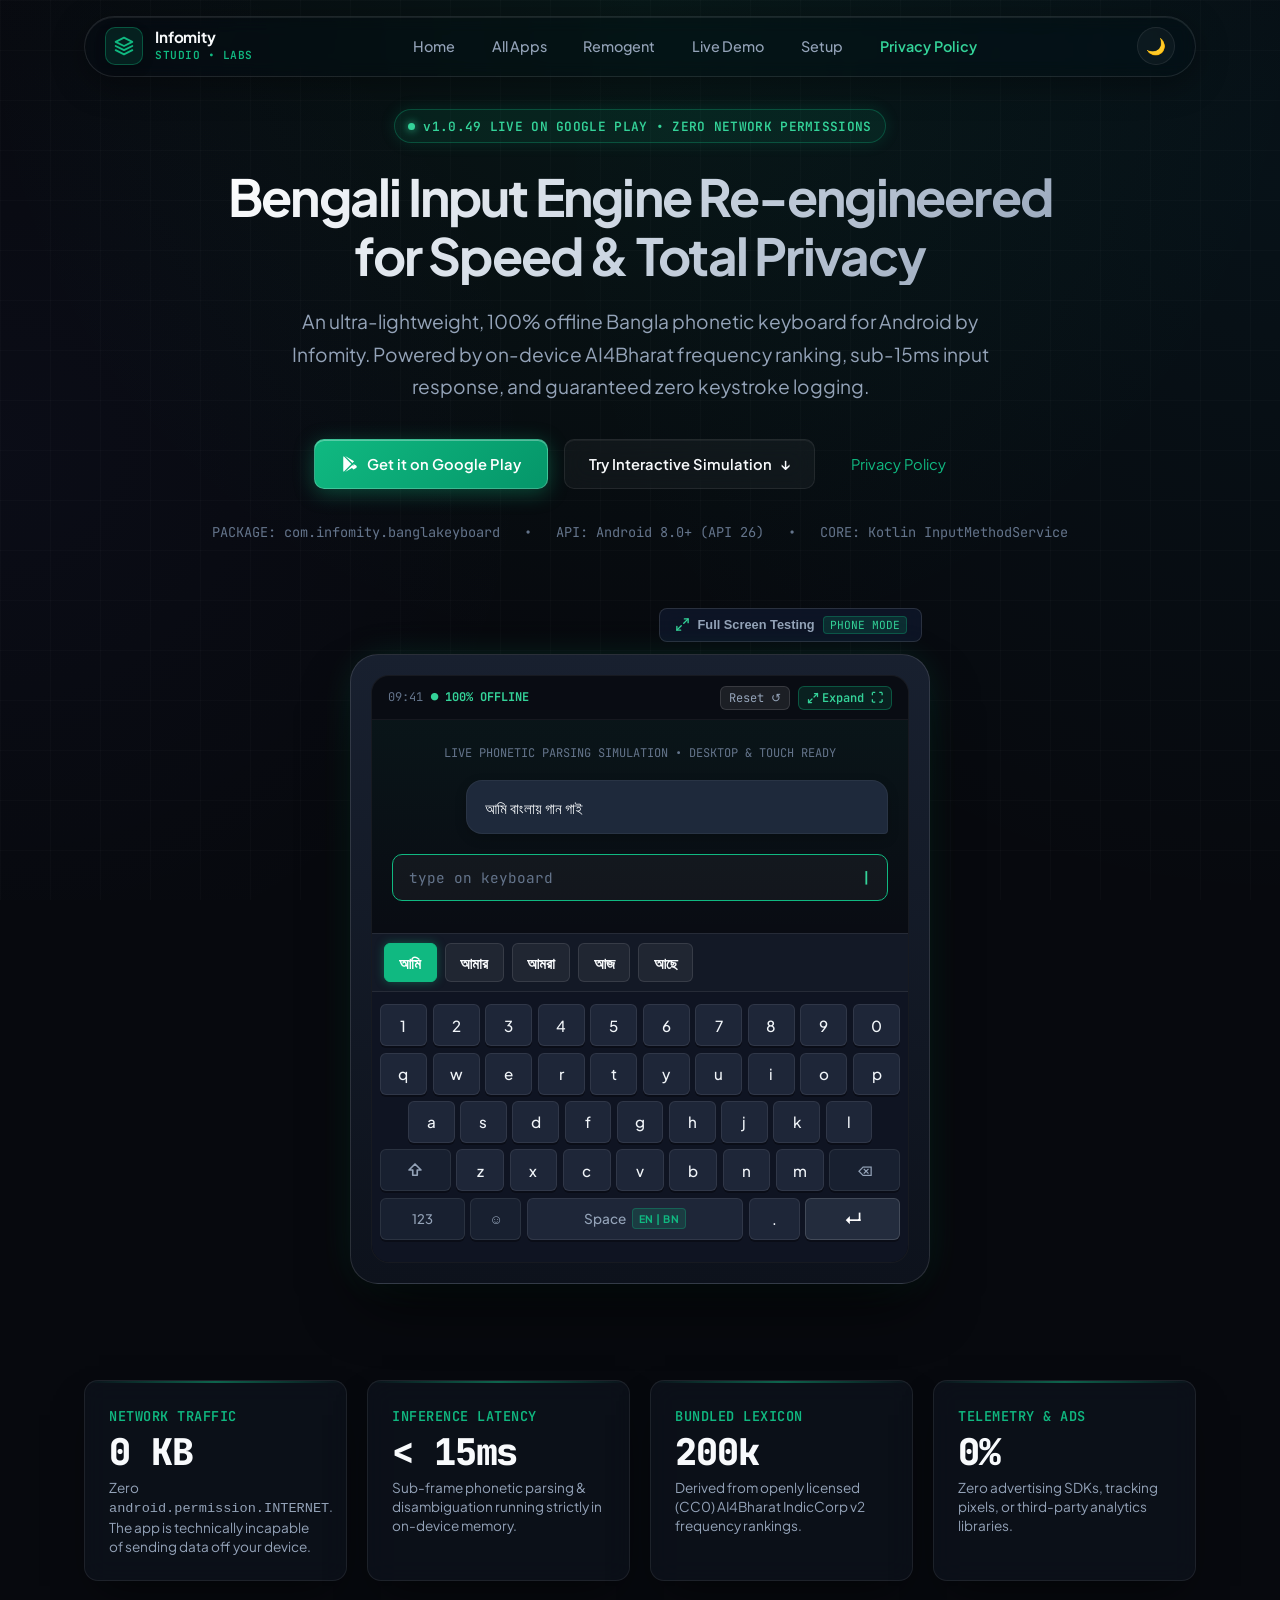
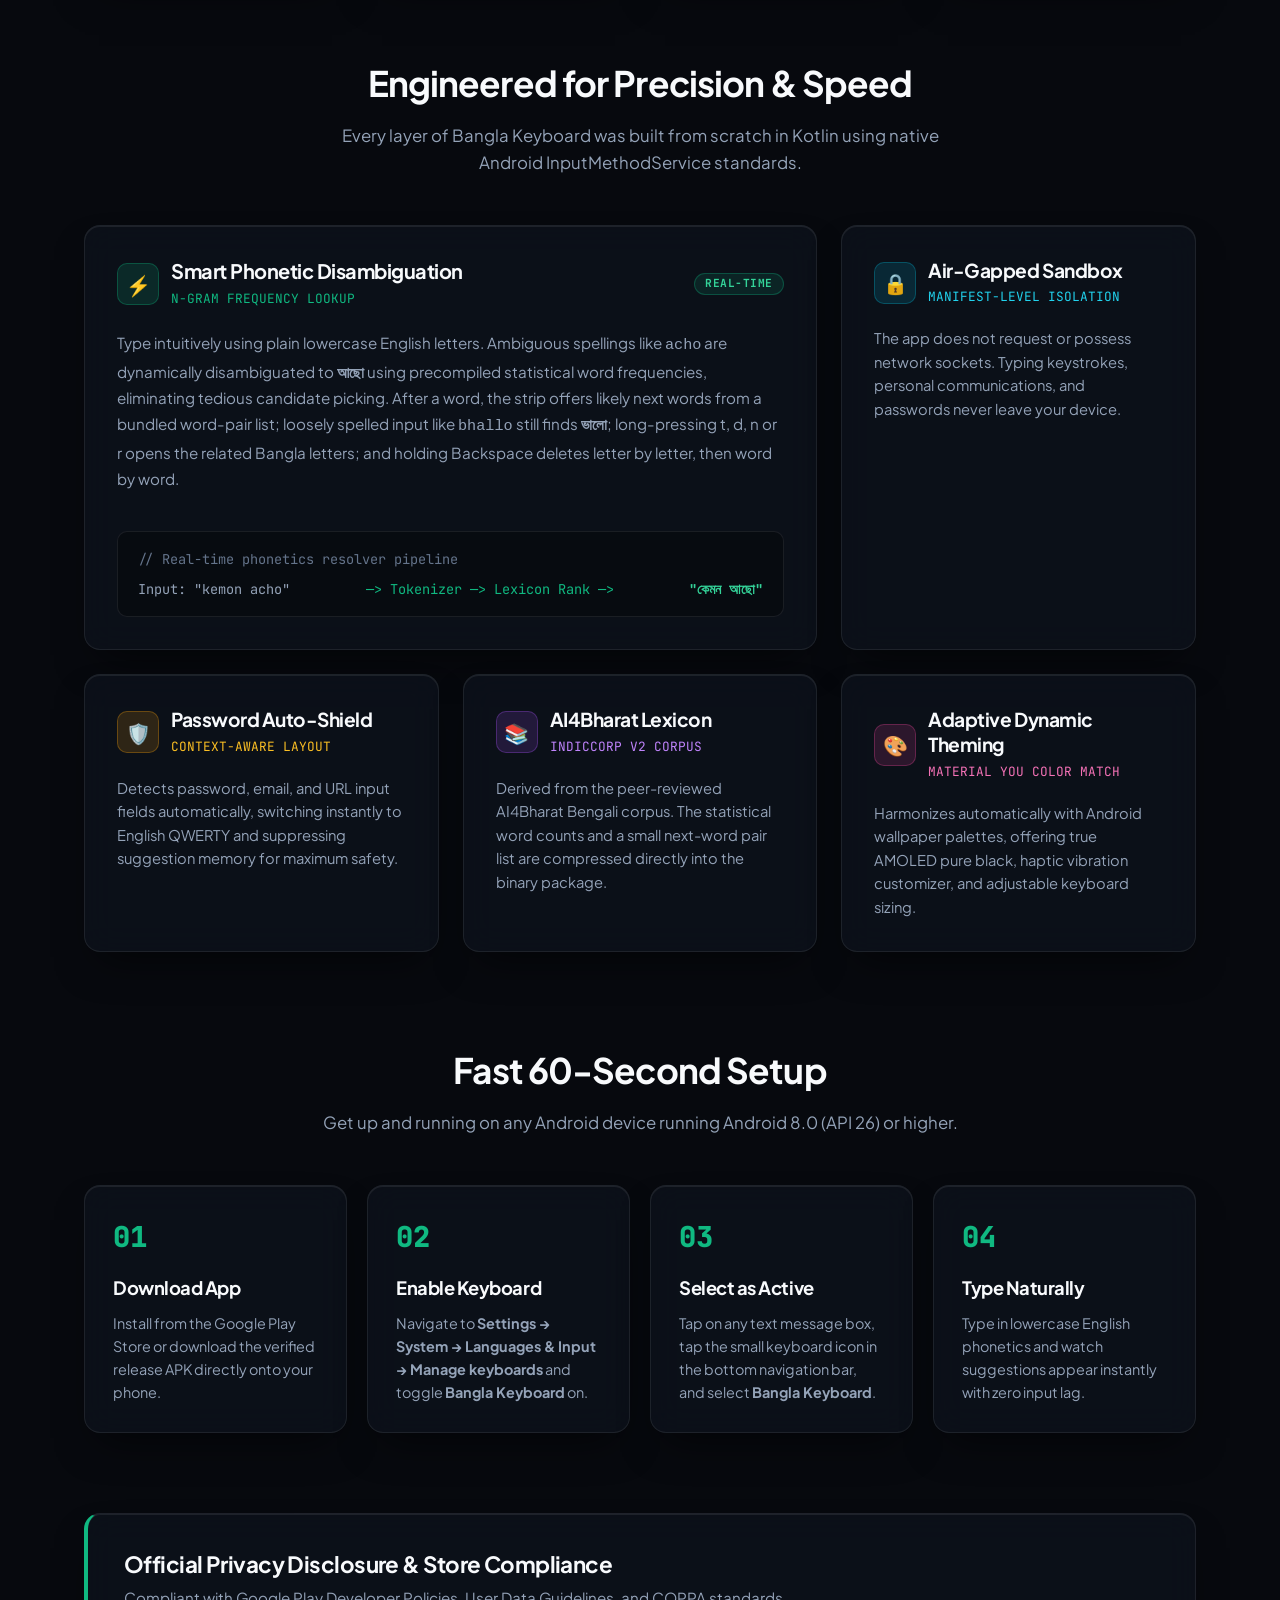
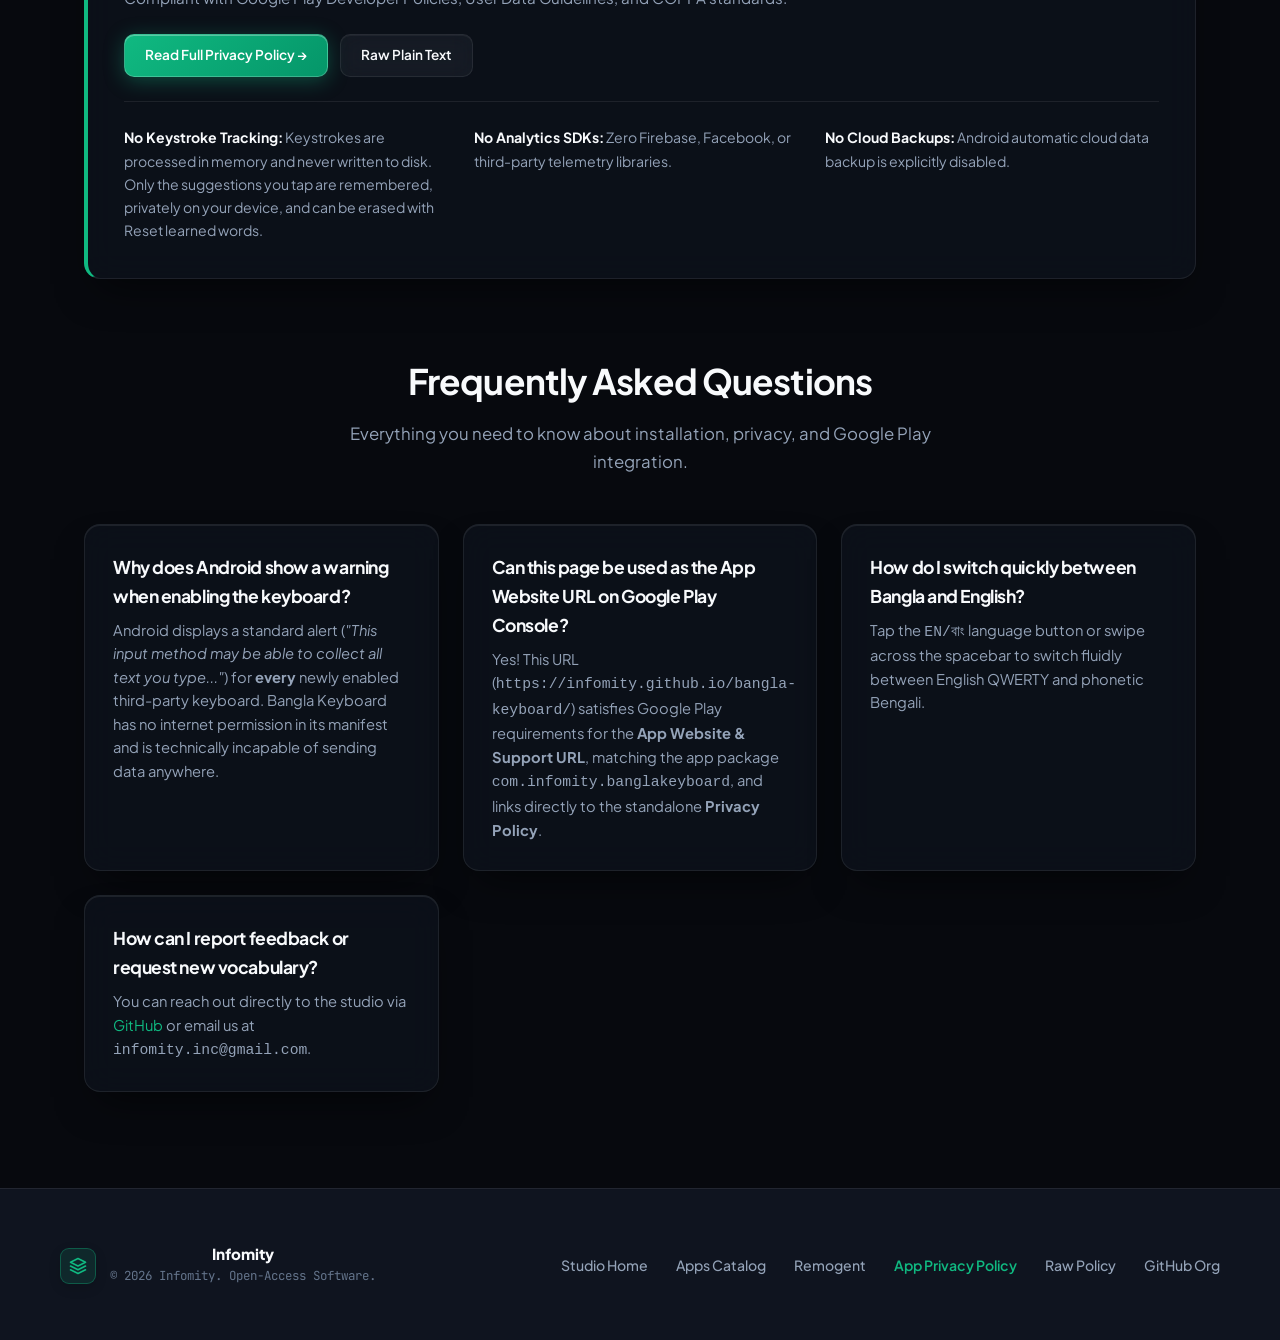
==== commit dc7bef5c: "feat: update website with live Google Play links for Remogent and Bengal Keyboard" ====
--- a/bangla-keyboard/index.html
+++ b/bangla-keyboard/index.html
@@ -54,6 +54,7 @@
       <nav class="navbar-links">
         <a href="../" class="nav-link">Home</a>
         <a href="../#apps" class="nav-link">All Apps</a>
+        <a href="../remogent/" class="nav-link">Remogent</a>
         <a href="#demo" class="nav-link">Live Demo</a>
         <a href="#setup" class="nav-link">Setup</a>
         <a href="./privacy/" class="nav-link" style="color: #34d399; font-weight: 600;">Privacy Policy</a>
@@ -553,6 +554,7 @@
       <div class="footer-links-grid">
         <a href="../" class="footer-link">Studio Home</a>
         <a href="../#apps" class="footer-link">Apps Catalog</a>
+        <a href="../remogent/" class="footer-link">Remogent</a>
         <a href="./privacy/" class="footer-link footer-link-highlight">App Privacy Policy</a>
         <a href="./privacy/privacy.txt" class="footer-link">Raw Policy</a>
         <a href="https://github.com/infomity" target="_blank" rel="noopener noreferrer" class="footer-link">GitHub Org</a>
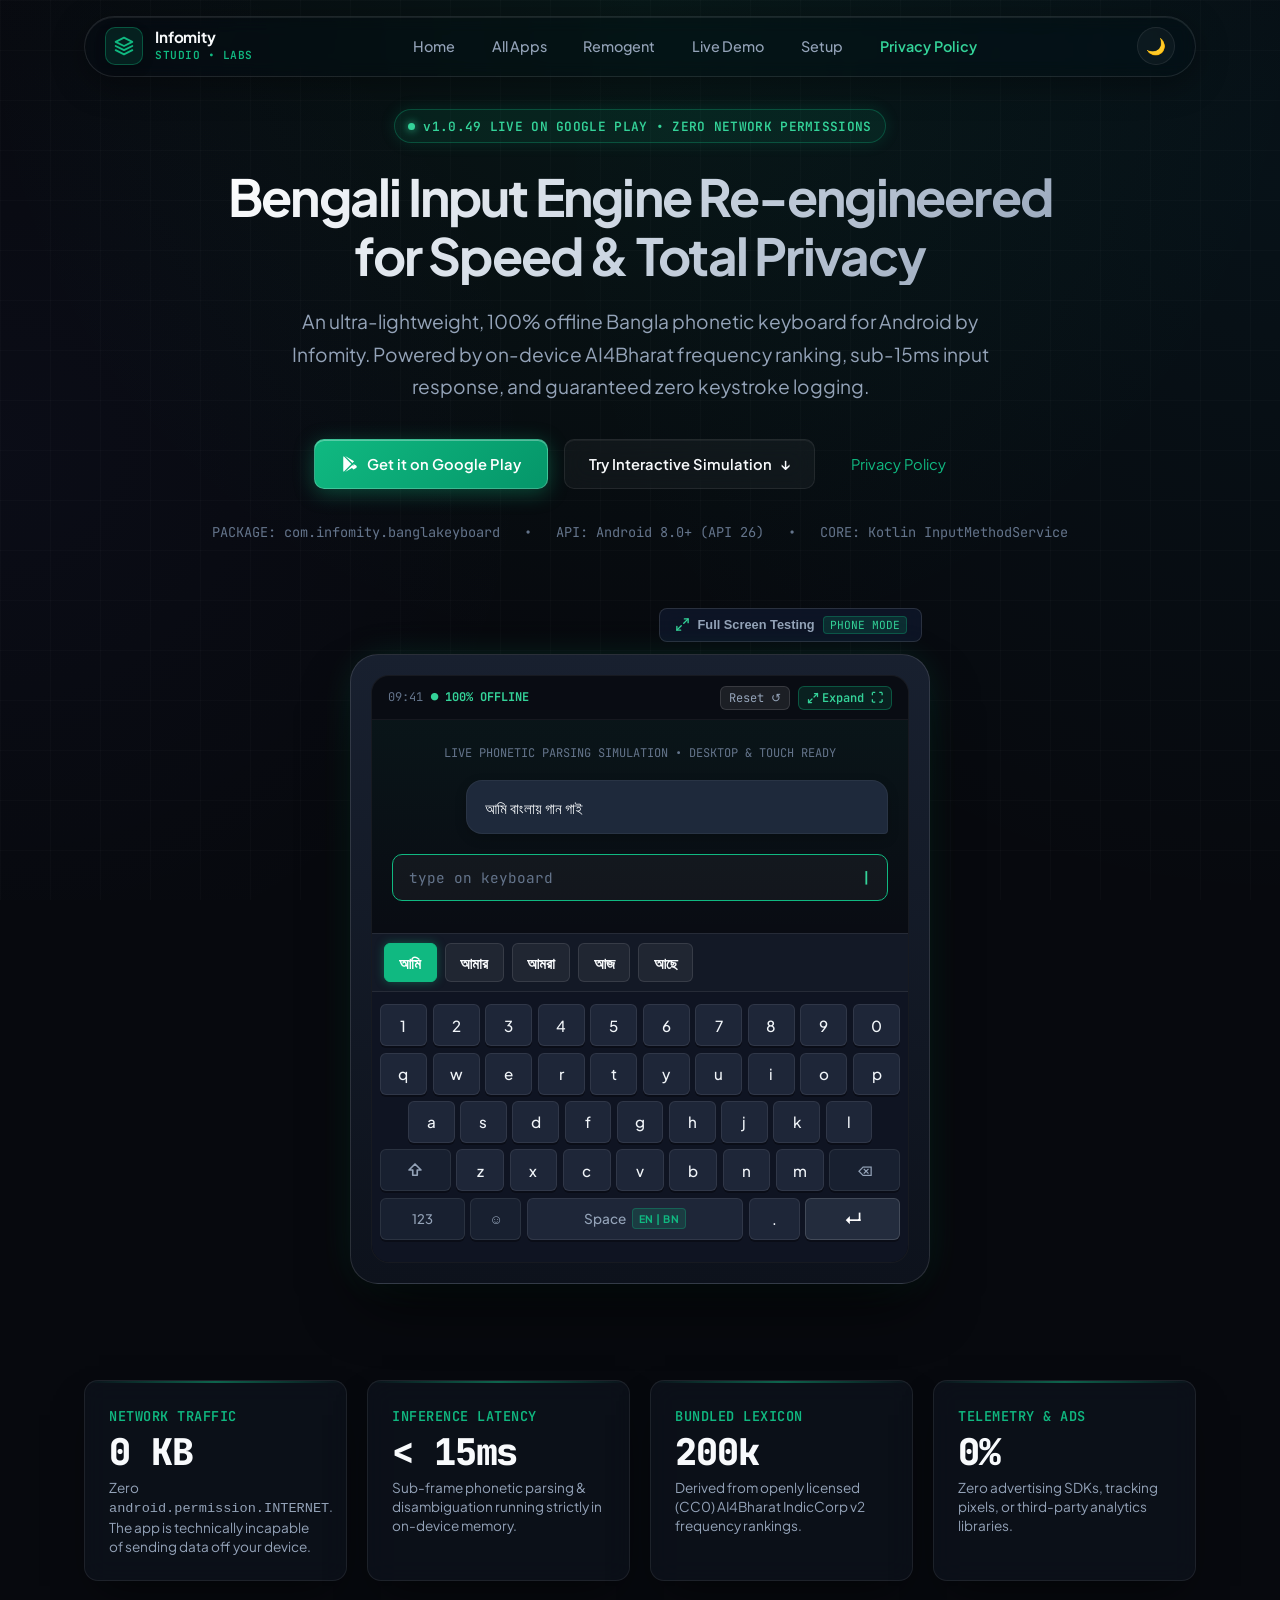
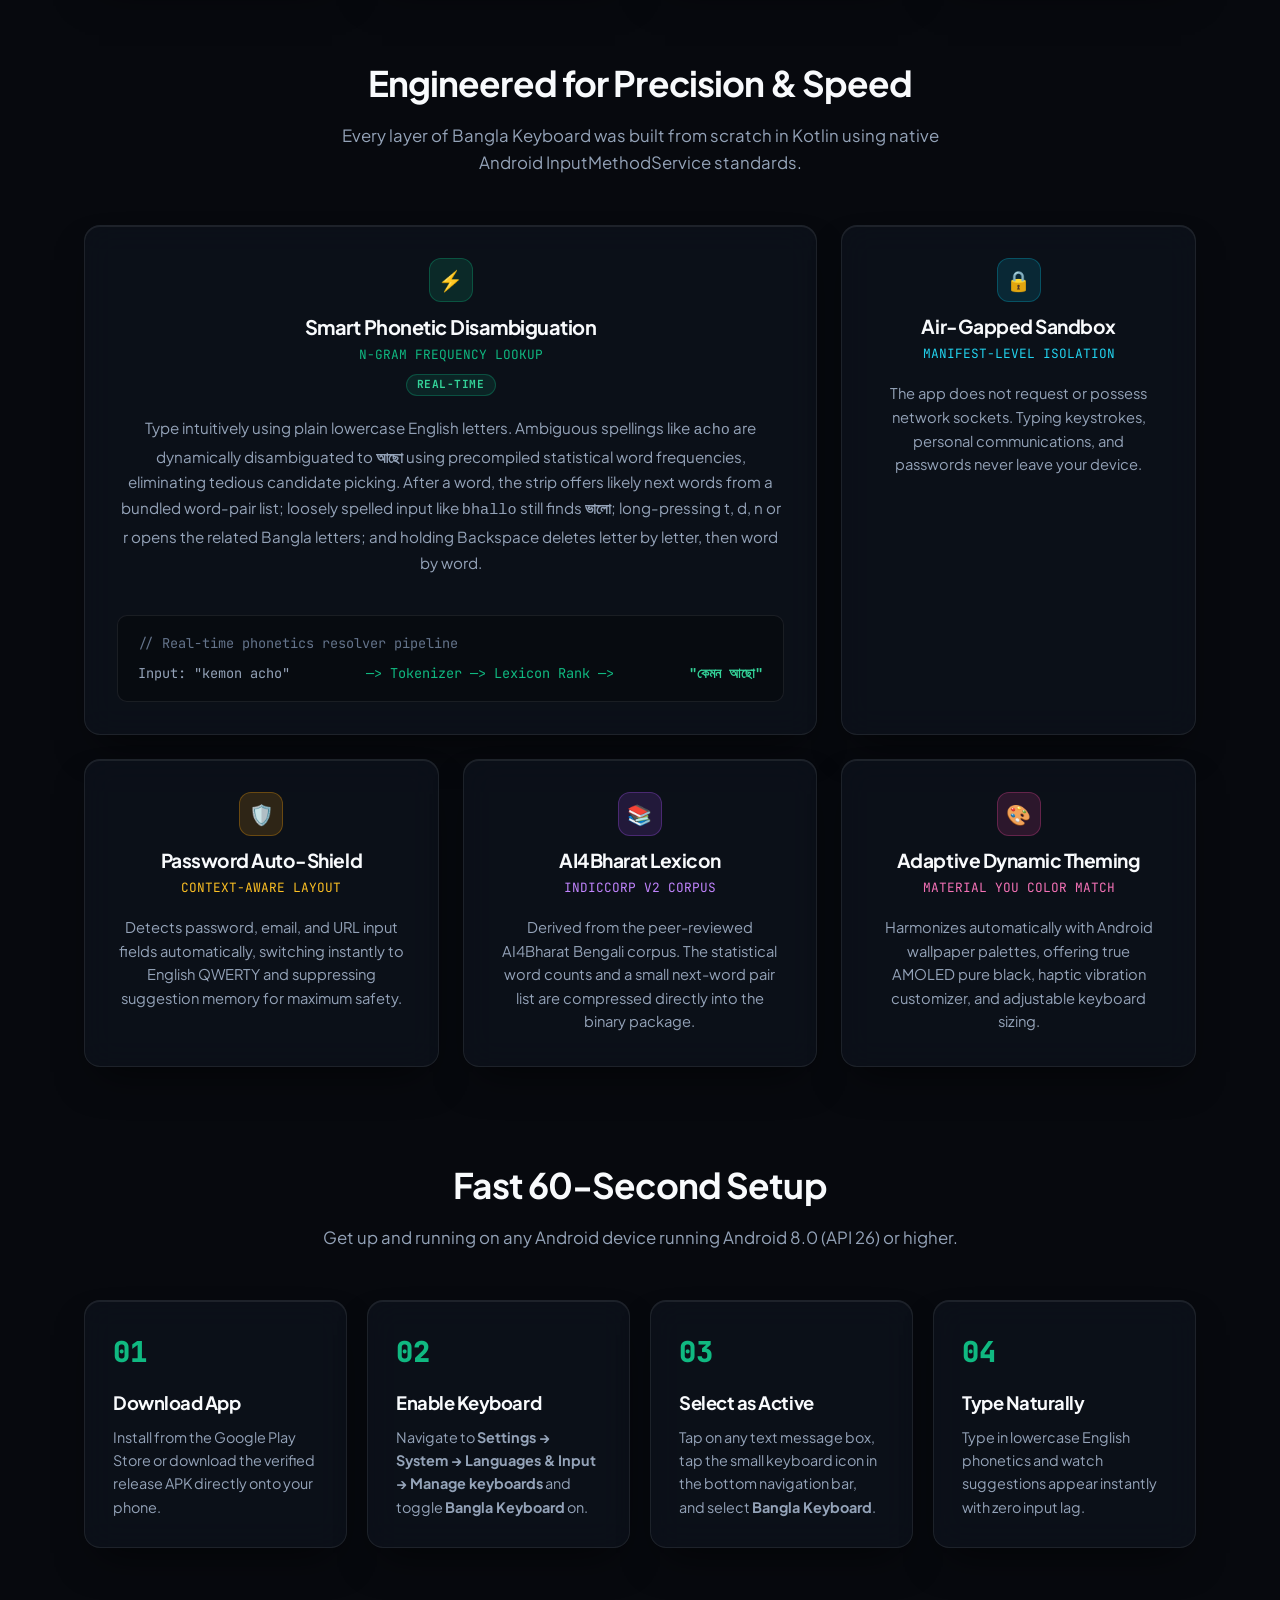
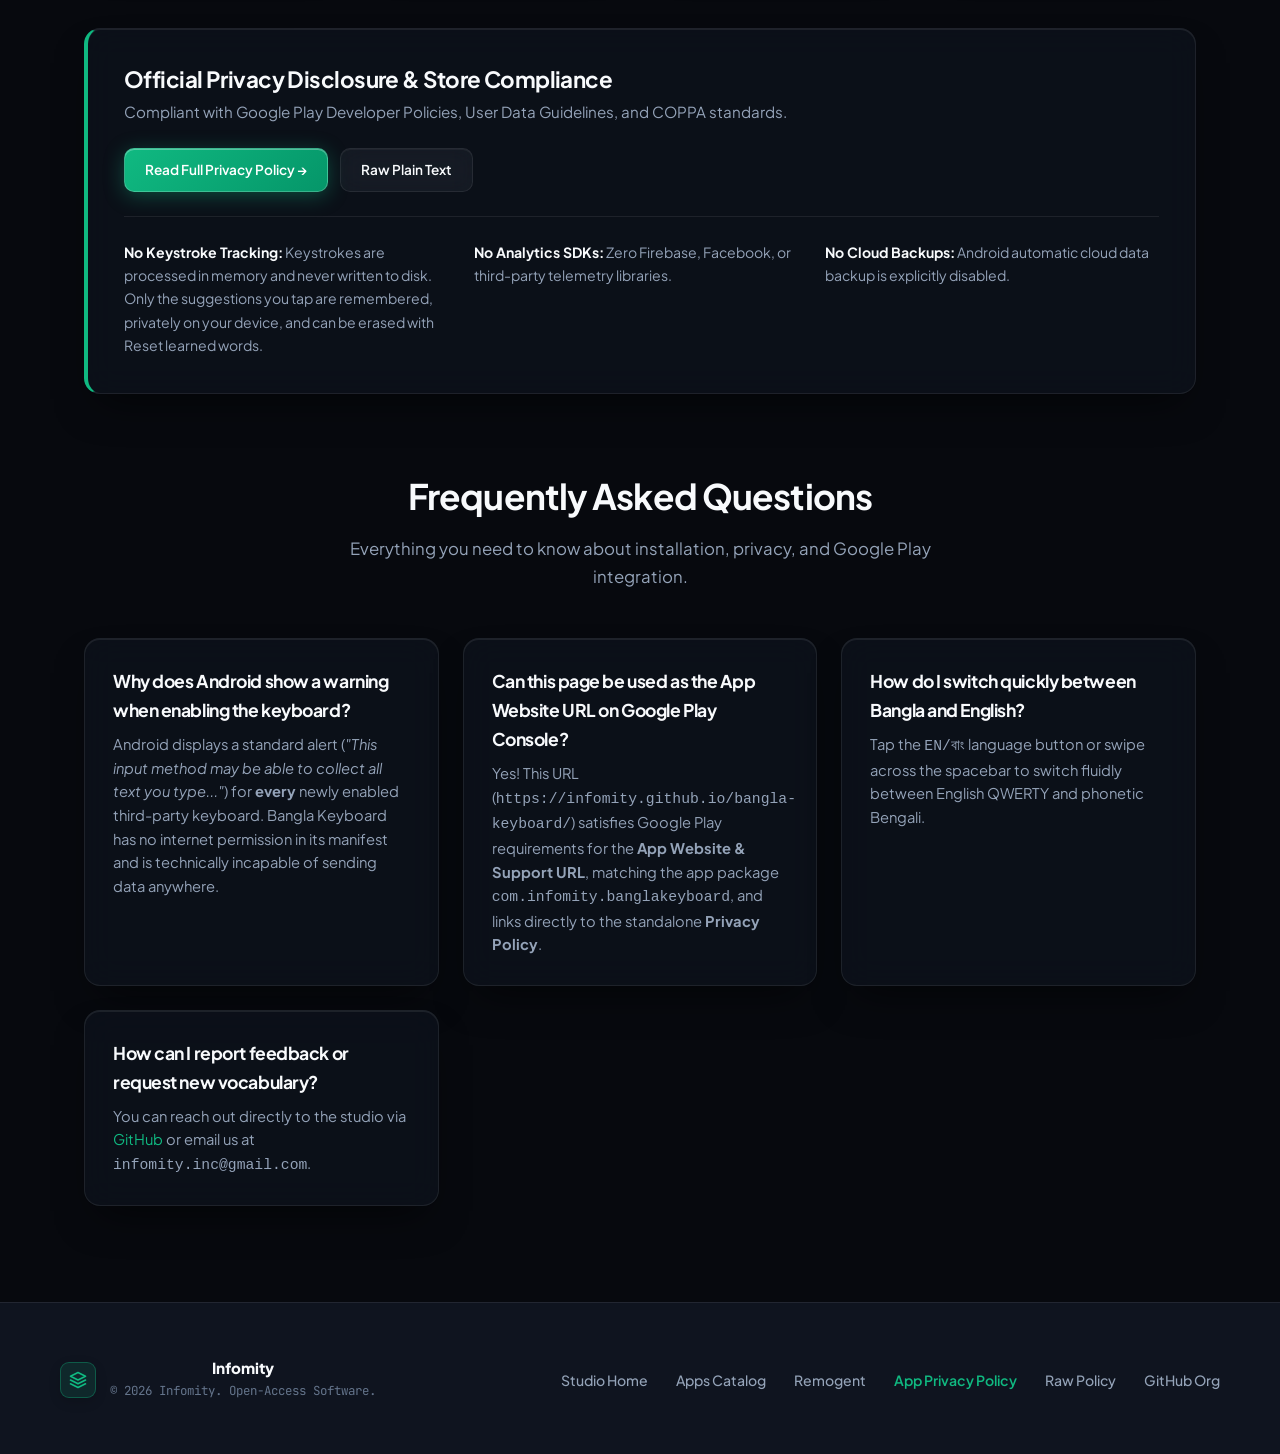
==== commit c74c41a1: "style: center card headers and descriptions across remogent and bangla-keyboard" ====
--- a/bangla-keyboard/index.html
+++ b/bangla-keyboard/index.html
@@ -312,20 +312,16 @@
         <!-- Bento 1 (Large 8-col): Phonetic Engine -->
         <div class="card bento-col-8" style="display: flex; flex-direction: column; justify-content: space-between;">
           <div>
-            <div style="display: flex; align-items: center; justify-content: space-between; margin-bottom: 1.25rem;">
-              <div style="display: flex; align-items: center; gap: 0.75rem;">
-                <div style="width: 42px; height: 42px; border-radius: 10px; background: rgba(16, 185, 129, 0.15); border: 1px solid rgba(16, 185, 129, 0.3); display: flex; align-items: center; justify-content: center; color: #34d399; font-size: 1.25rem;">
-                  ⚡
-                </div>
-                <div>
-                  <h3 style="margin: 0; font-size: 1.25rem;">Smart Phonetic Disambiguation</h3>
-                  <span style="font-size: 0.8rem; color: var(--accent-color); font-family: var(--font-mono);">N-GRAM FREQUENCY LOOKUP</span>
-                </div>
+            <div class="feature-card-header">
+              <div class="feature-card-icon" style="background: rgba(16, 185, 129, 0.15); border: 1px solid rgba(16, 185, 129, 0.3); color: #34d399;">
+                ⚡
               </div>
+              <h3 style="font-size: 1.25rem;">Smart Phonetic Disambiguation</h3>
+              <span style="font-size: 0.8rem; color: var(--accent-color); font-family: var(--font-mono); display: block;">N-GRAM FREQUENCY LOOKUP</span>
               <span class="badge-status badge-status-release">Real-Time</span>
             </div>
 
-            <p style="color: var(--text-secondary); font-size: 0.95rem; line-height: 1.7;">
+            <p class="feature-card-desc" style="color: var(--text-secondary); font-size: 0.95rem; line-height: 1.7;">
               Type intuitively using plain lowercase English letters. Ambiguous spellings like <code>acho</code> are dynamically disambiguated to <strong>আছো</strong> using precompiled statistical word frequencies, eliminating tedious candidate picking. After a word, the strip offers likely next words from a bundled word-pair list; loosely spelled input like <code>bhallo</code> still finds <strong>ভালো</strong>; long-pressing t, d, n or r opens the related Bangla letters; and holding Backspace deletes letter by letter, then word by word.
             </p>
           </div>
@@ -343,64 +339,56 @@
 
         <!-- Bento 2 (4-col): Privacy Sandbox -->
         <div class="card bento-col-4">
-          <div style="display: flex; align-items: center; gap: 0.75rem; margin-bottom: 1.25rem;">
-            <div style="width: 42px; height: 42px; border-radius: 10px; background: rgba(6, 182, 212, 0.15); border: 1px solid rgba(6, 182, 212, 0.3); display: flex; align-items: center; justify-content: center; color: #22d3ee; font-size: 1.25rem; flex-shrink: 0;">
-            🔒
-          </div>
-            <div>
-              <h3 style="margin: 0 0 0.2rem 0; font-size: 1.2rem;">Air-Gapped Sandbox</h3>
-              <span style="font-size: 0.8rem; color: #22d3ee; font-family: var(--font-mono); display: block;">MANIFEST-LEVEL ISOLATION</span>
-            </div>
-          </div>
-          <p style="color: var(--text-secondary); font-size: 0.92rem; line-height: 1.6; margin: 0;">
+          <div class="feature-card-header">
+            <div class="feature-card-icon" style="background: rgba(6, 182, 212, 0.15); border: 1px solid rgba(6, 182, 212, 0.3); color: #22d3ee;">
+              🔒
+            </div>
+            <h3 style="font-size: 1.2rem;">Air-Gapped Sandbox</h3>
+            <span style="font-size: 0.8rem; color: #22d3ee; font-family: var(--font-mono); display: block;">MANIFEST-LEVEL ISOLATION</span>
+          </div>
+          <p class="feature-card-desc" style="color: var(--text-secondary); font-size: 0.92rem; line-height: 1.6; margin: 0;">
             The app does not request or possess network sockets. Typing keystrokes, personal communications, and passwords never leave your device.
           </p>
         </div>
 
         <!-- Bento 3 (4-col): Sensitive Field Guard -->
         <div class="card bento-col-4">
-          <div style="display: flex; align-items: center; gap: 0.75rem; margin-bottom: 1.25rem;">
-            <div style="width: 42px; height: 42px; border-radius: 10px; background: rgba(245, 158, 11, 0.15); border: 1px solid rgba(245, 158, 11, 0.3); display: flex; align-items: center; justify-content: center; color: #fbbf24; font-size: 1.25rem; flex-shrink: 0;">
-            🛡️
-          </div>
-            <div>
-              <h3 style="margin: 0 0 0.2rem 0; font-size: 1.2rem;">Password Auto-Shield</h3>
-              <span style="font-size: 0.8rem; color: #fbbf24; font-family: var(--font-mono); display: block;">CONTEXT-AWARE LAYOUT</span>
-            </div>
-          </div>
-          <p style="color: var(--text-secondary); font-size: 0.92rem; line-height: 1.6; margin: 0;">
+          <div class="feature-card-header">
+            <div class="feature-card-icon" style="background: rgba(245, 158, 11, 0.15); border: 1px solid rgba(245, 158, 11, 0.3); color: #fbbf24;">
+              🛡️
+            </div>
+            <h3 style="font-size: 1.2rem;">Password Auto-Shield</h3>
+            <span style="font-size: 0.8rem; color: #fbbf24; font-family: var(--font-mono); display: block;">CONTEXT-AWARE LAYOUT</span>
+          </div>
+          <p class="feature-card-desc" style="color: var(--text-secondary); font-size: 0.92rem; line-height: 1.6; margin: 0;">
             Detects password, email, and URL input fields automatically, switching instantly to English QWERTY and suppressing suggestion memory for maximum safety.
           </p>
         </div>
 
         <!-- Bento 4 (4-col): AI4Bharat Lexicon -->
         <div class="card bento-col-4">
-          <div style="display: flex; align-items: center; gap: 0.75rem; margin-bottom: 1.25rem;">
-            <div style="width: 42px; height: 42px; border-radius: 10px; background: rgba(168, 85, 247, 0.15); border: 1px solid rgba(168, 85, 247, 0.3); display: flex; align-items: center; justify-content: center; color: #c084fc; font-size: 1.25rem; flex-shrink: 0;">
-            📚
-          </div>
-            <div>
-              <h3 style="margin: 0 0 0.2rem 0; font-size: 1.2rem;">AI4Bharat Lexicon</h3>
-              <span style="font-size: 0.8rem; color: #c084fc; font-family: var(--font-mono); display: block;">INDICCORP V2 CORPUS</span>
-            </div>
-          </div>
-          <p style="color: var(--text-secondary); font-size: 0.92rem; line-height: 1.6; margin: 0;">
+          <div class="feature-card-header">
+            <div class="feature-card-icon" style="background: rgba(168, 85, 247, 0.15); border: 1px solid rgba(168, 85, 247, 0.3); color: #c084fc;">
+              📚
+            </div>
+            <h3 style="font-size: 1.2rem;">AI4Bharat Lexicon</h3>
+            <span style="font-size: 0.8rem; color: #c084fc; font-family: var(--font-mono); display: block;">INDICCORP V2 CORPUS</span>
+          </div>
+          <p class="feature-card-desc" style="color: var(--text-secondary); font-size: 0.92rem; line-height: 1.6; margin: 0;">
             Derived from the peer-reviewed AI4Bharat Bengali corpus. The statistical word counts and a small next-word pair list are compressed directly into the binary package.
           </p>
         </div>
 
         <!-- Bento 5 (4-col): Adaptive Theming -->
         <div class="card bento-col-4">
-          <div style="display: flex; align-items: center; gap: 0.75rem; margin-bottom: 1.25rem;">
-            <div style="width: 42px; height: 42px; border-radius: 10px; background: rgba(236, 72, 153, 0.15); border: 1px solid rgba(236, 72, 153, 0.3); display: flex; align-items: center; justify-content: center; color: #f472b6; font-size: 1.25rem; flex-shrink: 0;">
-            🎨
-          </div>
-            <div>
-              <h3 style="margin: 0 0 0.2rem 0; font-size: 1.2rem;">Adaptive Dynamic Theming</h3>
-              <span style="font-size: 0.8rem; color: #f472b6; font-family: var(--font-mono); display: block;">MATERIAL YOU COLOR MATCH</span>
-            </div>
-          </div>
-          <p style="color: var(--text-secondary); font-size: 0.92rem; line-height: 1.6; margin: 0;">
+          <div class="feature-card-header">
+            <div class="feature-card-icon" style="background: rgba(236, 72, 153, 0.15); border: 1px solid rgba(236, 72, 153, 0.3); color: #f472b6;">
+              🎨
+            </div>
+            <h3 style="font-size: 1.2rem;">Adaptive Dynamic Theming</h3>
+            <span style="font-size: 0.8rem; color: #f472b6; font-family: var(--font-mono); display: block;">MATERIAL YOU COLOR MATCH</span>
+          </div>
+          <p class="feature-card-desc" style="color: var(--text-secondary); font-size: 0.92rem; line-height: 1.6; margin: 0;">
             Harmonizes automatically with Android wallpaper palettes, offering true AMOLED pure black, haptic vibration customizer, and adjustable keyboard sizing.
           </p>
         </div>
--- a/assets/css/style.css
+++ b/assets/css/style.css
@@ -704,6 +704,38 @@
   box-shadow: var(--shadow), 0 0 30px -10px var(--accent-glow);
 }
 
+.feature-card-header {
+  display: flex;
+  flex-direction: column;
+  align-items: center;
+  text-align: center;
+  margin-bottom: 1.15rem;
+}
+
+.feature-card-icon {
+  width: 44px;
+  height: 44px;
+  border-radius: 12px;
+  display: flex;
+  align-items: center;
+  justify-content: center;
+  font-size: 1.25rem;
+  margin-bottom: 0.75rem;
+  flex-shrink: 0;
+}
+
+.feature-card-header h3 {
+  margin: 0 0 0.25rem 0;
+}
+
+.feature-card-header .badge-status {
+  margin-top: 0.55rem;
+}
+
+.feature-card-desc {
+  text-align: center;
+}
+
 @media (max-width: 900px) {
   .bento-grid > * {
     grid-column: span 12 !important;
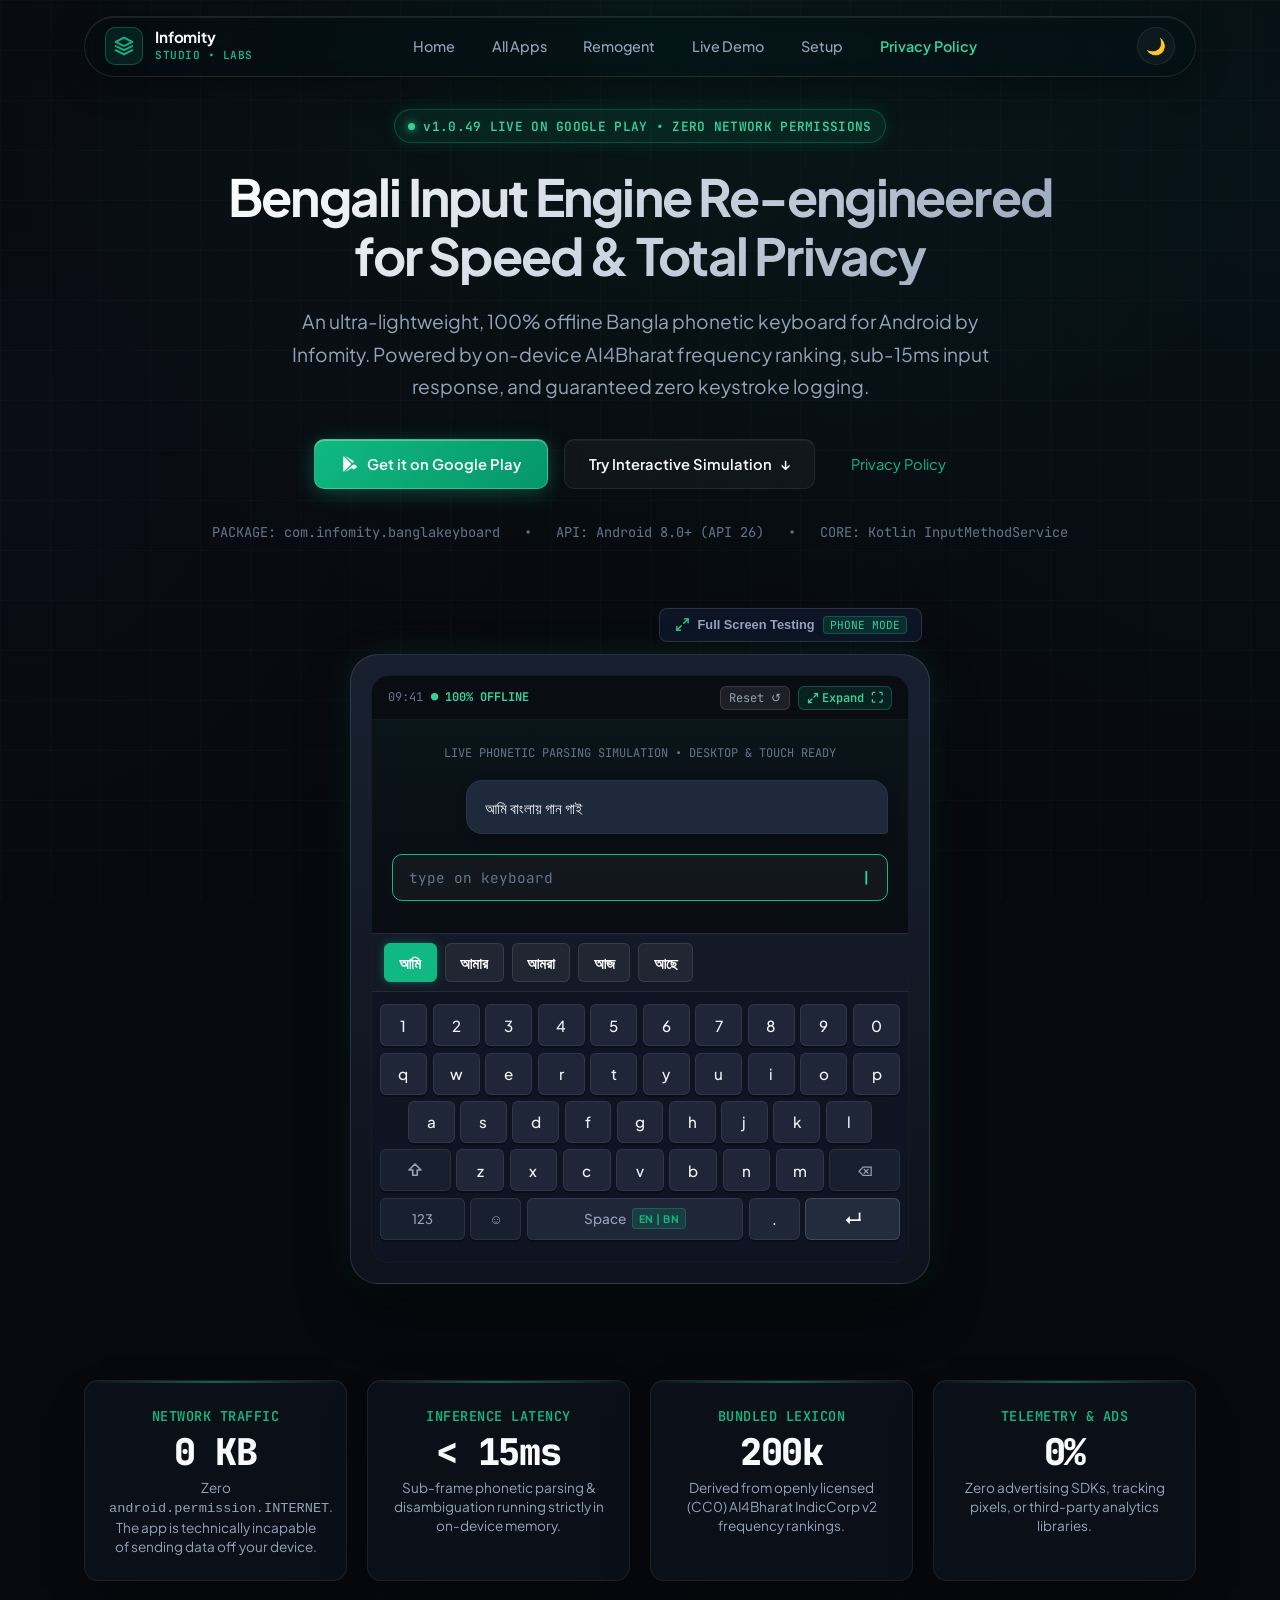
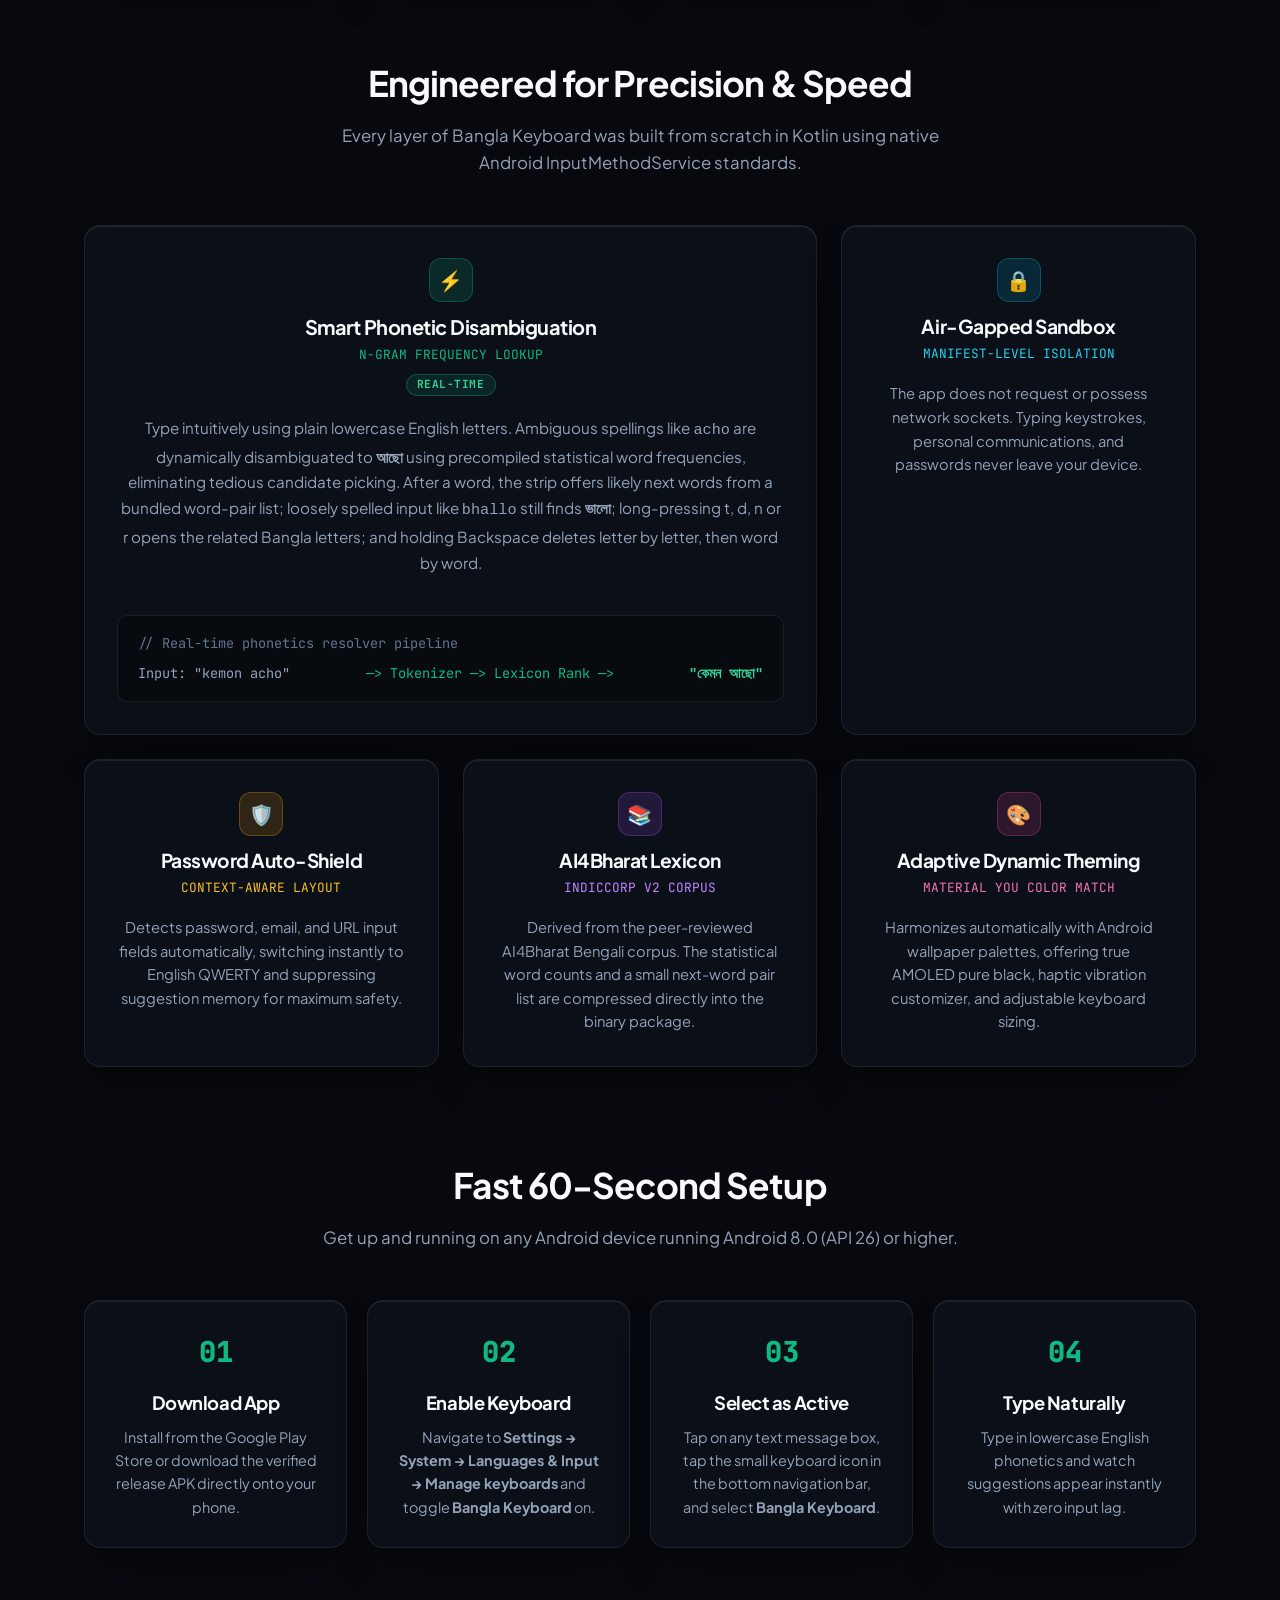
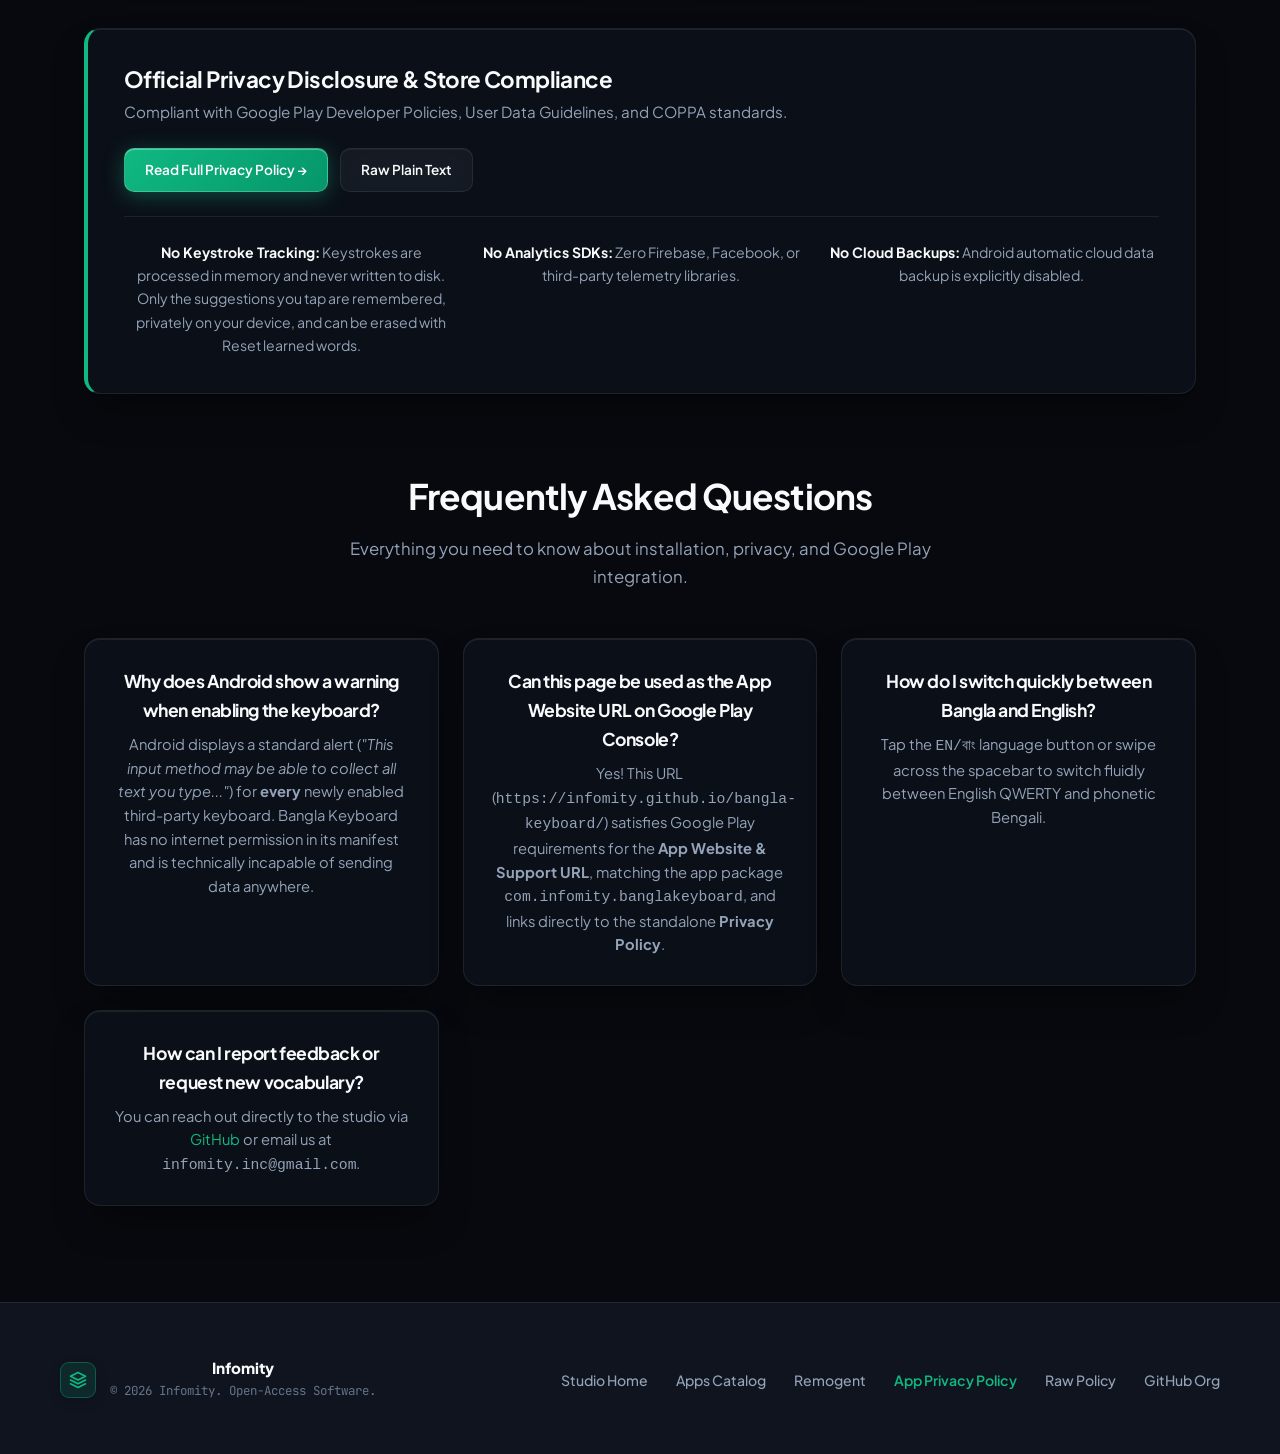
==== commit 3517065f: "style: center-align metrics, engineering principles, setup, privacy grid, and FAQ cards" ====
--- a/bangla-keyboard/index.html
+++ b/bangla-keyboard/index.html
@@ -407,7 +407,7 @@
 
       <div style="display: grid; grid-template-columns: repeat(auto-fit, minmax(240px, 1fr)); gap: 1.25rem;">
         
-        <div class="card" style="padding: 1.75rem;">
+        <div class="card" style="padding: 1.75rem; text-align: center;">
           <div style="font-size: 1.8rem; font-weight: 800; color: var(--accent-color); font-family: var(--font-mono); margin-bottom: 0.75rem;">
             01
           </div>
@@ -417,7 +417,7 @@
           </p>
         </div>
 
-        <div class="card" style="padding: 1.75rem;">
+        <div class="card" style="padding: 1.75rem; text-align: center;">
           <div style="font-size: 1.8rem; font-weight: 800; color: var(--accent-color); font-family: var(--font-mono); margin-bottom: 0.75rem;">
             02
           </div>
@@ -427,7 +427,7 @@
           </p>
         </div>
 
-        <div class="card" style="padding: 1.75rem;">
+        <div class="card" style="padding: 1.75rem; text-align: center;">
           <div style="font-size: 1.8rem; font-weight: 800; color: var(--accent-color); font-family: var(--font-mono); margin-bottom: 0.75rem;">
             03
           </div>
@@ -437,7 +437,7 @@
           </p>
         </div>
 
-        <div class="card" style="padding: 1.75rem;">
+        <div class="card" style="padding: 1.75rem; text-align: center;">
           <div style="font-size: 1.8rem; font-weight: 800; color: var(--accent-color); font-family: var(--font-mono); margin-bottom: 0.75rem;">
             04
           </div>
@@ -470,7 +470,7 @@
           </div>
         </div>
 
-        <div style="display: grid; grid-template-columns: repeat(auto-fit, minmax(260px, 1fr)); gap: 1rem; margin-top: 1.5rem; border-top: 1px solid var(--card-border); padding-top: 1.5rem; font-size: 0.88rem; color: var(--text-secondary);">
+        <div style="display: grid; grid-template-columns: repeat(auto-fit, minmax(260px, 1fr)); gap: 1rem; margin-top: 1.5rem; border-top: 1px solid var(--card-border); padding-top: 1.5rem; font-size: 0.88rem; color: var(--text-secondary); text-align: center;">
           <div><strong style="color: var(--text-color);">No Keystroke Tracking:</strong> Keystrokes are processed in memory and never written to disk. Only the suggestions you tap are remembered, privately on your device, and can be erased with Reset learned words.</div>
           <div><strong style="color: var(--text-color);">No Analytics SDKs:</strong> Zero Firebase, Facebook, or third-party telemetry libraries.</div>
           <div><strong style="color: var(--text-color);">No Cloud Backups:</strong> Android automatic cloud data backup is explicitly disabled.</div>
@@ -489,28 +489,28 @@
 
       <div style="display: grid; grid-template-columns: repeat(auto-fit, minmax(320px, 1fr)); gap: 1.5rem;">
         
-        <div class="card" style="padding: 1.75rem;">
+        <div class="card" style="padding: 1.75rem; text-align: center;">
           <h4 style="margin: 0 0 0.5rem 0; font-size: 1.1rem; color: var(--text-color);">Why does Android show a warning when enabling the keyboard?</h4>
           <p style="color: var(--text-secondary); font-size: 0.92rem; line-height: 1.6; margin: 0;">
             Android displays a standard alert (<em>"This input method may be able to collect all text you type..."</em>) for <strong>every</strong> newly enabled third-party keyboard. Bangla Keyboard has no internet permission in its manifest and is technically incapable of sending data anywhere.
           </p>
         </div>
 
-        <div class="card" style="padding: 1.75rem;">
+        <div class="card" style="padding: 1.75rem; text-align: center;">
           <h4 style="margin: 0 0 0.5rem 0; font-size: 1.1rem; color: var(--text-color);">Can this page be used as the App Website URL on Google Play Console?</h4>
           <p style="color: var(--text-secondary); font-size: 0.92rem; line-height: 1.6; margin: 0;">
             Yes! This URL (<code>https://infomity.github.io/bangla-keyboard/</code>) satisfies Google Play requirements for the <strong>App Website &amp; Support URL</strong>, matching the app package <code>com.infomity.banglakeyboard</code>, and links directly to the standalone <strong>Privacy Policy</strong>.
           </p>
         </div>
 
-        <div class="card" style="padding: 1.75rem;">
+        <div class="card" style="padding: 1.75rem; text-align: center;">
           <h4 style="margin: 0 0 0.5rem 0; font-size: 1.1rem; color: var(--text-color);">How do I switch quickly between Bangla and English?</h4>
           <p style="color: var(--text-secondary); font-size: 0.92rem; line-height: 1.6; margin: 0;">
             Tap the <code>EN/বাং</code> language button or swipe across the spacebar to switch fluidly between English QWERTY and phonetic Bengali.
           </p>
         </div>
 
-        <div class="card" style="padding: 1.75rem;">
+        <div class="card" style="padding: 1.75rem; text-align: center;">
           <h4 style="margin: 0 0 0.5rem 0; font-size: 1.1rem; color: var(--text-color);">How can I report feedback or request new vocabulary?</h4>
           <p style="color: var(--text-secondary); font-size: 0.92rem; line-height: 1.6; margin: 0;">
             You can reach out directly to the studio via <a href="https://github.com/infomity" target="_blank" rel="noopener noreferrer" style="color: var(--accent-color);">GitHub</a> or email us at <code>infomity.inc@gmail.com</code>.
--- a/assets/css/style.css
+++ b/assets/css/style.css
@@ -770,7 +770,7 @@
   border: 1px solid var(--card-border);
   border-radius: 14px;
   padding: 1.5rem;
-  text-align: left;
+  text-align: center;
   box-shadow: var(--shadow);
   position: relative;
   overflow: hidden;
